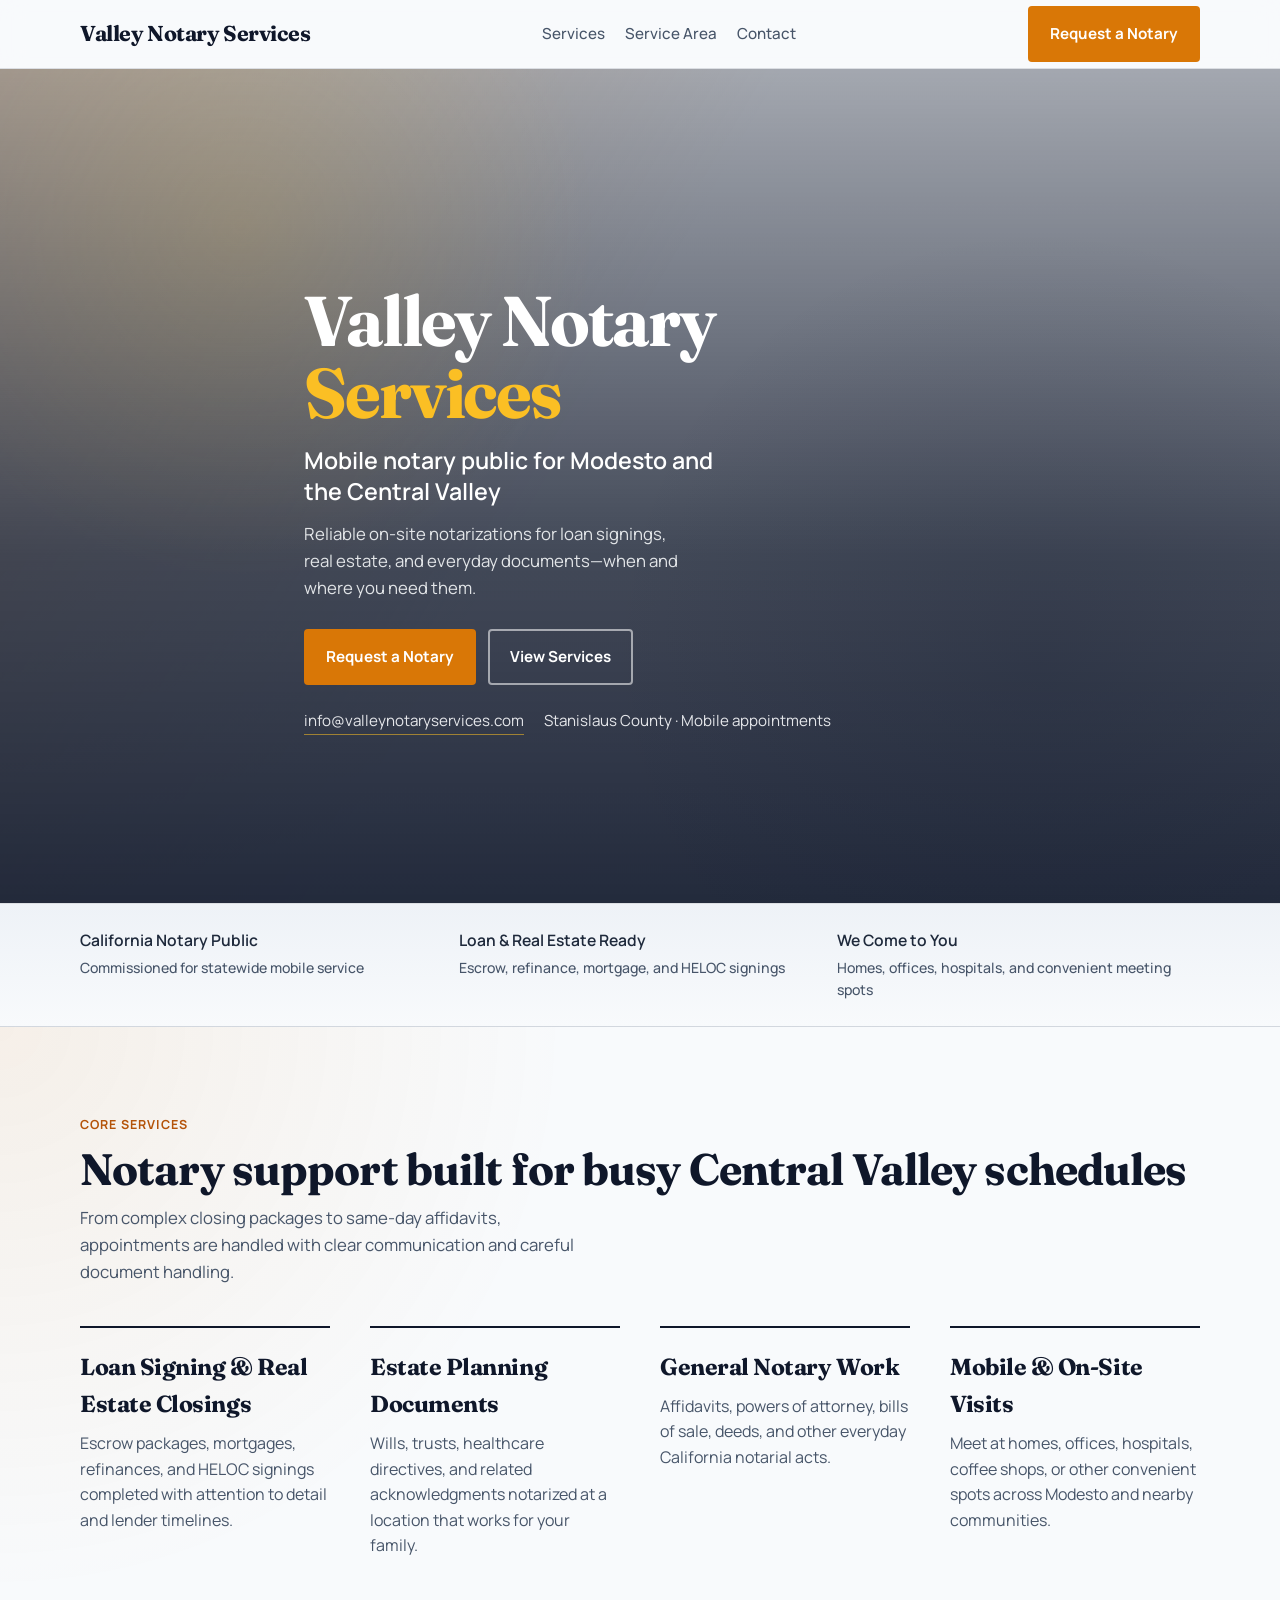
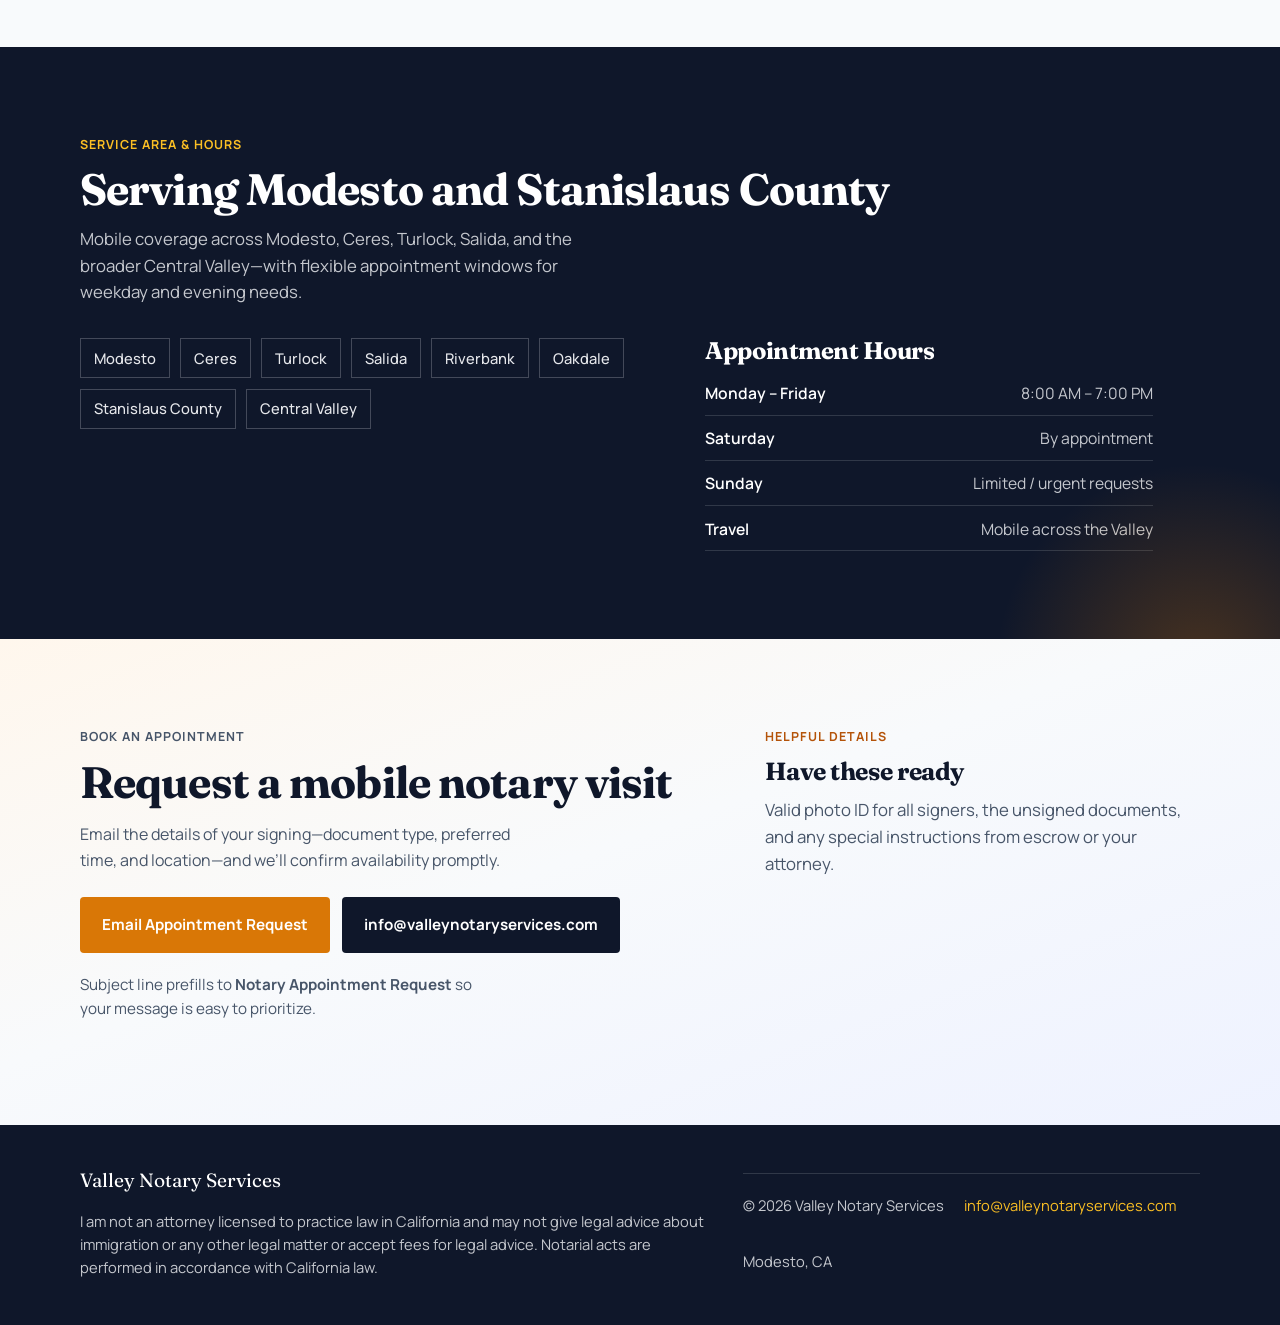
==== index.html @ ab5d6c74 "Initial Valley Notary Services landing page for GitHub Pages. Ship a static Modesto mobile-notary si" ====
<!DOCTYPE html>
<html lang="en">
<head>
  <meta charset="UTF-8" />
  <meta name="viewport" content="width=device-width, initial-scale=1.0" />
  <title>Valley Notary Services | Professional Mobile Notary in Modesto, CA</title>
  <meta name="description" content="Fast, reliable, and professional mobile notary public services in Modesto, CA. Serving loan signings, real estate documents, affidavits, and power of attorney." />
  <meta name="robots" content="index, follow" />
  <link rel="canonical" href="https://valleynotaryservices.com/" />

  <meta property="og:type" content="website" />
  <meta property="og:url" content="https://valleynotaryservices.com/" />
  <meta property="og:title" content="Valley Notary Services | Professional Mobile Notary in Modesto, CA" />
  <meta property="og:description" content="Fast, reliable, and professional mobile notary public services in Modesto, CA. Serving loan signings, real estate documents, affidavits, and power of attorney." />
  <meta property="og:locale" content="en_US" />
  <meta property="og:site_name" content="Valley Notary Services" />

  <meta name="twitter:card" content="summary_large_image" />
  <meta name="twitter:title" content="Valley Notary Services | Professional Mobile Notary in Modesto, CA" />
  <meta name="twitter:description" content="Fast, reliable, and professional mobile notary public services in Modesto, CA. Serving loan signings, real estate documents, affidavits, and power of attorney." />

  <link rel="preconnect" href="https://fonts.googleapis.com" />
  <link rel="preconnect" href="https://fonts.gstatic.com" crossorigin />
  <link href="https://fonts.googleapis.com/css2?family=Fraunces:opsz,wght@9..144,500;9..144,700&family=Manrope:wght@400;500;600;700&display=swap" rel="stylesheet" />

  <style>
    :root {
      --navy: #0f172a;
      --navy-soft: #1e293b;
      --gold: #d97706;
      --gold-deep: #b45309;
      --gold-soft: #fbbf24;
      --slate: #f8fafc;
      --ink: #0f172a;
      --muted: #475569;
      --line: rgba(15, 23, 42, 0.12);
      --white: #ffffff;
      --max: 1120px;
      --radius: 4px;
      --shadow: 0 18px 40px rgba(15, 23, 42, 0.18);
      --font-display: "Fraunces", Georgia, serif;
      --font-body: "Manrope", "Segoe UI", sans-serif;
    }

    *,
    *::before,
    *::after {
      box-sizing: border-box;
    }

    html {
      scroll-behavior: smooth;
    }

    body {
      margin: 0;
      font-family: var(--font-body);
      color: var(--ink);
      background: var(--slate);
      line-height: 1.6;
      -webkit-font-smoothing: antialiased;
    }

    img {
      max-width: 100%;
      display: block;
    }

    a {
      color: inherit;
      text-decoration: none;
    }

    .wrap {
      width: min(100% - 2rem, var(--max));
      margin-inline: auto;
    }

    .site-header {
      position: sticky;
      top: 0;
      z-index: 40;
      backdrop-filter: blur(12px);
      background: rgba(248, 250, 252, 0.86);
      border-bottom: 1px solid var(--line);
    }

    .nav {
      display: flex;
      align-items: center;
      justify-content: space-between;
      gap: 1rem;
      min-height: 4.25rem;
    }

    .brand {
      font-family: var(--font-display);
      font-weight: 700;
      font-size: clamp(1.05rem, 2.2vw, 1.35rem);
      letter-spacing: -0.02em;
      color: var(--navy);
    }

    .nav-links {
      display: none;
      gap: 1.25rem;
      font-size: 0.95rem;
      font-weight: 500;
      color: var(--muted);
    }

    .nav-links a:hover {
      color: var(--navy);
    }

    .btn {
      display: inline-flex;
      align-items: center;
      justify-content: center;
      gap: 0.5rem;
      padding: 0.85rem 1.25rem;
      border-radius: var(--radius);
      font-weight: 700;
      font-size: 0.95rem;
      border: 2px solid transparent;
      transition: transform 180ms ease, background 180ms ease, color 180ms ease, border-color 180ms ease;
      cursor: pointer;
    }

    .btn:hover {
      transform: translateY(-1px);
    }

    .btn-primary {
      background: var(--gold);
      color: var(--white);
    }

    .btn-primary:hover {
      background: var(--gold-deep);
    }

    .btn-secondary {
      background: transparent;
      color: var(--white);
      border-color: rgba(255, 255, 255, 0.55);
    }

    .btn-secondary:hover {
      background: rgba(255, 255, 255, 0.1);
      border-color: var(--white);
    }

    .btn-dark {
      background: var(--navy);
      color: var(--white);
    }

    .btn-dark:hover {
      background: var(--navy-soft);
    }

    .hero {
      position: relative;
      min-height: min(92vh, 820px);
      display: grid;
      align-items: end;
      color: var(--white);
      overflow: hidden;
      isolation: isolate;
    }

    .hero-media {
      position: absolute;
      inset: 0;
      z-index: -2;
      background:
        linear-gradient(180deg, rgba(15, 23, 42, 0.35) 0%, rgba(15, 23, 42, 0.78) 58%, rgba(15, 23, 42, 0.92) 100%),
        linear-gradient(120deg, rgba(217, 119, 6, 0.22), transparent 45%),
        url("https://images.unsplash.com/photo-1450101499163-c8848c66ca85?auto=format&fit=crop&w=2000&q=80") center / cover no-repeat;
      transform: scale(1.04);
      animation: heroDrift 18s ease-in-out infinite alternate;
    }

    .hero-media::after {
      content: "";
      position: absolute;
      inset: 0;
      background-image:
        radial-gradient(circle at 20% 20%, rgba(251, 191, 36, 0.12), transparent 28%),
        radial-gradient(circle at 80% 70%, rgba(15, 23, 42, 0.2), transparent 35%);
      pointer-events: none;
    }

    .hero-content {
      padding: clamp(5rem, 12vw, 8rem) 0 clamp(3rem, 8vw, 5rem);
      max-width: 42rem;
      animation: riseIn 700ms ease both;
    }

    .hero-brand {
      font-family: var(--font-display);
      font-size: clamp(2.4rem, 7vw, 4.4rem);
      line-height: 1.02;
      letter-spacing: -0.03em;
      margin: 0 0 1rem;
      font-weight: 700;
    }

    .hero-brand span {
      display: block;
      color: var(--gold-soft);
    }

    .hero h1 {
      margin: 0 0 0.85rem;
      font-family: var(--font-body);
      font-size: clamp(1.15rem, 2.6vw, 1.45rem);
      font-weight: 600;
      line-height: 1.35;
      max-width: 28ch;
    }

    .hero-lead {
      margin: 0 0 1.75rem;
      color: rgba(248, 250, 252, 0.88);
      font-size: 1.05rem;
      max-width: 38ch;
    }

    .hero-actions {
      display: flex;
      flex-wrap: wrap;
      gap: 0.75rem;
      margin-bottom: 1.5rem;
    }

    .hero-contact {
      display: flex;
      flex-wrap: wrap;
      gap: 0.75rem 1.25rem;
      font-size: 0.95rem;
      color: rgba(248, 250, 252, 0.9);
    }

    .hero-contact a {
      border-bottom: 1px solid rgba(251, 191, 36, 0.55);
      padding-bottom: 1px;
    }

    .hero-contact a:hover {
      color: var(--gold-soft);
    }

    section {
      padding: clamp(3.5rem, 8vw, 5.5rem) 0;
    }

    .section-kicker {
      color: var(--gold-deep);
      font-weight: 700;
      letter-spacing: 0.08em;
      text-transform: uppercase;
      font-size: 0.78rem;
      margin: 0 0 0.65rem;
    }

    .section-title {
      font-family: var(--font-display);
      font-size: clamp(1.9rem, 4vw, 2.75rem);
      line-height: 1.1;
      letter-spacing: -0.02em;
      margin: 0 0 0.75rem;
      color: var(--navy);
    }

    .section-lead {
      margin: 0;
      color: var(--muted);
      max-width: 52ch;
      font-size: 1.05rem;
    }

    .trust {
      background:
        linear-gradient(180deg, #eef2f7 0%, var(--slate) 100%);
      border-block: 1px solid var(--line);
      padding: 1.5rem 0;
    }

    .trust-row {
      display: grid;
      gap: 1rem;
      grid-template-columns: 1fr;
    }

    .trust-item {
      font-weight: 600;
      color: var(--navy-soft);
      font-size: 0.98rem;
    }

    .trust-item span {
      display: block;
      color: var(--muted);
      font-weight: 500;
      font-size: 0.88rem;
      margin-top: 0.2rem;
    }

    .services {
      background:
        radial-gradient(circle at top left, rgba(217, 119, 6, 0.08), transparent 40%),
        var(--slate);
    }

    .services-head {
      margin-bottom: 2.5rem;
    }

    .service-grid {
      display: grid;
      gap: 1.5rem;
      grid-template-columns: 1fr;
    }

    .service {
      padding: 0;
      border-top: 2px solid var(--navy);
      padding-top: 1.25rem;
      animation: fadeUp 700ms ease both;
    }

    .service:nth-child(2) { animation-delay: 80ms; }
    .service:nth-child(3) { animation-delay: 160ms; }
    .service:nth-child(4) { animation-delay: 240ms; }

    .service h3 {
      margin: 0 0 0.55rem;
      font-family: var(--font-display);
      font-size: 1.45rem;
      color: var(--navy);
      letter-spacing: -0.02em;
    }

    .service p {
      margin: 0;
      color: var(--muted);
    }

    .area {
      background: var(--navy);
      color: var(--white);
      position: relative;
      overflow: hidden;
    }

    .area::before {
      content: "";
      position: absolute;
      inset: auto -10% -40% auto;
      width: 420px;
      height: 420px;
      background: radial-gradient(circle, rgba(217, 119, 6, 0.28), transparent 68%);
      pointer-events: none;
    }

    .area .section-title,
    .area .section-kicker {
      color: var(--white);
    }

    .area .section-kicker {
      color: var(--gold-soft);
    }

    .area .section-lead {
      color: rgba(248, 250, 252, 0.78);
    }

    .area-grid {
      display: grid;
      gap: 2rem;
      margin-top: 2rem;
    }

    .city-list {
      display: flex;
      flex-wrap: wrap;
      gap: 0.65rem;
      padding: 0;
      margin: 0;
      list-style: none;
    }

    .city-list li {
      padding: 0.45rem 0.8rem;
      border: 1px solid rgba(248, 250, 252, 0.22);
      color: rgba(248, 250, 252, 0.92);
      font-size: 0.92rem;
      font-weight: 500;
    }

    .hours {
      max-width: 28rem;
    }

    .hours dl {
      margin: 1rem 0 0;
      display: grid;
      gap: 0.65rem;
    }

    .hours div {
      display: flex;
      justify-content: space-between;
      gap: 1rem;
      border-bottom: 1px solid rgba(248, 250, 252, 0.14);
      padding-bottom: 0.55rem;
      font-size: 0.98rem;
    }

    .hours dt {
      font-weight: 600;
    }

    .hours dd {
      margin: 0;
      color: rgba(248, 250, 252, 0.78);
    }

    .contact {
      background:
        linear-gradient(160deg, #fff7ed 0%, var(--slate) 45%, #eef2ff 100%);
    }

    .contact-panel {
      display: grid;
      gap: 2rem;
      align-items: start;
    }

    .contact-copy p {
      color: var(--muted);
      max-width: 46ch;
    }

    .contact-actions {
      display: flex;
      flex-wrap: wrap;
      gap: 0.75rem;
      margin-top: 1.5rem;
    }

    .contact-note {
      margin-top: 1.25rem;
      color: var(--muted);
      font-size: 0.95rem;
    }

    .site-footer {
      background: var(--navy);
      color: rgba(248, 250, 252, 0.78);
      padding: 2.5rem 0 2rem;
      font-size: 0.92rem;
    }

    .footer-grid {
      display: grid;
      gap: 1.5rem;
    }

    .footer-brand {
      font-family: var(--font-display);
      color: var(--white);
      font-size: 1.2rem;
      margin: 0 0 0.35rem;
    }

    .footer-disclaimer {
      max-width: 70ch;
      line-height: 1.55;
    }

    .footer-meta {
      display: flex;
      flex-wrap: wrap;
      gap: 0.75rem 1.25rem;
      border-top: 1px solid rgba(248, 250, 252, 0.14);
      padding-top: 1.25rem;
      margin-top: 0.5rem;
    }

    .footer-meta a {
      color: var(--gold-soft);
    }

    @keyframes heroDrift {
      from { transform: scale(1.02) translateY(0); }
      to { transform: scale(1.08) translateY(-1.5%); }
    }

    @keyframes riseIn {
      from { opacity: 0; transform: translateY(18px); }
      to { opacity: 1; transform: translateY(0); }
    }

    @keyframes fadeUp {
      from { opacity: 0; transform: translateY(12px); }
      to { opacity: 1; transform: translateY(0); }
    }

    @media (prefers-reduced-motion: reduce) {
      html { scroll-behavior: auto; }
      .hero-media,
      .hero-content,
      .service {
        animation: none !important;
      }
    }

    @media (min-width: 720px) {
      .nav-links { display: flex; }
      .trust-row { grid-template-columns: repeat(3, 1fr); }
      .service-grid { grid-template-columns: repeat(2, 1fr); gap: 2rem 2.5rem; }
      .area-grid { grid-template-columns: 1.2fr 1fr; align-items: start; }
      .contact-panel { grid-template-columns: 1.2fr 0.8fr; }
      .footer-grid { grid-template-columns: 1.4fr 1fr; }
    }

    @media (min-width: 980px) {
      .service-grid { grid-template-columns: repeat(4, 1fr); }
    }
  </style>
</head>
<body>
  <header class="site-header">
    <div class="wrap nav">
      <a class="brand" href="#top" aria-label="Valley Notary Services home">Valley Notary Services</a>
      <nav class="nav-links" aria-label="Primary">
        <a href="#services">Services</a>
        <a href="#area">Service Area</a>
        <a href="#contact">Contact</a>
      </nav>
      <a class="btn btn-primary" href="mailto:info@valleynotaryservices.com?subject=Notary%20Appointment%20Request">Request a Notary</a>
    </div>
  </header>

  <main id="top">
    <section class="hero" aria-label="Hero">
      <div class="hero-media" role="img" aria-label="Professional documents prepared for notarization"></div>
      <div class="wrap hero-content">
        <p class="hero-brand">Valley Notary <span>Services</span></p>
        <h1>Mobile notary public for Modesto and the Central Valley</h1>
        <p class="hero-lead">Reliable on-site notarizations for loan signings, real estate, and everyday documents—when and where you need them.</p>
        <div class="hero-actions">
          <a class="btn btn-primary" href="mailto:info@valleynotaryservices.com?subject=Notary%20Appointment%20Request">Request a Notary</a>
          <a class="btn btn-secondary" href="#services">View Services</a>
        </div>
        <div class="hero-contact">
          <a href="mailto:info@valleynotaryservices.com">info@valleynotaryservices.com</a>
          <span>Stanislaus County · Mobile appointments</span>
        </div>
      </div>
    </section>

    <div class="trust">
      <div class="wrap trust-row">
        <div class="trust-item">California Notary Public<span>Commissioned for statewide mobile service</span></div>
        <div class="trust-item">Loan &amp; Real Estate Ready<span>Escrow, refinance, mortgage, and HELOC signings</span></div>
        <div class="trust-item">We Come to You<span>Homes, offices, hospitals, and convenient meeting spots</span></div>
      </div>
    </div>

    <section class="services" id="services">
      <div class="wrap">
        <div class="services-head">
          <p class="section-kicker">Core Services</p>
          <h2 class="section-title">Notary support built for busy Central Valley schedules</h2>
          <p class="section-lead">From complex closing packages to same-day affidavits, appointments are handled with clear communication and careful document handling.</p>
        </div>
        <div class="service-grid">
          <article class="service">
            <h3>Loan Signing &amp; Real Estate Closings</h3>
            <p>Escrow packages, mortgages, refinances, and HELOC signings completed with attention to detail and lender timelines.</p>
          </article>
          <article class="service">
            <h3>Estate Planning Documents</h3>
            <p>Wills, trusts, healthcare directives, and related acknowledgments notarized at a location that works for your family.</p>
          </article>
          <article class="service">
            <h3>General Notary Work</h3>
            <p>Affidavits, powers of attorney, bills of sale, deeds, and other everyday California notarial acts.</p>
          </article>
          <article class="service">
            <h3>Mobile &amp; On-Site Visits</h3>
            <p>Meet at homes, offices, hospitals, coffee shops, or other convenient spots across Modesto and nearby communities.</p>
          </article>
        </div>
      </div>
    </section>

    <section class="area" id="area">
      <div class="wrap">
        <p class="section-kicker">Service Area &amp; Hours</p>
        <h2 class="section-title">Serving Modesto and Stanislaus County</h2>
        <p class="section-lead">Mobile coverage across Modesto, Ceres, Turlock, Salida, and the broader Central Valley—with flexible appointment windows for weekday and evening needs.</p>
        <div class="area-grid">
          <div>
            <ul class="city-list" aria-label="Primary service cities">
              <li>Modesto</li>
              <li>Ceres</li>
              <li>Turlock</li>
              <li>Salida</li>
              <li>Riverbank</li>
              <li>Oakdale</li>
              <li>Stanislaus County</li>
              <li>Central Valley</li>
            </ul>
          </div>
          <div class="hours">
            <h3 class="section-title" style="font-size:1.5rem;margin-bottom:0.25rem;">Appointment Hours</h3>
            <dl>
              <div>
                <dt>Monday – Friday</dt>
                <dd>8:00 AM – 7:00 PM</dd>
              </div>
              <div>
                <dt>Saturday</dt>
                <dd>By appointment</dd>
              </div>
              <div>
                <dt>Sunday</dt>
                <dd>Limited / urgent requests</dd>
              </div>
              <div>
                <dt>Travel</dt>
                <dd>Mobile across the Valley</dd>
              </div>
            </dl>
          </div>
        </div>
      </div>
    </section>

    <section class="contact" id="contact">
      <div class="wrap contact-panel">
        <div class="contact-copy">
          <p class="section-kicker">Book an Appointment</p>
          <h2 class="section-title">Request a mobile notary visit</h2>
          <p>Email the details of your signing—document type, preferred time, and location—and we’ll confirm availability promptly.</p>
          <div class="contact-actions">
            <a class="btn btn-primary" href="mailto:info@valleynotaryservices.com?subject=Notary%20Appointment%20Request&body=Name%3A%0APhone%3A%0APreferred%20date%20%2F%20time%3A%0ALocation%3A%0ADocument%20type%3A%0A">Email Appointment Request</a>
            <a class="btn btn-dark" href="mailto:info@valleynotaryservices.com">info@valleynotaryservices.com</a>
          </div>
          <p class="contact-note">Subject line prefills to <strong>Notary Appointment Request</strong> so your message is easy to prioritize.</p>
        </div>
        <aside aria-label="What to include">
          <p class="section-kicker">Helpful details</p>
          <h3 class="section-title" style="font-size:1.55rem;">Have these ready</h3>
          <p class="section-lead">Valid photo ID for all signers, the unsigned documents, and any special instructions from escrow or your attorney.</p>
        </aside>
      </div>
    </section>
  </main>

  <footer class="site-footer">
    <div class="wrap footer-grid">
      <div>
        <p class="footer-brand">Valley Notary Services</p>
        <p class="footer-disclaimer">
          I am not an attorney licensed to practice law in California and may not give legal advice about immigration or any other legal matter or accept fees for legal advice. Notarial acts are performed in accordance with California law.
        </p>
      </div>
      <div class="footer-meta">
        <span>&copy; <span id="year">2026</span> Valley Notary Services</span>
        <a href="mailto:info@valleynotaryservices.com">info@valleynotaryservices.com</a>
        <span>Modesto, CA</span>
      </div>
    </div>
  </footer>

  <script>
    document.getElementById("year").textContent = String(new Date().getFullYear());
  </script>
</body>
</html>
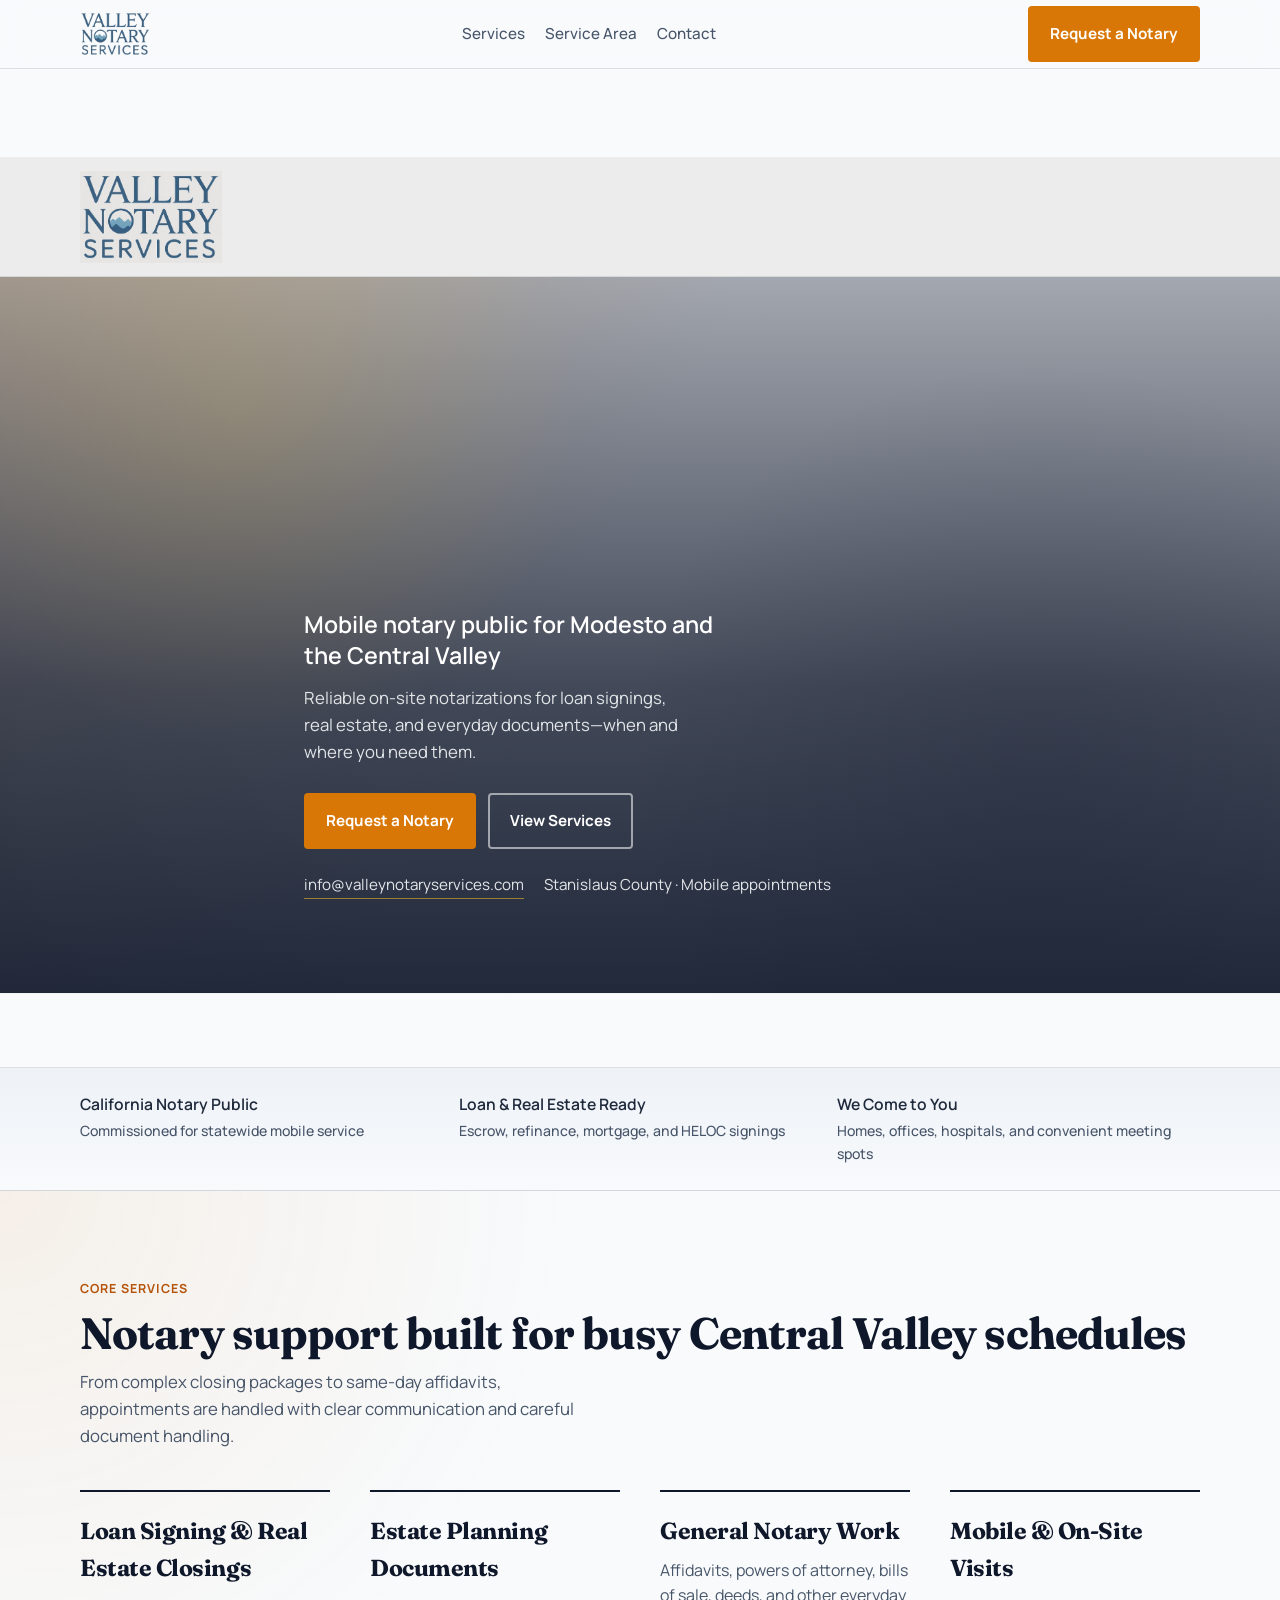
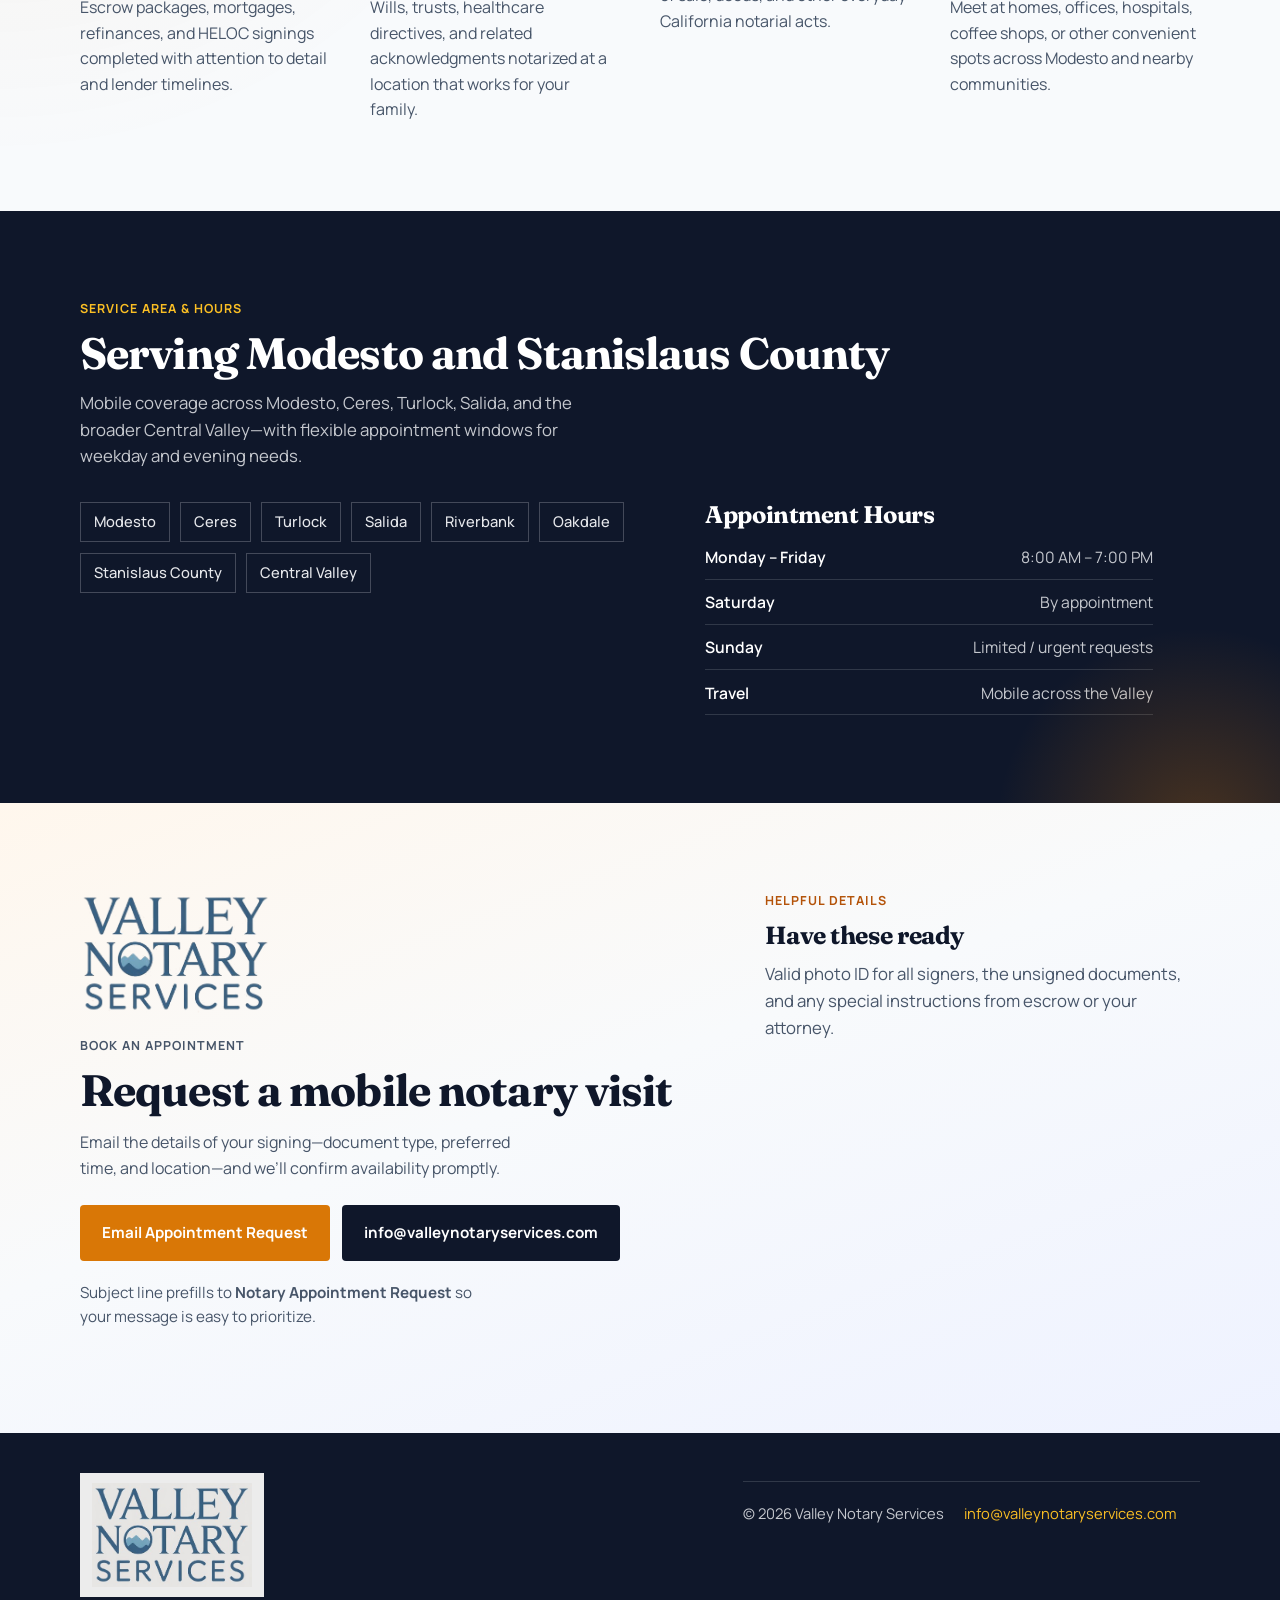
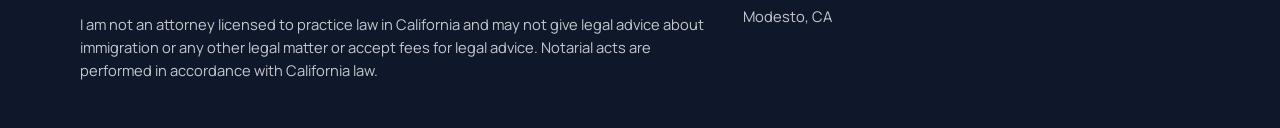
==== commit a52ef24f: "Distribute Valley Notary logo across the live site. Add transparent and light-plate logo assets, pla" ====
--- a/index.html
+++ b/index.html
@@ -7,17 +7,24 @@
   <meta name="description" content="Fast, reliable, and professional mobile notary public services in Modesto, CA. Serving loan signings, real estate documents, affidavits, and power of attorney." />
   <meta name="robots" content="index, follow" />
   <link rel="canonical" href="https://valleynotaryservices.com/" />
+  <link rel="icon" href="/favicon.svg" type="image/svg+xml" />
+  <link rel="icon" href="/images/favicon-32.png" type="image/png" sizes="32x32" />
+  <link rel="apple-touch-icon" href="/images/apple-touch-icon.png" />
 
   <meta property="og:type" content="website" />
   <meta property="og:url" content="https://valleynotaryservices.com/" />
   <meta property="og:title" content="Valley Notary Services | Professional Mobile Notary in Modesto, CA" />
   <meta property="og:description" content="Fast, reliable, and professional mobile notary public services in Modesto, CA. Serving loan signings, real estate documents, affidavits, and power of attorney." />
+  <meta property="og:image" content="https://valleynotaryservices.com/og-image.png" />
+  <meta property="og:image:width" content="1200" />
+  <meta property="og:image:height" content="630" />
   <meta property="og:locale" content="en_US" />
   <meta property="og:site_name" content="Valley Notary Services" />
 
   <meta name="twitter:card" content="summary_large_image" />
   <meta name="twitter:title" content="Valley Notary Services | Professional Mobile Notary in Modesto, CA" />
   <meta name="twitter:description" content="Fast, reliable, and professional mobile notary public services in Modesto, CA. Serving loan signings, real estate documents, affidavits, and power of attorney." />
+  <meta name="twitter:image" content="https://valleynotaryservices.com/og-image.png" />
 
   <link rel="preconnect" href="https://fonts.googleapis.com" />
   <link rel="preconnect" href="https://fonts.gstatic.com" crossorigin />
@@ -94,11 +101,15 @@
     }
 
     .brand {
-      font-family: var(--font-display);
-      font-weight: 700;
-      font-size: clamp(1.05rem, 2.2vw, 1.35rem);
-      letter-spacing: -0.02em;
-      color: var(--navy);
+      display: inline-flex;
+      align-items: center;
+      flex-shrink: 0;
+      line-height: 0;
+    }
+
+    .brand img {
+      height: clamp(2.35rem, 5.5vw, 2.85rem);
+      width: auto;
     }
 
     .nav-links {
@@ -164,10 +175,36 @@
       position: relative;
       min-height: min(92vh, 820px);
       display: grid;
-      align-items: end;
+      grid-template-rows: auto 1fr;
       color: var(--white);
       overflow: hidden;
       isolation: isolate;
+    }
+
+    .hero-masthead {
+      position: relative;
+      z-index: 1;
+      background: #ececec;
+      border-bottom: 1px solid rgba(15, 23, 42, 0.1);
+      padding: 0.85rem 0;
+    }
+
+    .hero-masthead .wrap {
+      display: flex;
+      align-items: center;
+    }
+
+    .hero-masthead img {
+      height: clamp(3.75rem, 11vw, 5.75rem);
+      width: auto;
+      max-width: min(18rem, 72vw);
+    }
+
+    .hero-stage {
+      position: relative;
+      display: grid;
+      align-items: end;
+      min-height: min(78vh, 720px);
     }
 
     .hero-media {
@@ -193,23 +230,9 @@
     }
 
     .hero-content {
-      padding: clamp(5rem, 12vw, 8rem) 0 clamp(3rem, 8vw, 5rem);
+      padding: clamp(4rem, 10vw, 7rem) 0 clamp(3rem, 8vw, 5rem);
       max-width: 42rem;
       animation: riseIn 700ms ease both;
-    }
-
-    .hero-brand {
-      font-family: var(--font-display);
-      font-size: clamp(2.4rem, 7vw, 4.4rem);
-      line-height: 1.02;
-      letter-spacing: -0.03em;
-      margin: 0 0 1rem;
-      font-weight: 700;
-    }
-
-    .hero-brand span {
-      display: block;
-      color: var(--gold-soft);
     }
 
     .hero h1 {
@@ -471,10 +494,29 @@
     }
 
     .footer-brand {
-      font-family: var(--font-display);
-      color: var(--white);
-      font-size: 1.2rem;
-      margin: 0 0 0.35rem;
+      display: block;
+      width: min(11.5rem, 70vw);
+      margin: 0 0 1rem;
+      padding: 0.65rem 0.75rem;
+      background: #ececec;
+      line-height: 0;
+    }
+
+    .footer-brand img {
+      width: 100%;
+      height: auto;
+    }
+
+    .contact-logo {
+      display: block;
+      width: min(12rem, 55vw);
+      margin: 0 0 1.25rem;
+      line-height: 0;
+    }
+
+    .contact-logo img {
+      width: 100%;
+      height: auto;
     }
 
     .footer-disclaimer {
@@ -519,6 +561,16 @@
       }
     }
 
+    @media (max-width: 419px) {
+      .nav { gap: 0.65rem; }
+      .brand img { height: 2.15rem; }
+      .site-header .btn-primary {
+        padding: 0.7rem 0.9rem;
+        font-size: 0.85rem;
+        white-space: nowrap;
+      }
+    }
+
     @media (min-width: 720px) {
       .nav-links { display: flex; }
       .trust-row { grid-template-columns: repeat(3, 1fr); }
@@ -536,7 +588,9 @@
 <body>
   <header class="site-header">
     <div class="wrap nav">
-      <a class="brand" href="#top" aria-label="Valley Notary Services home">Valley Notary Services</a>
+      <a class="brand" href="#top">
+        <img src="/images/logo.png" alt="Valley Notary Services" width="413" height="267" decoding="async" />
+      </a>
       <nav class="nav-links" aria-label="Primary">
         <a href="#services">Services</a>
         <a href="#area">Service Area</a>
@@ -548,18 +602,24 @@
 
   <main id="top">
     <section class="hero" aria-label="Hero">
-      <div class="hero-media" role="img" aria-label="Professional documents prepared for notarization"></div>
-      <div class="wrap hero-content">
-        <p class="hero-brand">Valley Notary <span>Services</span></p>
-        <h1>Mobile notary public for Modesto and the Central Valley</h1>
-        <p class="hero-lead">Reliable on-site notarizations for loan signings, real estate, and everyday documents—when and where you need them.</p>
-        <div class="hero-actions">
-          <a class="btn btn-primary" href="mailto:info@valleynotaryservices.com?subject=Notary%20Appointment%20Request">Request a Notary</a>
-          <a class="btn btn-secondary" href="#services">View Services</a>
+      <div class="hero-masthead">
+        <div class="wrap">
+          <img src="/images/logo-light.png" alt="Valley Notary Services" width="413" height="267" decoding="async" fetchpriority="high" />
         </div>
-        <div class="hero-contact">
-          <a href="mailto:info@valleynotaryservices.com">info@valleynotaryservices.com</a>
-          <span>Stanislaus County · Mobile appointments</span>
+      </div>
+      <div class="hero-stage">
+        <div class="hero-media" role="img" aria-label="Professional documents prepared for notarization"></div>
+        <div class="wrap hero-content">
+          <h1>Mobile notary public for Modesto and the Central Valley</h1>
+          <p class="hero-lead">Reliable on-site notarizations for loan signings, real estate, and everyday documents—when and where you need them.</p>
+          <div class="hero-actions">
+            <a class="btn btn-primary" href="mailto:info@valleynotaryservices.com?subject=Notary%20Appointment%20Request">Request a Notary</a>
+            <a class="btn btn-secondary" href="#services">View Services</a>
+          </div>
+          <div class="hero-contact">
+            <a href="mailto:info@valleynotaryservices.com">info@valleynotaryservices.com</a>
+            <span>Stanislaus County · Mobile appointments</span>
+          </div>
         </div>
       </div>
     </section>
@@ -646,6 +706,9 @@
     <section class="contact" id="contact">
       <div class="wrap contact-panel">
         <div class="contact-copy">
+          <div class="contact-logo">
+            <img src="/images/logo.png" alt="Valley Notary Services" width="413" height="267" loading="lazy" decoding="async" />
+          </div>
           <p class="section-kicker">Book an Appointment</p>
           <h2 class="section-title">Request a mobile notary visit</h2>
           <p>Email the details of your signing—document type, preferred time, and location—and we’ll confirm availability promptly.</p>
@@ -667,7 +730,9 @@
   <footer class="site-footer">
     <div class="wrap footer-grid">
       <div>
-        <p class="footer-brand">Valley Notary Services</p>
+        <div class="footer-brand">
+          <img src="/images/logo-light.png" alt="Valley Notary Services" width="413" height="267" loading="lazy" decoding="async" />
+        </div>
         <p class="footer-disclaimer">
           I am not an attorney licensed to practice law in California and may not give legal advice about immigration or any other legal matter or accept fees for legal advice. Notarial acts are performed in accordance with California law.
         </p>
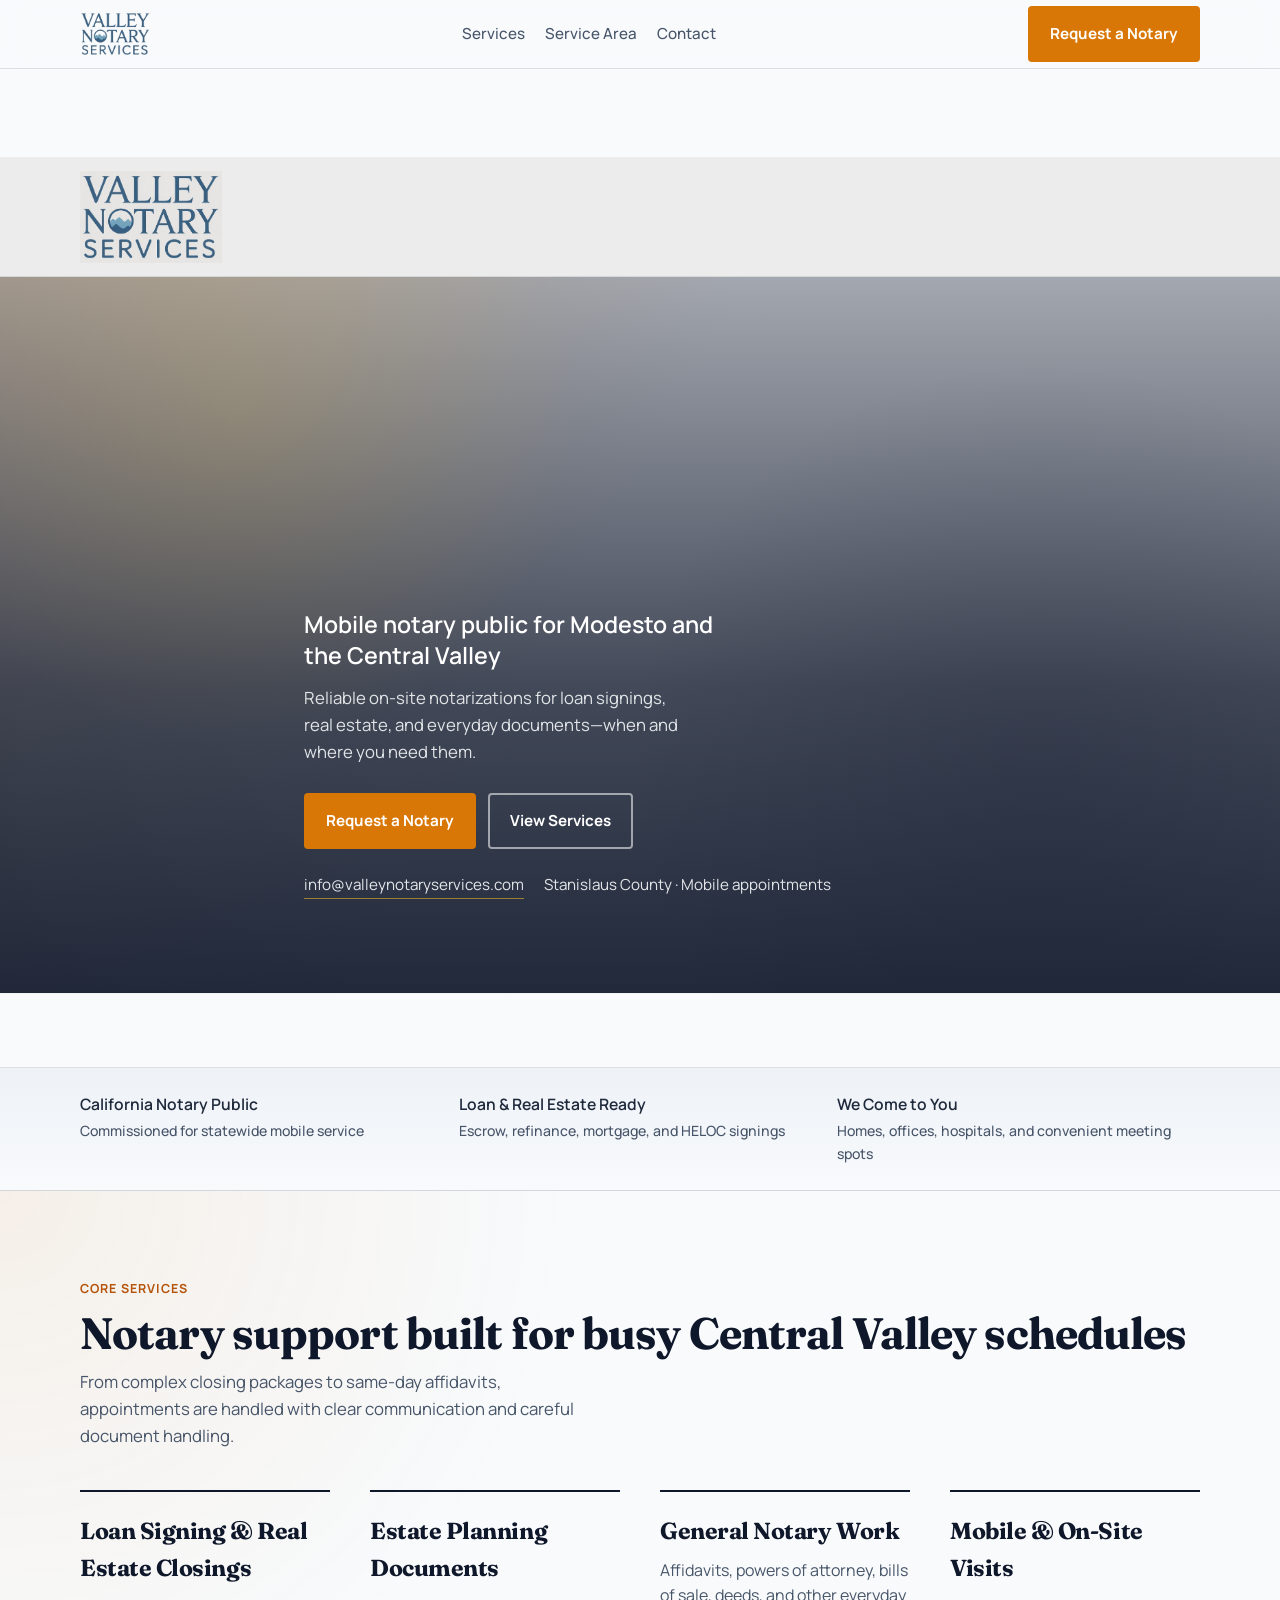
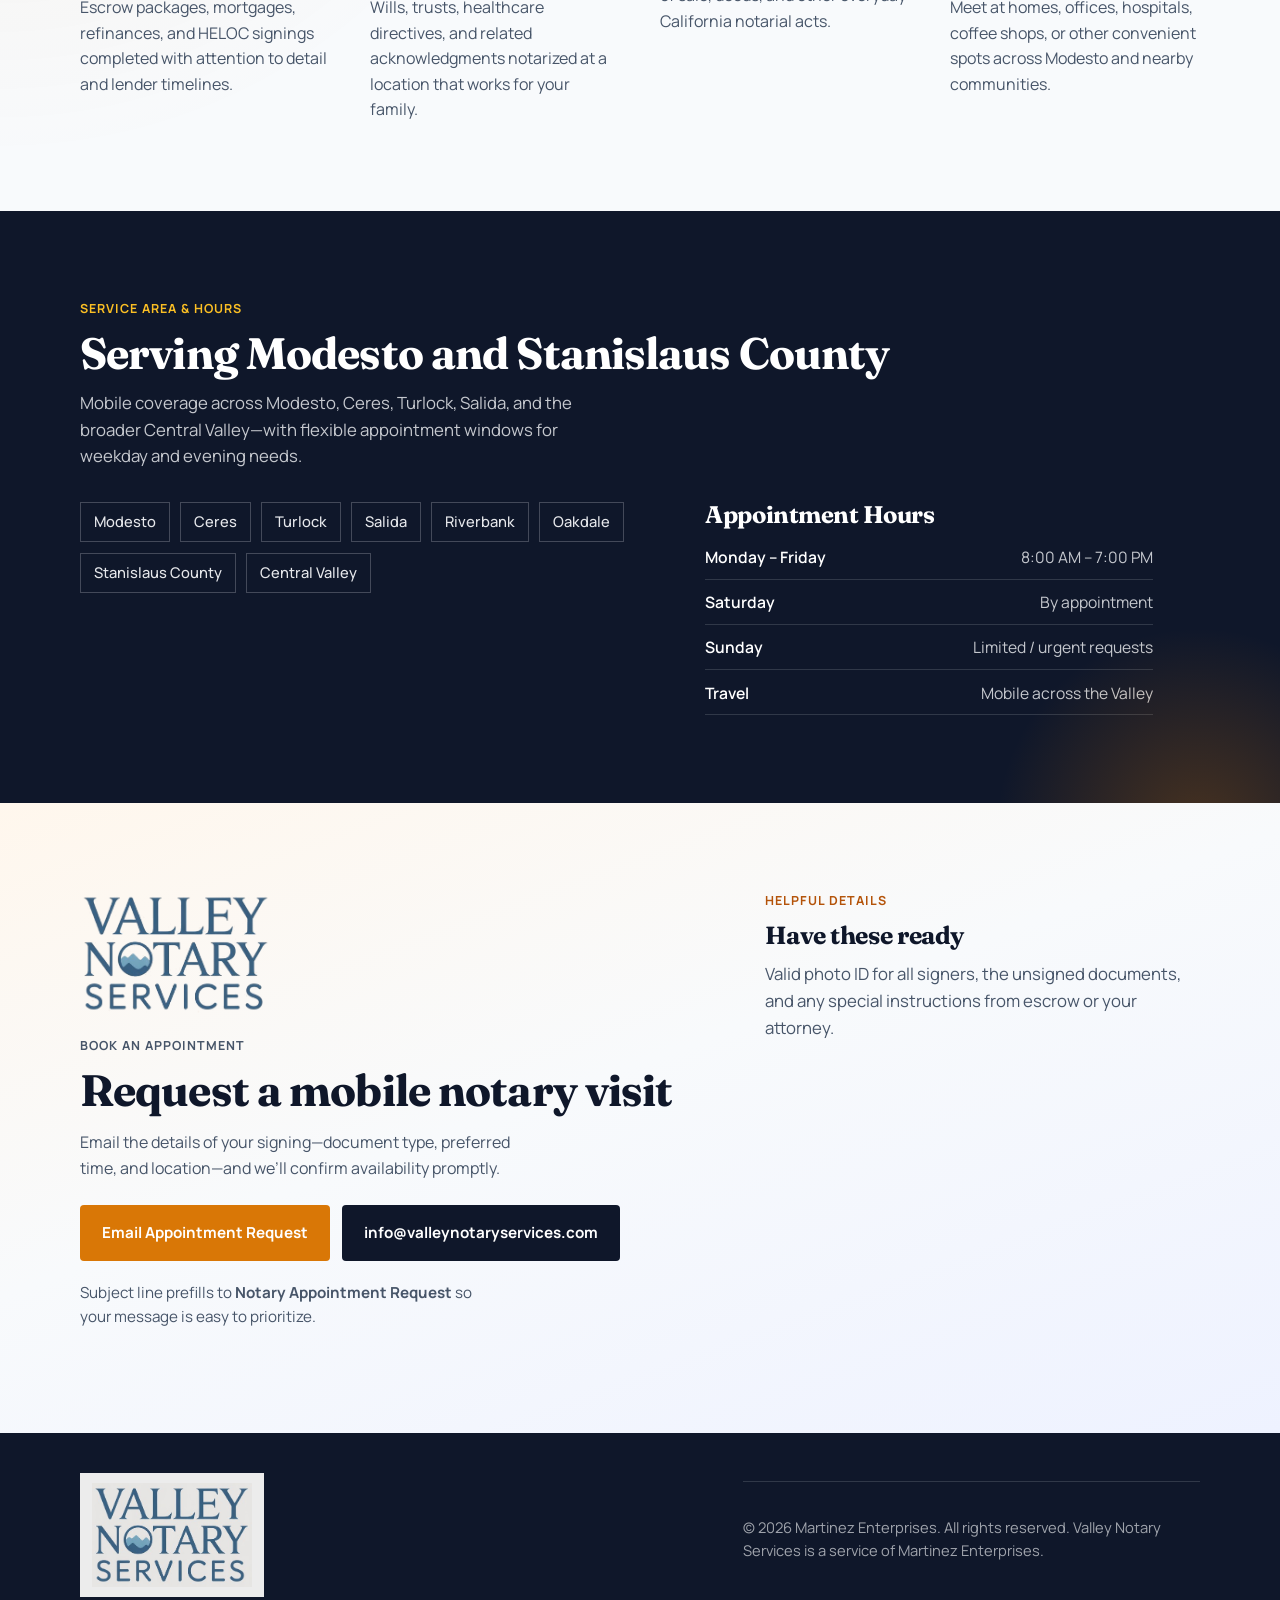
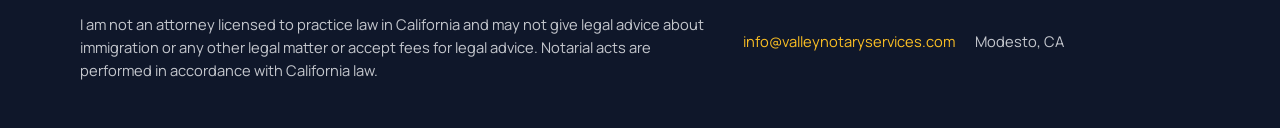
==== commit 131fb1da: "Add Martinez Enterprises copyright attribution to site footers. Co-authored-by: Cursor <cursoragent@" ====
--- a/index.html
+++ b/index.html
@@ -531,6 +531,12 @@
       border-top: 1px solid rgba(248, 250, 252, 0.14);
       padding-top: 1.25rem;
       margin-top: 0.5rem;
+    }
+
+    .footer-copy {
+      flex: 1 1 100%;
+      color: rgba(248, 250, 252, 0.62);
+      line-height: 1.5;
     }
 
     .footer-meta a {
@@ -738,7 +744,7 @@
         </p>
       </div>
       <div class="footer-meta">
-        <span>&copy; <span id="year">2026</span> Valley Notary Services</span>
+        <p class="footer-copy">&copy; <span id="year">2026</span> Martinez Enterprises. All rights reserved. Valley Notary Services is a service of Martinez Enterprises.</p>
         <a href="mailto:info@valleynotaryservices.com">info@valleynotaryservices.com</a>
         <span>Modesto, CA</span>
       </div>
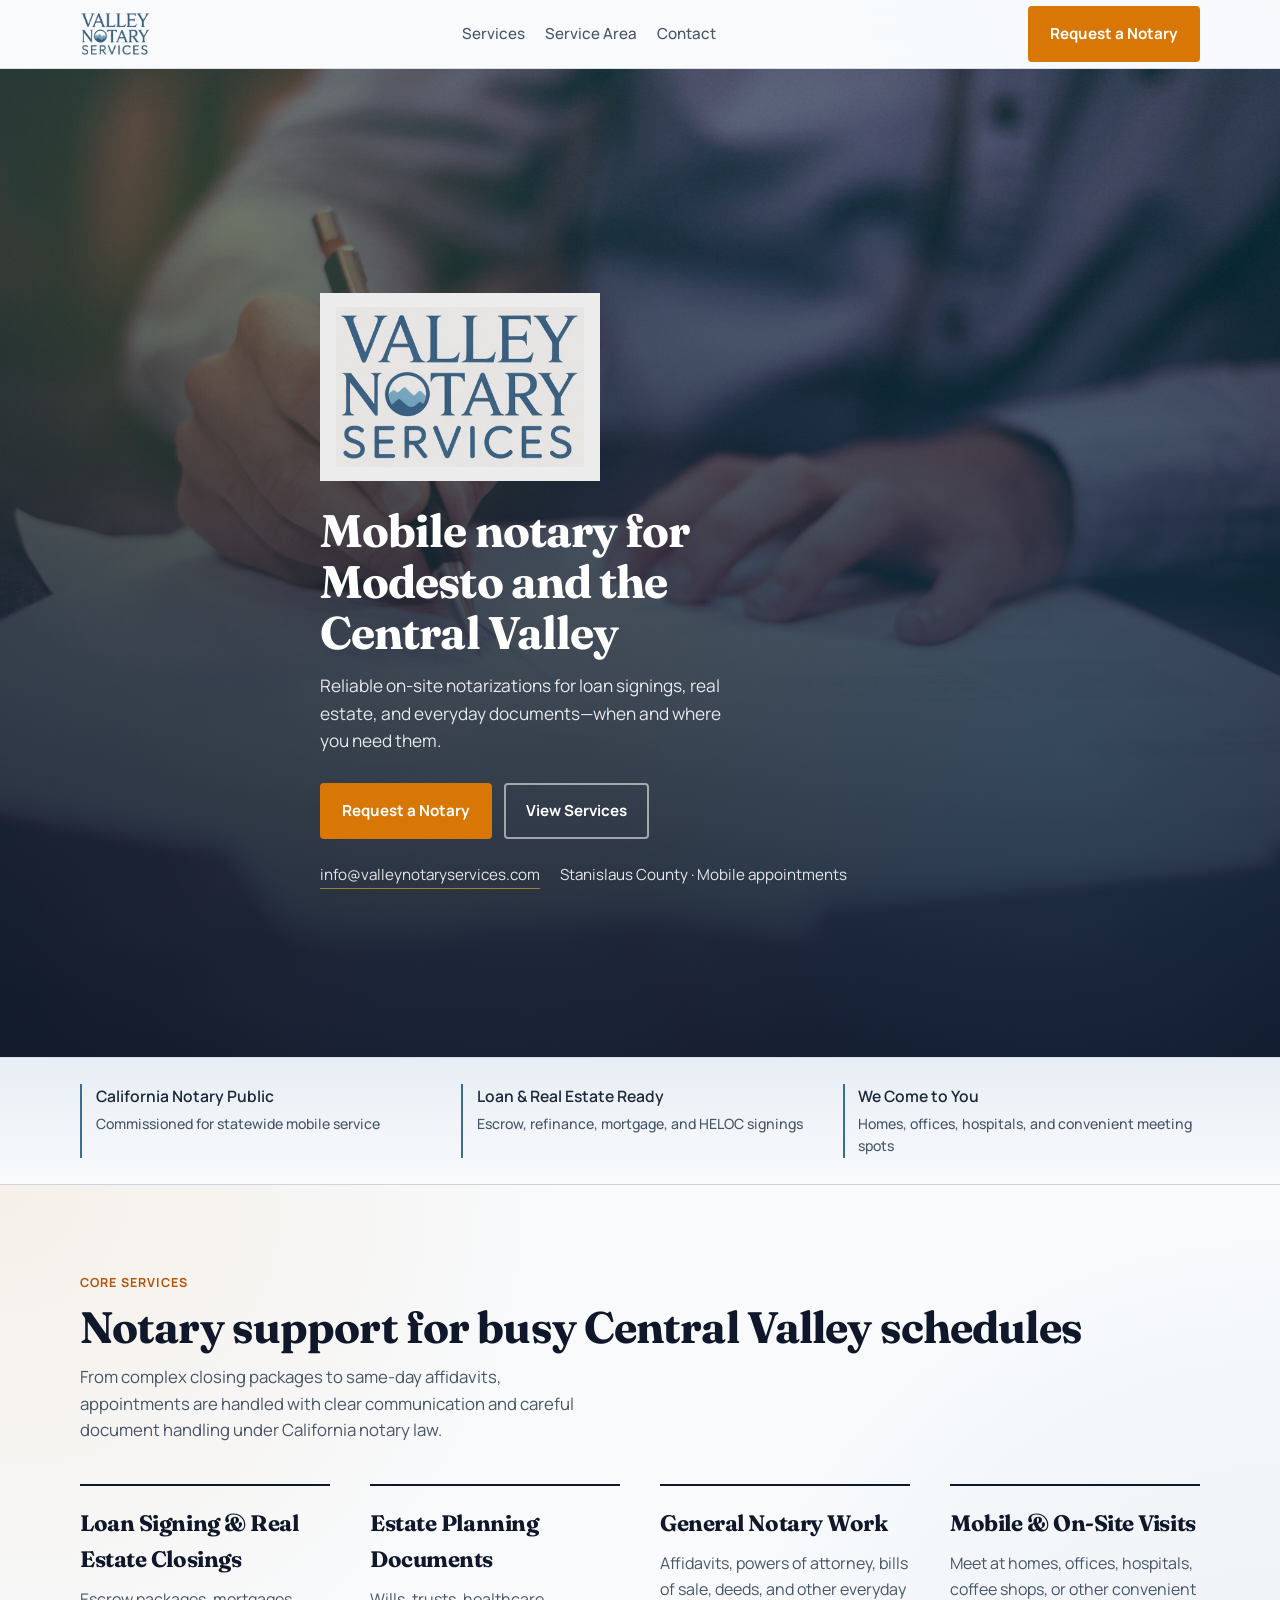
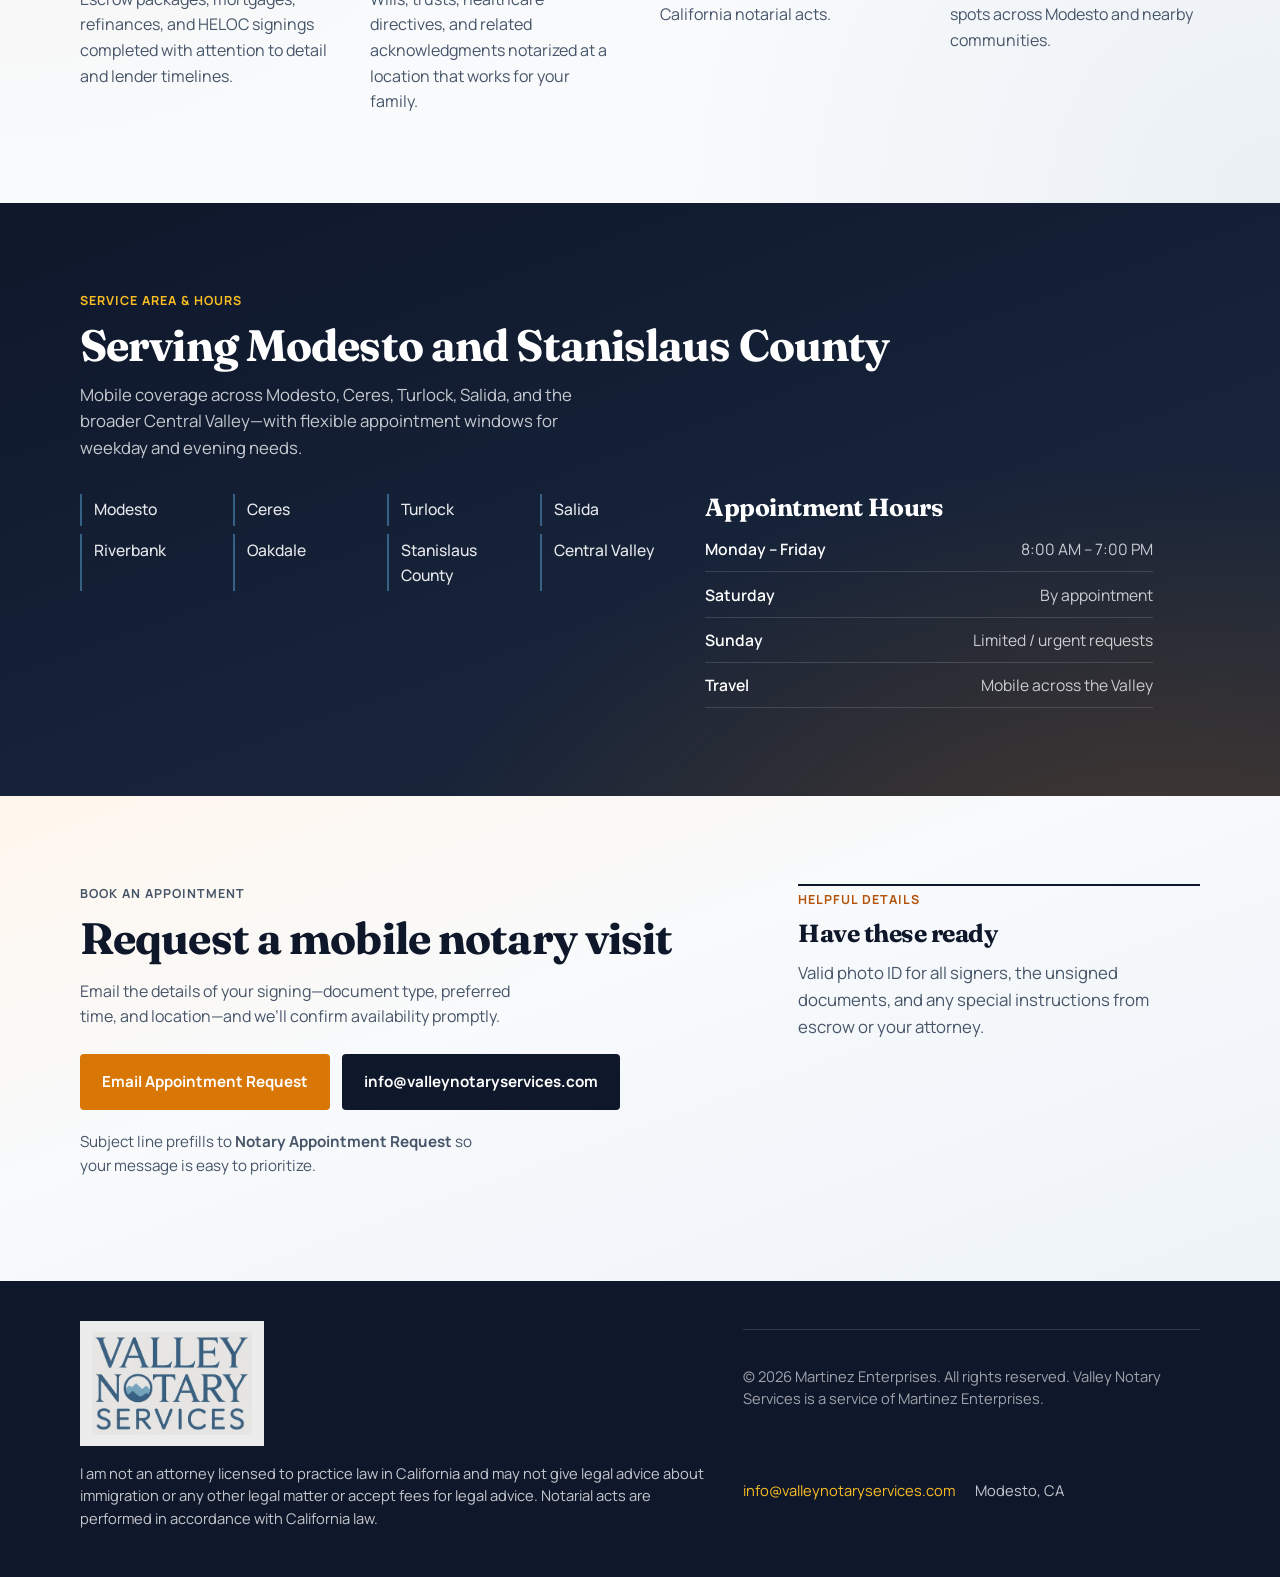
==== commit 8f20368e: "Polish Valley Notary site for production-ready conversion and SEO. Unify the hero into one brand-fir" ====
--- a/index.html
+++ b/index.html
@@ -3,9 +3,13 @@
 <head>
   <meta charset="UTF-8" />
   <meta name="viewport" content="width=device-width, initial-scale=1.0" />
-  <title>Valley Notary Services | Professional Mobile Notary in Modesto, CA</title>
-  <meta name="description" content="Fast, reliable, and professional mobile notary public services in Modesto, CA. Serving loan signings, real estate documents, affidavits, and power of attorney." />
+  <title>Valley Notary Services | Mobile Notary in Modesto, CA</title>
+  <meta name="description" content="California mobile notary public in Modesto and Stanislaus County. Loan signings, real estate closings, estate documents, affidavits, and power of attorney—on-site." />
   <meta name="robots" content="index, follow" />
+  <meta name="author" content="Valley Notary Services" />
+  <meta name="geo.region" content="US-CA" />
+  <meta name="geo.placename" content="Modesto" />
+  <meta name="theme-color" content="#0f172a" />
   <link rel="canonical" href="https://valleynotaryservices.com/" />
   <link rel="icon" href="/favicon.svg" type="image/svg+xml" />
   <link rel="icon" href="/images/favicon-32.png" type="image/png" sizes="32x32" />
@@ -13,27 +17,58 @@
 
   <meta property="og:type" content="website" />
   <meta property="og:url" content="https://valleynotaryservices.com/" />
-  <meta property="og:title" content="Valley Notary Services | Professional Mobile Notary in Modesto, CA" />
-  <meta property="og:description" content="Fast, reliable, and professional mobile notary public services in Modesto, CA. Serving loan signings, real estate documents, affidavits, and power of attorney." />
+  <meta property="og:title" content="Valley Notary Services | Mobile Notary in Modesto, CA" />
+  <meta property="og:description" content="California mobile notary public in Modesto and Stanislaus County. Loan signings, real estate closings, estate documents, and everyday notarizations—on-site." />
   <meta property="og:image" content="https://valleynotaryservices.com/og-image.png" />
   <meta property="og:image:width" content="1200" />
   <meta property="og:image:height" content="630" />
+  <meta property="og:image:alt" content="Valley Notary Services — professional mobile notary in Modesto, CA" />
   <meta property="og:locale" content="en_US" />
   <meta property="og:site_name" content="Valley Notary Services" />
 
   <meta name="twitter:card" content="summary_large_image" />
-  <meta name="twitter:title" content="Valley Notary Services | Professional Mobile Notary in Modesto, CA" />
-  <meta name="twitter:description" content="Fast, reliable, and professional mobile notary public services in Modesto, CA. Serving loan signings, real estate documents, affidavits, and power of attorney." />
+  <meta name="twitter:title" content="Valley Notary Services | Mobile Notary in Modesto, CA" />
+  <meta name="twitter:description" content="California mobile notary public in Modesto and Stanislaus County. On-site loan signings, real estate, and everyday documents." />
   <meta name="twitter:image" content="https://valleynotaryservices.com/og-image.png" />
+  <meta name="twitter:image:alt" content="Valley Notary Services — professional mobile notary in Modesto, CA" />
 
   <link rel="preconnect" href="https://fonts.googleapis.com" />
   <link rel="preconnect" href="https://fonts.gstatic.com" crossorigin />
   <link href="https://fonts.googleapis.com/css2?family=Fraunces:opsz,wght@9..144,500;9..144,700&family=Manrope:wght@400;500;600;700&display=swap" rel="stylesheet" />
+
+  <script type="application/ld+json">
+  {
+    "@context": "https://schema.org",
+    "@type": "Notary",
+    "name": "Valley Notary Services",
+    "description": "California mobile notary public serving Modesto, Stanislaus County, and the Central Valley.",
+    "url": "https://valleynotaryservices.com/",
+    "email": "info@valleynotaryservices.com",
+    "image": "https://valleynotaryservices.com/og-image.png",
+    "logo": "https://valleynotaryservices.com/images/logo.png",
+    "areaServed": [
+      { "@type": "City", "name": "Modesto" },
+      { "@type": "AdministrativeArea", "name": "Stanislaus County" },
+      { "@type": "AdministrativeArea", "name": "Central Valley, California" }
+    ],
+    "address": {
+      "@type": "PostalAddress",
+      "addressLocality": "Modesto",
+      "addressRegion": "CA",
+      "addressCountry": "US"
+    },
+    "parentOrganization": {
+      "@type": "Organization",
+      "name": "Martinez Enterprises"
+    }
+  }
+  </script>
 
   <style>
     :root {
       --navy: #0f172a;
       --navy-soft: #1e293b;
+      --valley-blue: #3d6d94;
       --gold: #d97706;
       --gold-deep: #b45309;
       --gold-soft: #fbbf24;
@@ -44,7 +79,6 @@
       --white: #ffffff;
       --max: 1120px;
       --radius: 4px;
-      --shadow: 0 18px 40px rgba(15, 23, 42, 0.18);
       --font-display: "Fraunces", Georgia, serif;
       --font-body: "Manrope", "Segoe UI", sans-serif;
     }
@@ -63,7 +97,10 @@
       margin: 0;
       font-family: var(--font-body);
       color: var(--ink);
-      background: var(--slate);
+      background:
+        radial-gradient(ellipse 80% 50% at 100% -10%, rgba(61, 109, 148, 0.09), transparent 50%),
+        radial-gradient(ellipse 60% 40% at -10% 30%, rgba(217, 119, 6, 0.06), transparent 45%),
+        var(--slate);
       line-height: 1.6;
       -webkit-font-smoothing: antialiased;
     }
@@ -76,6 +113,28 @@
     a {
       color: inherit;
       text-decoration: none;
+    }
+
+    :focus-visible {
+      outline: 3px solid var(--gold);
+      outline-offset: 3px;
+    }
+
+    .skip-link {
+      position: absolute;
+      left: 1rem;
+      top: -3.5rem;
+      z-index: 100;
+      background: var(--gold);
+      color: var(--white);
+      padding: 0.65rem 1rem;
+      font-weight: 700;
+      border-radius: var(--radius);
+      transition: top 160ms ease;
+    }
+
+    .skip-link:focus {
+      top: 1rem;
     }
 
     .wrap {
@@ -88,7 +147,7 @@
       top: 0;
       z-index: 40;
       backdrop-filter: blur(12px);
-      background: rgba(248, 250, 252, 0.86);
+      background: rgba(248, 250, 252, 0.9);
       border-bottom: 1px solid var(--line);
     }
 
@@ -171,40 +230,16 @@
       background: var(--navy-soft);
     }
 
+    .nav-cta-short { display: none; }
+
     .hero {
       position: relative;
-      min-height: min(92vh, 820px);
+      min-height: min(92vh, 860px);
       display: grid;
-      grid-template-rows: auto 1fr;
+      align-items: end;
       color: var(--white);
       overflow: hidden;
       isolation: isolate;
-    }
-
-    .hero-masthead {
-      position: relative;
-      z-index: 1;
-      background: #ececec;
-      border-bottom: 1px solid rgba(15, 23, 42, 0.1);
-      padding: 0.85rem 0;
-    }
-
-    .hero-masthead .wrap {
-      display: flex;
-      align-items: center;
-    }
-
-    .hero-masthead img {
-      height: clamp(3.75rem, 11vw, 5.75rem);
-      width: auto;
-      max-width: min(18rem, 72vw);
-    }
-
-    .hero-stage {
-      position: relative;
-      display: grid;
-      align-items: end;
-      min-height: min(78vh, 720px);
     }
 
     .hero-media {
@@ -212,9 +247,10 @@
       inset: 0;
       z-index: -2;
       background:
-        linear-gradient(180deg, rgba(15, 23, 42, 0.35) 0%, rgba(15, 23, 42, 0.78) 58%, rgba(15, 23, 42, 0.92) 100%),
-        linear-gradient(120deg, rgba(217, 119, 6, 0.22), transparent 45%),
-        url("https://images.unsplash.com/photo-1450101499163-c8848c66ca85?auto=format&fit=crop&w=2000&q=80") center / cover no-repeat;
+        linear-gradient(180deg, rgba(15, 23, 42, 0.42) 0%, rgba(15, 23, 42, 0.72) 48%, rgba(15, 23, 42, 0.94) 100%),
+        linear-gradient(115deg, rgba(61, 109, 148, 0.28), transparent 42%),
+        linear-gradient(120deg, rgba(217, 119, 6, 0.18), transparent 50%),
+        url("/images/hero.jpg") center / cover no-repeat;
       transform: scale(1.04);
       animation: heroDrift 18s ease-in-out infinite alternate;
     }
@@ -224,30 +260,46 @@
       position: absolute;
       inset: 0;
       background-image:
-        radial-gradient(circle at 20% 20%, rgba(251, 191, 36, 0.12), transparent 28%),
-        radial-gradient(circle at 80% 70%, rgba(15, 23, 42, 0.2), transparent 35%);
+        radial-gradient(circle at 18% 22%, rgba(251, 191, 36, 0.14), transparent 30%),
+        radial-gradient(circle at 82% 68%, rgba(61, 109, 148, 0.22), transparent 36%);
       pointer-events: none;
     }
 
     .hero-content {
-      padding: clamp(4rem, 10vw, 7rem) 0 clamp(3rem, 8vw, 5rem);
-      max-width: 42rem;
+      padding: clamp(5.5rem, 14vw, 8.5rem) 0 clamp(3rem, 8vw, 5rem);
+      max-width: 40rem;
       animation: riseIn 700ms ease both;
     }
 
+    .hero-brand {
+      display: block;
+      width: min(17.5rem, 78vw);
+      margin: 0 0 1.5rem;
+      padding: 0.85rem 1rem;
+      background: #ececec;
+      line-height: 0;
+      animation: riseIn 650ms ease both;
+    }
+
+    .hero-brand img {
+      width: 100%;
+      height: auto;
+    }
+
     .hero h1 {
-      margin: 0 0 0.85rem;
-      font-family: var(--font-body);
-      font-size: clamp(1.15rem, 2.6vw, 1.45rem);
-      font-weight: 600;
-      line-height: 1.35;
-      max-width: 28ch;
+      margin: 0 0 0.9rem;
+      font-family: var(--font-display);
+      font-size: clamp(1.85rem, 4.5vw, 2.85rem);
+      font-weight: 700;
+      line-height: 1.12;
+      letter-spacing: -0.02em;
+      max-width: 16ch;
     }
 
     .hero-lead {
       margin: 0 0 1.75rem;
-      color: rgba(248, 250, 252, 0.88);
-      font-size: 1.05rem;
+      color: rgba(248, 250, 252, 0.9);
+      font-size: 1.08rem;
       max-width: 38ch;
     }
 
@@ -297,6 +349,10 @@
       color: var(--navy);
     }
 
+    .section-title-sm {
+      font-size: clamp(1.35rem, 2.5vw, 1.55rem);
+    }
+
     .section-lead {
       margin: 0;
       color: var(--muted);
@@ -306,14 +362,14 @@
 
     .trust {
       background:
-        linear-gradient(180deg, #eef2f7 0%, var(--slate) 100%);
+        linear-gradient(180deg, #e8eef5 0%, var(--slate) 100%);
       border-block: 1px solid var(--line);
-      padding: 1.5rem 0;
+      padding: 1.65rem 0;
     }
 
     .trust-row {
       display: grid;
-      gap: 1rem;
+      gap: 1.15rem;
       grid-template-columns: 1fr;
     }
 
@@ -321,6 +377,8 @@
       font-weight: 600;
       color: var(--navy-soft);
       font-size: 0.98rem;
+      padding-left: 0.85rem;
+      border-left: 2px solid var(--valley-blue);
     }
 
     .trust-item span {
@@ -334,6 +392,7 @@
     .services {
       background:
         radial-gradient(circle at top left, rgba(217, 119, 6, 0.08), transparent 40%),
+        radial-gradient(circle at bottom right, rgba(61, 109, 148, 0.07), transparent 42%),
         var(--slate);
     }
 
@@ -361,7 +420,7 @@
     .service h3 {
       margin: 0 0 0.55rem;
       font-family: var(--font-display);
-      font-size: 1.45rem;
+      font-size: 1.4rem;
       color: var(--navy);
       letter-spacing: -0.02em;
     }
@@ -372,24 +431,15 @@
     }
 
     .area {
-      background: var(--navy);
+      background:
+        radial-gradient(ellipse at 90% 120%, rgba(217, 119, 6, 0.22), transparent 45%),
+        linear-gradient(160deg, var(--navy) 0%, #152238 55%, var(--navy-soft) 100%);
       color: var(--white);
       position: relative;
       overflow: hidden;
     }
 
-    .area::before {
-      content: "";
-      position: absolute;
-      inset: auto -10% -40% auto;
-      width: 420px;
-      height: 420px;
-      background: radial-gradient(circle, rgba(217, 119, 6, 0.28), transparent 68%);
-      pointer-events: none;
-    }
-
-    .area .section-title,
-    .area .section-kicker {
+    .area .section-title {
       color: var(--white);
     }
 
@@ -408,20 +458,20 @@
     }
 
     .city-list {
-      display: flex;
-      flex-wrap: wrap;
-      gap: 0.65rem;
+      display: grid;
+      grid-template-columns: repeat(2, minmax(0, 1fr));
+      gap: 0.55rem 1.25rem;
       padding: 0;
       margin: 0;
       list-style: none;
     }
 
     .city-list li {
-      padding: 0.45rem 0.8rem;
-      border: 1px solid rgba(248, 250, 252, 0.22);
       color: rgba(248, 250, 252, 0.92);
-      font-size: 0.92rem;
+      font-size: 0.98rem;
       font-weight: 500;
+      padding: 0.2rem 0 0.2rem 0.75rem;
+      border-left: 2px solid rgba(61, 109, 148, 0.85);
     }
 
     .hours {
@@ -454,12 +504,12 @@
 
     .contact {
       background:
-        linear-gradient(160deg, #fff7ed 0%, var(--slate) 45%, #eef2ff 100%);
+        linear-gradient(160deg, #fff7ed 0%, var(--slate) 42%, #eef3f8 100%);
     }
 
     .contact-panel {
       display: grid;
-      gap: 2rem;
+      gap: 2.25rem;
       align-items: start;
     }
 
@@ -479,6 +529,11 @@
       margin-top: 1.25rem;
       color: var(--muted);
       font-size: 0.95rem;
+    }
+
+    .contact-aside {
+      padding-top: 0.25rem;
+      border-top: 2px solid var(--navy);
     }
 
     .site-footer {
@@ -507,18 +562,6 @@
       height: auto;
     }
 
-    .contact-logo {
-      display: block;
-      width: min(12rem, 55vw);
-      margin: 0 0 1.25rem;
-      line-height: 0;
-    }
-
-    .contact-logo img {
-      width: 100%;
-      height: auto;
-    }
-
     .footer-disclaimer {
       max-width: 70ch;
       line-height: 1.55;
@@ -543,6 +586,10 @@
       color: var(--gold-soft);
     }
 
+    .footer-meta a:hover {
+      color: var(--white);
+    }
+
     @keyframes heroDrift {
       from { transform: scale(1.02) translateY(0); }
       to { transform: scale(1.08) translateY(-1.5%); }
@@ -560,10 +607,17 @@
 
     @media (prefers-reduced-motion: reduce) {
       html { scroll-behavior: auto; }
-      .hero-media,
+      .hero-media {
+        animation: none !important;
+        transform: none !important;
+      }
       .hero-content,
+      .hero-brand,
       .service {
         animation: none !important;
+      }
+      .btn:hover {
+        transform: none;
       }
     }
 
@@ -575,23 +629,29 @@
         font-size: 0.85rem;
         white-space: nowrap;
       }
+      .nav-cta-full { display: none; }
+      .nav-cta-short { display: inline; }
     }
 
     @media (min-width: 720px) {
       .nav-links { display: flex; }
-      .trust-row { grid-template-columns: repeat(3, 1fr); }
+      .trust-row { grid-template-columns: repeat(3, 1fr); gap: 1.5rem; }
       .service-grid { grid-template-columns: repeat(2, 1fr); gap: 2rem 2.5rem; }
       .area-grid { grid-template-columns: 1.2fr 1fr; align-items: start; }
-      .contact-panel { grid-template-columns: 1.2fr 0.8fr; }
+      .city-list { grid-template-columns: repeat(2, minmax(0, 1fr)); }
+      .contact-panel { grid-template-columns: 1.25fr 0.75fr; gap: 3rem; }
       .footer-grid { grid-template-columns: 1.4fr 1fr; }
     }
 
     @media (min-width: 980px) {
       .service-grid { grid-template-columns: repeat(4, 1fr); }
+      .city-list { grid-template-columns: repeat(4, minmax(0, 1fr)); }
     }
   </style>
 </head>
 <body>
+  <a class="skip-link" href="#main">Skip to content</a>
+
   <header class="site-header">
     <div class="wrap nav">
       <a class="brand" href="#top">
@@ -602,35 +662,31 @@
         <a href="#area">Service Area</a>
         <a href="#contact">Contact</a>
       </nav>
-      <a class="btn btn-primary" href="mailto:info@valleynotaryservices.com?subject=Notary%20Appointment%20Request">Request a Notary</a>
+      <a class="btn btn-primary" href="mailto:info@valleynotaryservices.com?subject=Notary%20Appointment%20Request"><span class="nav-cta-full">Request a Notary</span><span class="nav-cta-short">Request</span></a>
     </div>
   </header>
 
-  <main id="top">
-    <section class="hero" aria-label="Hero">
-      <div class="hero-masthead">
-        <div class="wrap">
+  <main id="main">
+    <section class="hero" id="top" aria-label="Introduction">
+      <div class="hero-media" role="img" aria-label="Professional documents prepared for notarization"></div>
+      <div class="wrap hero-content">
+        <div class="hero-brand">
           <img src="/images/logo-light.png" alt="Valley Notary Services" width="413" height="267" decoding="async" fetchpriority="high" />
         </div>
-      </div>
-      <div class="hero-stage">
-        <div class="hero-media" role="img" aria-label="Professional documents prepared for notarization"></div>
-        <div class="wrap hero-content">
-          <h1>Mobile notary public for Modesto and the Central Valley</h1>
-          <p class="hero-lead">Reliable on-site notarizations for loan signings, real estate, and everyday documents—when and where you need them.</p>
-          <div class="hero-actions">
-            <a class="btn btn-primary" href="mailto:info@valleynotaryservices.com?subject=Notary%20Appointment%20Request">Request a Notary</a>
-            <a class="btn btn-secondary" href="#services">View Services</a>
-          </div>
-          <div class="hero-contact">
-            <a href="mailto:info@valleynotaryservices.com">info@valleynotaryservices.com</a>
-            <span>Stanislaus County · Mobile appointments</span>
-          </div>
+        <h1>Mobile notary for Modesto and the Central Valley</h1>
+        <p class="hero-lead">Reliable on-site notarizations for loan signings, real estate, and everyday documents—when and where you need them.</p>
+        <div class="hero-actions">
+          <a class="btn btn-primary" href="mailto:info@valleynotaryservices.com?subject=Notary%20Appointment%20Request">Request a Notary</a>
+          <a class="btn btn-secondary" href="#services">View Services</a>
+        </div>
+        <div class="hero-contact">
+          <a href="mailto:info@valleynotaryservices.com">info@valleynotaryservices.com</a>
+          <span>Stanislaus County · Mobile appointments</span>
         </div>
       </div>
     </section>
 
-    <div class="trust">
+    <div class="trust" role="region" aria-label="Why clients choose us">
       <div class="wrap trust-row">
         <div class="trust-item">California Notary Public<span>Commissioned for statewide mobile service</span></div>
         <div class="trust-item">Loan &amp; Real Estate Ready<span>Escrow, refinance, mortgage, and HELOC signings</span></div>
@@ -638,12 +694,12 @@
       </div>
     </div>
 
-    <section class="services" id="services">
+    <section class="services" id="services" aria-labelledby="services-title">
       <div class="wrap">
         <div class="services-head">
           <p class="section-kicker">Core Services</p>
-          <h2 class="section-title">Notary support built for busy Central Valley schedules</h2>
-          <p class="section-lead">From complex closing packages to same-day affidavits, appointments are handled with clear communication and careful document handling.</p>
+          <h2 class="section-title" id="services-title">Notary support for busy Central Valley schedules</h2>
+          <p class="section-lead">From complex closing packages to same-day affidavits, appointments are handled with clear communication and careful document handling under California notary law.</p>
         </div>
         <div class="service-grid">
           <article class="service">
@@ -666,10 +722,10 @@
       </div>
     </section>
 
-    <section class="area" id="area">
+    <section class="area" id="area" aria-labelledby="area-title">
       <div class="wrap">
         <p class="section-kicker">Service Area &amp; Hours</p>
-        <h2 class="section-title">Serving Modesto and Stanislaus County</h2>
+        <h2 class="section-title" id="area-title">Serving Modesto and Stanislaus County</h2>
         <p class="section-lead">Mobile coverage across Modesto, Ceres, Turlock, Salida, and the broader Central Valley—with flexible appointment windows for weekday and evening needs.</p>
         <div class="area-grid">
           <div>
@@ -685,7 +741,7 @@
             </ul>
           </div>
           <div class="hours">
-            <h3 class="section-title" style="font-size:1.5rem;margin-bottom:0.25rem;">Appointment Hours</h3>
+            <h3 class="section-title section-title-sm">Appointment Hours</h3>
             <dl>
               <div>
                 <dt>Monday – Friday</dt>
@@ -709,14 +765,11 @@
       </div>
     </section>
 
-    <section class="contact" id="contact">
+    <section class="contact" id="contact" aria-labelledby="contact-title">
       <div class="wrap contact-panel">
         <div class="contact-copy">
-          <div class="contact-logo">
-            <img src="/images/logo.png" alt="Valley Notary Services" width="413" height="267" loading="lazy" decoding="async" />
-          </div>
           <p class="section-kicker">Book an Appointment</p>
-          <h2 class="section-title">Request a mobile notary visit</h2>
+          <h2 class="section-title" id="contact-title">Request a mobile notary visit</h2>
           <p>Email the details of your signing—document type, preferred time, and location—and we’ll confirm availability promptly.</p>
           <div class="contact-actions">
             <a class="btn btn-primary" href="mailto:info@valleynotaryservices.com?subject=Notary%20Appointment%20Request&body=Name%3A%0APhone%3A%0APreferred%20date%20%2F%20time%3A%0ALocation%3A%0ADocument%20type%3A%0A">Email Appointment Request</a>
@@ -724,9 +777,9 @@
           </div>
           <p class="contact-note">Subject line prefills to <strong>Notary Appointment Request</strong> so your message is easy to prioritize.</p>
         </div>
-        <aside aria-label="What to include">
+        <aside class="contact-aside" aria-label="What to include">
           <p class="section-kicker">Helpful details</p>
-          <h3 class="section-title" style="font-size:1.55rem;">Have these ready</h3>
+          <h3 class="section-title section-title-sm">Have these ready</h3>
           <p class="section-lead">Valid photo ID for all signers, the unsigned documents, and any special instructions from escrow or your attorney.</p>
         </aside>
       </div>
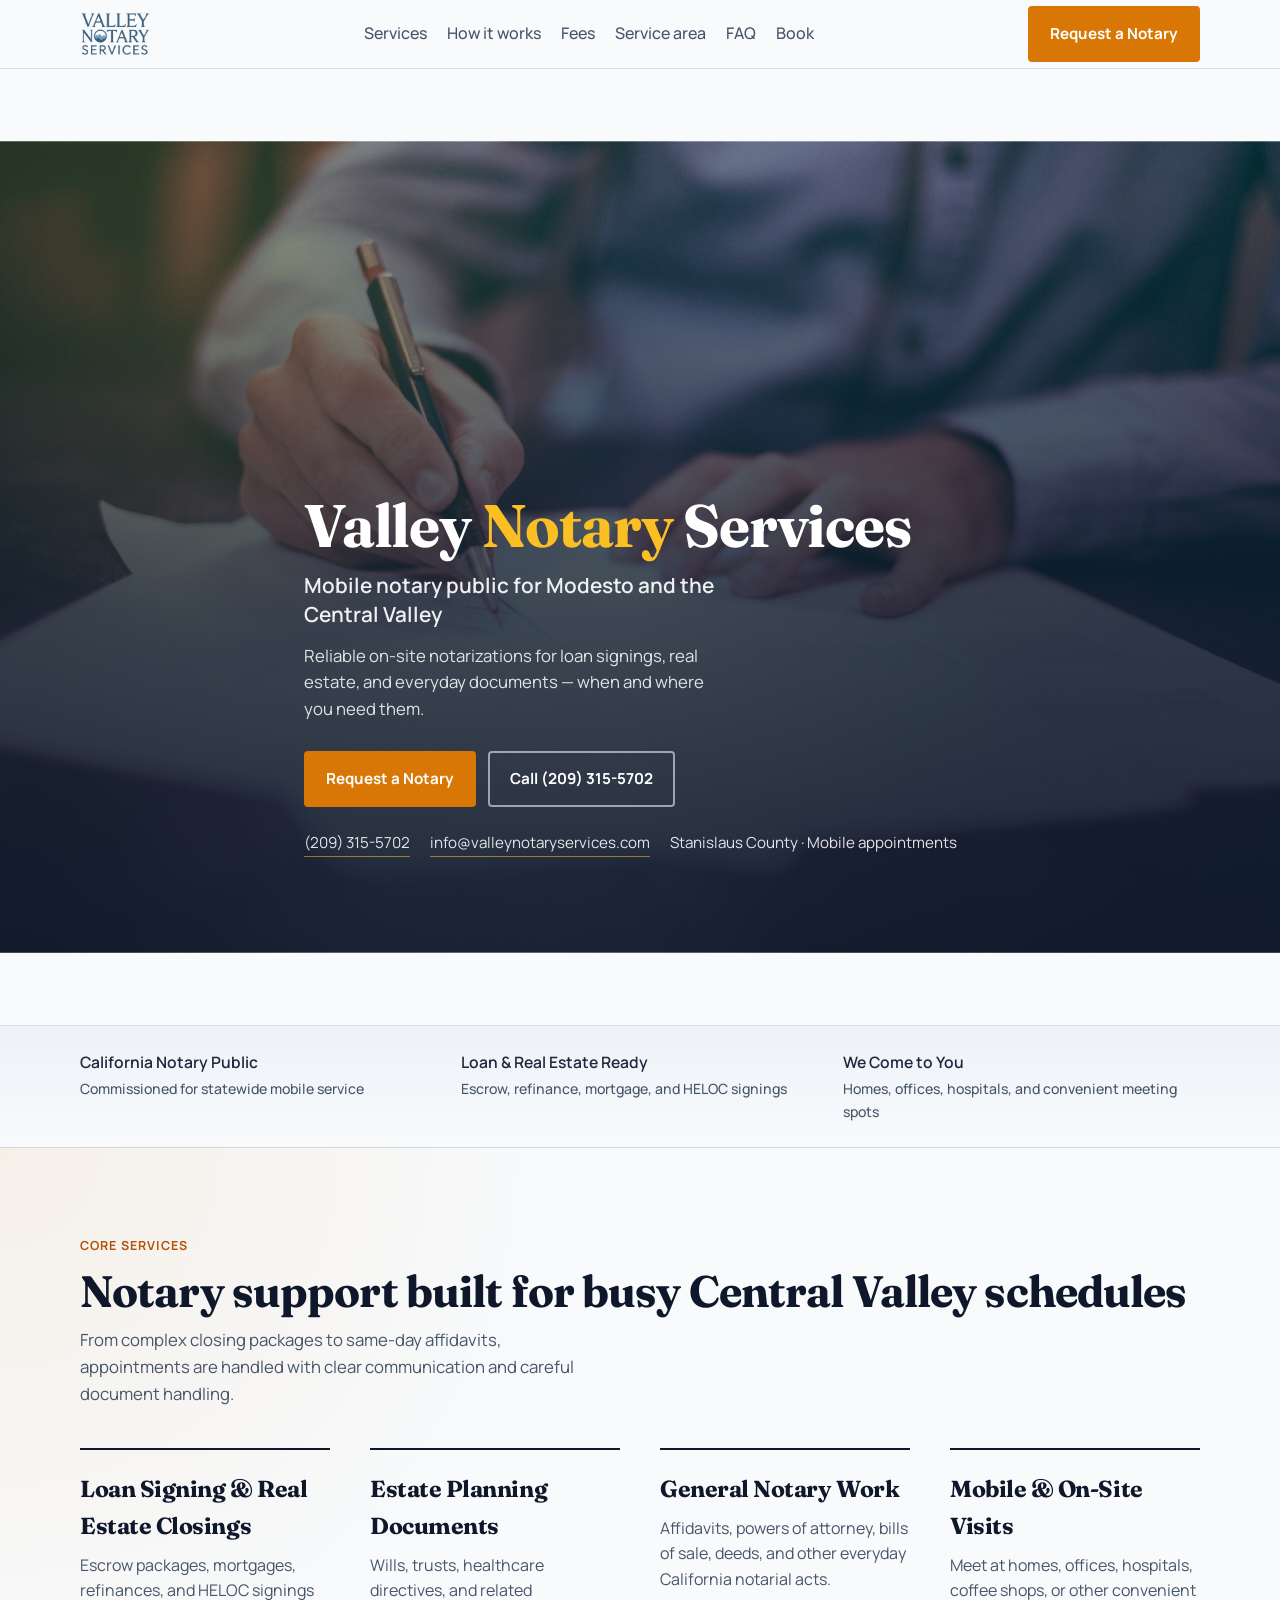
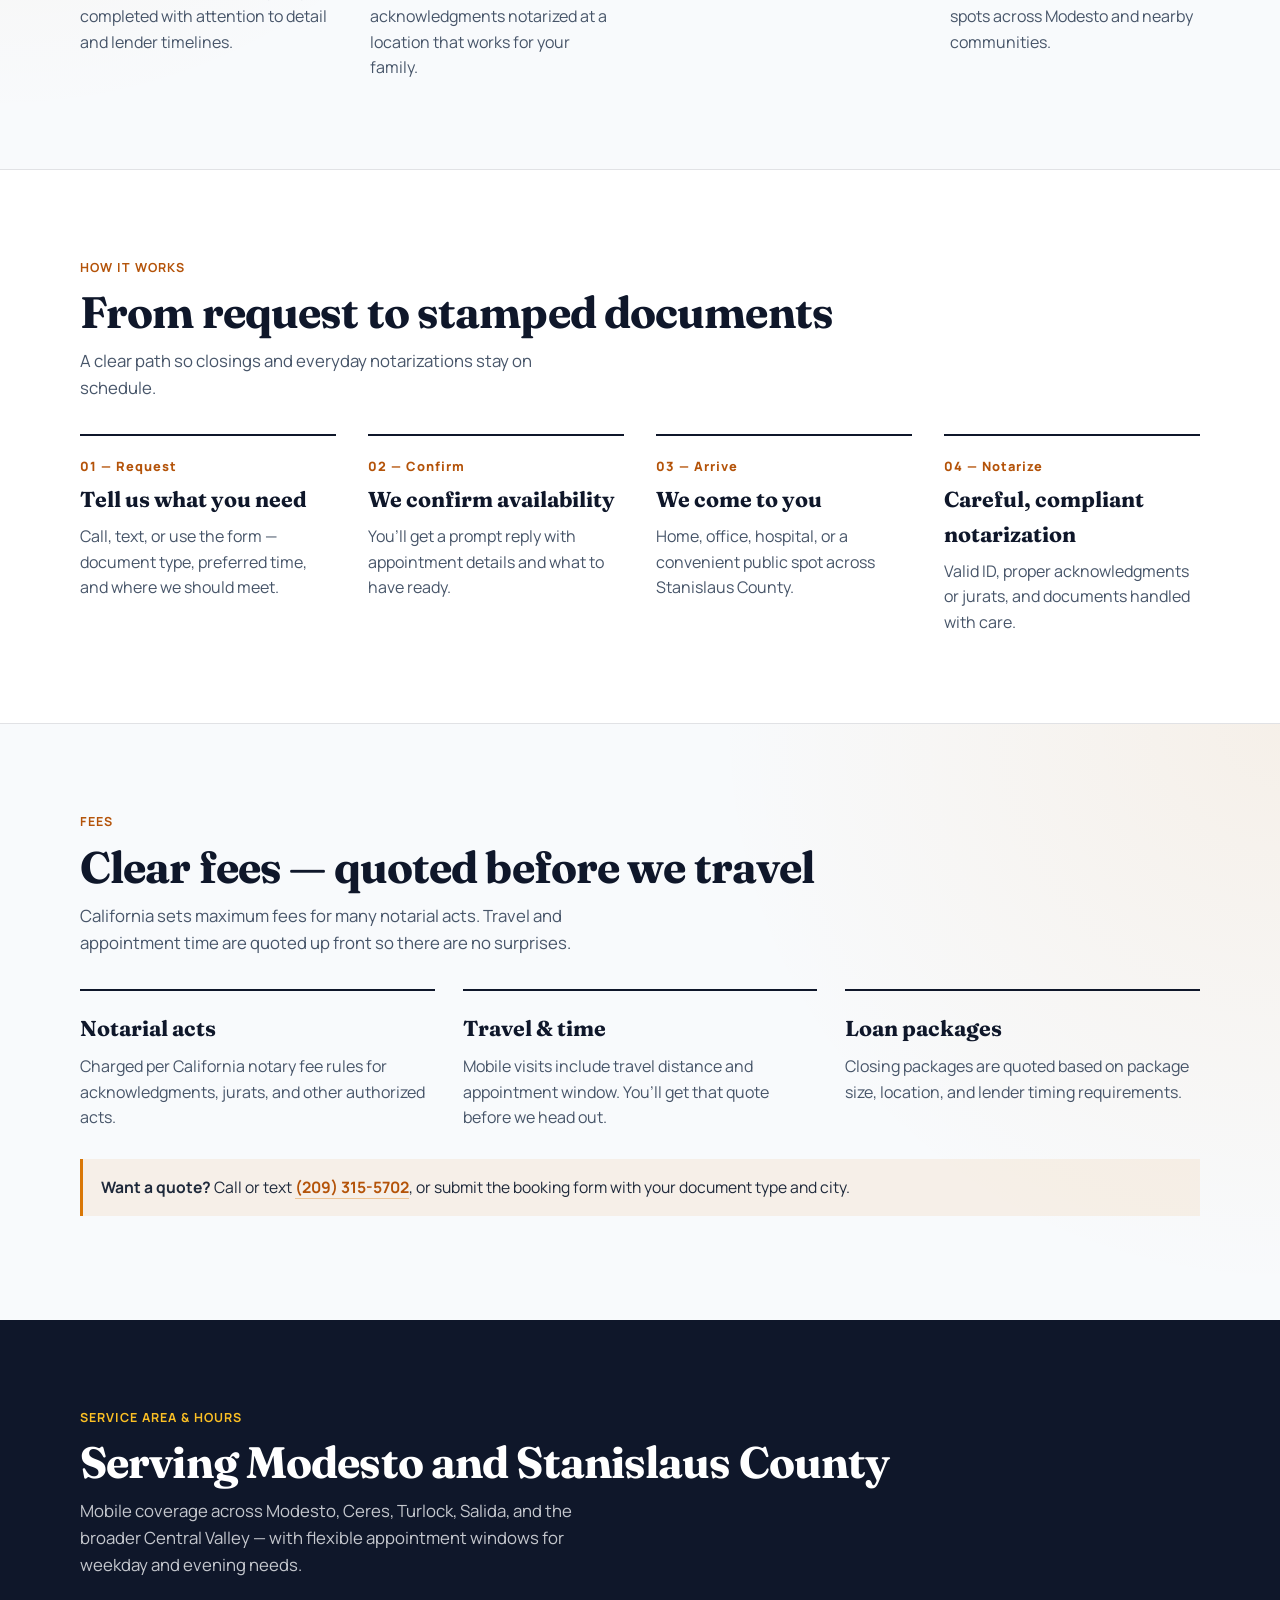
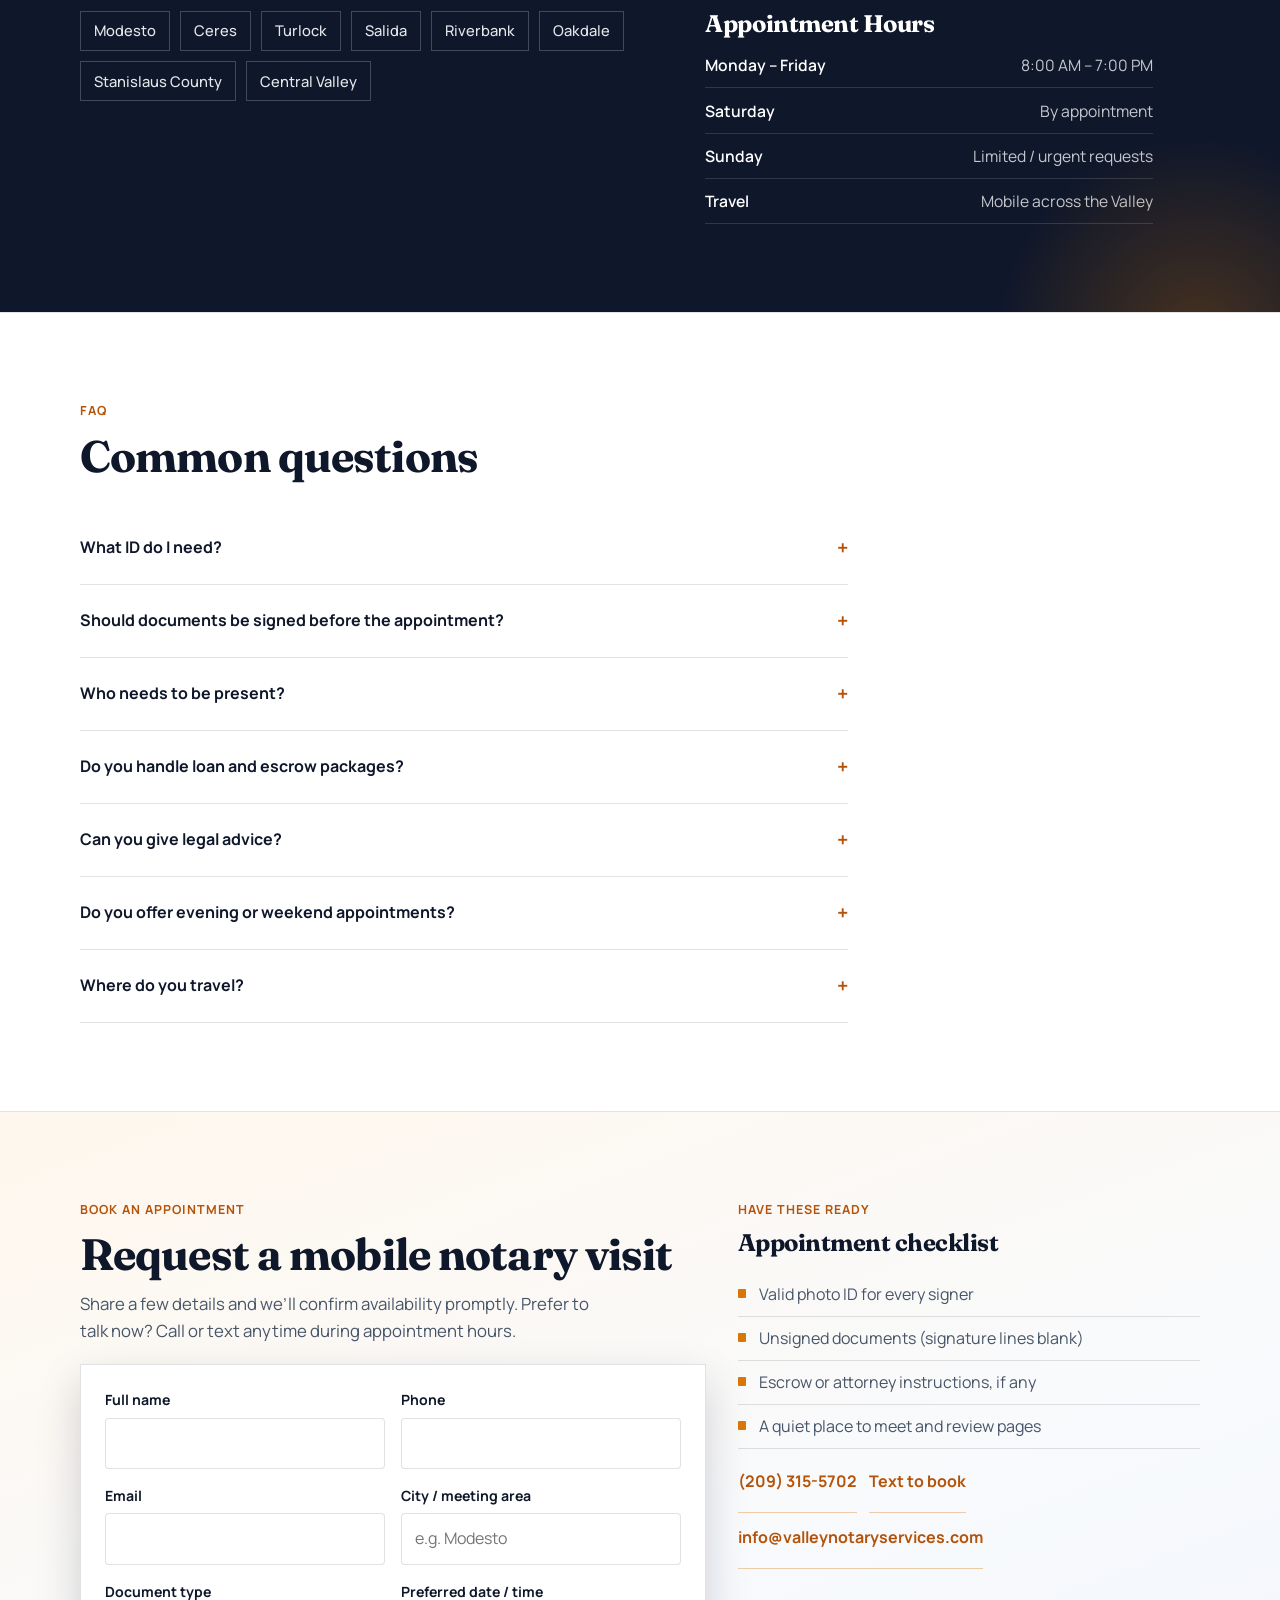
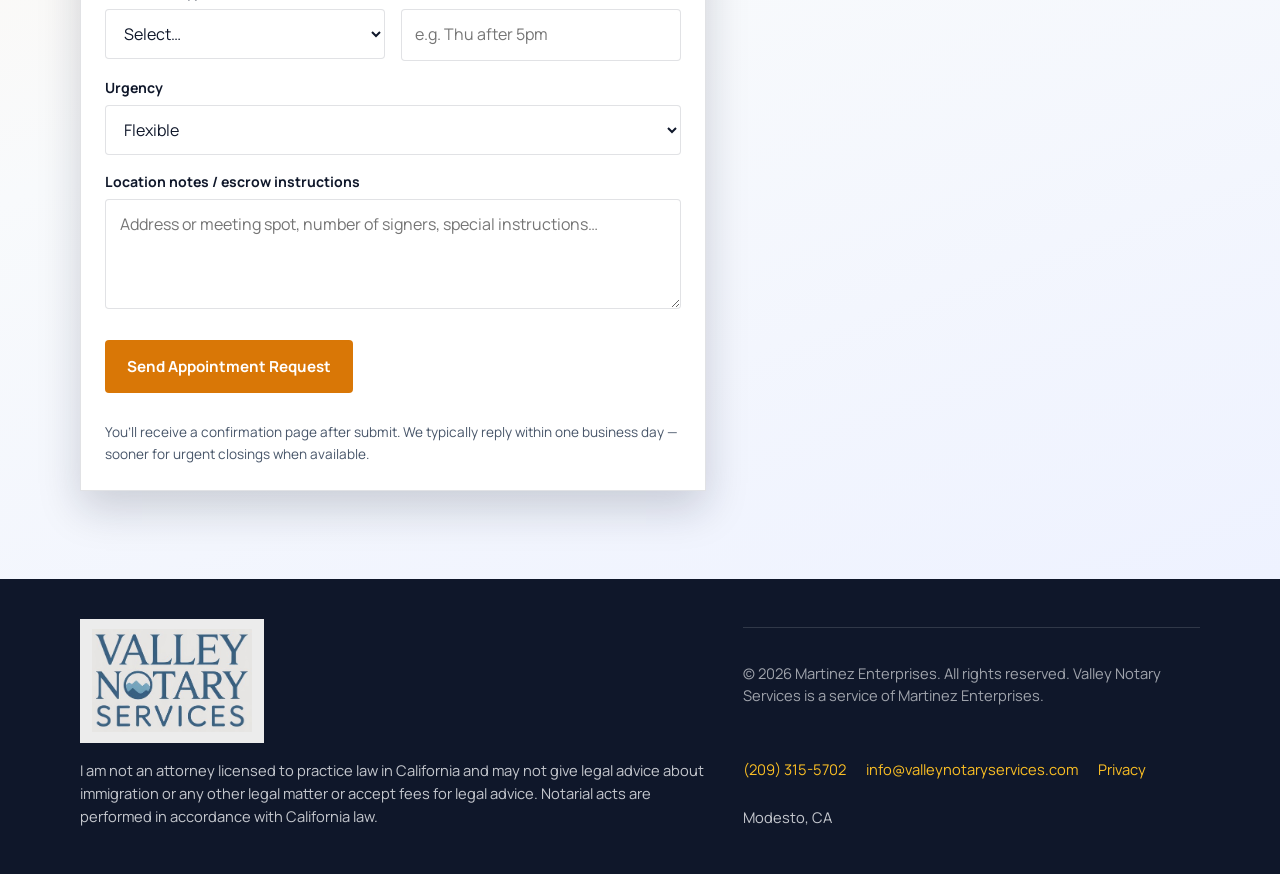
==== commit 4a96ad63: "Ship full professional rebuild for Valley Notary Services. Add phone CTAs, booking form, FAQ, fees, " ====
--- a/index.html
+++ b/index.html
@@ -1,15 +1,15 @@
 <!DOCTYPE html>
 <html lang="en">
 <head>
+  <!-- build: pro-rebuild-20260724b -->
   <meta charset="UTF-8" />
   <meta name="viewport" content="width=device-width, initial-scale=1.0" />
-  <title>Valley Notary Services | Mobile Notary in Modesto, CA</title>
-  <meta name="description" content="California mobile notary public in Modesto and Stanislaus County. Loan signings, real estate closings, estate documents, affidavits, and power of attorney—on-site." />
+  <title>Valley Notary Services | Professional Mobile Notary in Modesto, CA</title>
+  <meta name="description" content="Mobile California notary public in Modesto and Stanislaus County. Loan signings, real estate closings, estate documents, and general notarizations — we come to you. Call (209) 315-5702." />
   <meta name="robots" content="index, follow" />
-  <meta name="author" content="Valley Notary Services" />
+  <meta name="theme-color" content="#0f172a" />
   <meta name="geo.region" content="US-CA" />
-  <meta name="geo.placename" content="Modesto" />
-  <meta name="theme-color" content="#0f172a" />
+  <meta name="geo.placename" content="Modesto, California" />
   <link rel="canonical" href="https://valleynotaryservices.com/" />
   <link rel="icon" href="/favicon.svg" type="image/svg+xml" />
   <link rel="icon" href="/images/favicon-32.png" type="image/png" sizes="32x32" />
@@ -17,676 +17,112 @@
 
   <meta property="og:type" content="website" />
   <meta property="og:url" content="https://valleynotaryservices.com/" />
-  <meta property="og:title" content="Valley Notary Services | Mobile Notary in Modesto, CA" />
-  <meta property="og:description" content="California mobile notary public in Modesto and Stanislaus County. Loan signings, real estate closings, estate documents, and everyday notarizations—on-site." />
+  <meta property="og:title" content="Valley Notary Services | Professional Mobile Notary in Modesto, CA" />
+  <meta property="og:description" content="Mobile California notary public for Modesto and the Central Valley. Loan signings, estate documents, and everyday notarizations — on your schedule." />
   <meta property="og:image" content="https://valleynotaryservices.com/og-image.png" />
   <meta property="og:image:width" content="1200" />
   <meta property="og:image:height" content="630" />
-  <meta property="og:image:alt" content="Valley Notary Services — professional mobile notary in Modesto, CA" />
   <meta property="og:locale" content="en_US" />
   <meta property="og:site_name" content="Valley Notary Services" />
 
   <meta name="twitter:card" content="summary_large_image" />
-  <meta name="twitter:title" content="Valley Notary Services | Mobile Notary in Modesto, CA" />
-  <meta name="twitter:description" content="California mobile notary public in Modesto and Stanislaus County. On-site loan signings, real estate, and everyday documents." />
+  <meta name="twitter:title" content="Valley Notary Services | Mobile Notary Modesto, CA" />
+  <meta name="twitter:description" content="Mobile California notary for loan signings, real estate, and everyday documents across Stanislaus County." />
   <meta name="twitter:image" content="https://valleynotaryservices.com/og-image.png" />
-  <meta name="twitter:image:alt" content="Valley Notary Services — professional mobile notary in Modesto, CA" />
 
   <link rel="preconnect" href="https://fonts.googleapis.com" />
   <link rel="preconnect" href="https://fonts.gstatic.com" crossorigin />
   <link href="https://fonts.googleapis.com/css2?family=Fraunces:opsz,wght@9..144,500;9..144,700&family=Manrope:wght@400;500;600;700&display=swap" rel="stylesheet" />
+  <link rel="stylesheet" href="/css/style.css?v=20260724b" />
 
   <script type="application/ld+json">
   {
     "@context": "https://schema.org",
     "@type": "Notary",
     "name": "Valley Notary Services",
-    "description": "California mobile notary public serving Modesto, Stanislaus County, and the Central Valley.",
     "url": "https://valleynotaryservices.com/",
+    "logo": "https://valleynotaryservices.com/images/logo.png",
+    "image": "https://valleynotaryservices.com/og-image.png",
+    "description": "Professional mobile California notary public serving Modesto, Stanislaus County, and the Central Valley.",
     "email": "info@valleynotaryservices.com",
-    "image": "https://valleynotaryservices.com/og-image.png",
-    "logo": "https://valleynotaryservices.com/images/logo.png",
-    "areaServed": [
-      { "@type": "City", "name": "Modesto" },
-      { "@type": "AdministrativeArea", "name": "Stanislaus County" },
-      { "@type": "AdministrativeArea", "name": "Central Valley, California" }
-    ],
+    "telephone": "+1-209-315-5702",
     "address": {
       "@type": "PostalAddress",
       "addressLocality": "Modesto",
       "addressRegion": "CA",
       "addressCountry": "US"
     },
+    "areaServed": [
+      {"@type": "City", "name": "Modesto"},
+      {"@type": "City", "name": "Ceres"},
+      {"@type": "City", "name": "Turlock"},
+      {"@type": "City", "name": "Salida"},
+      {"@type": "City", "name": "Riverbank"},
+      {"@type": "City", "name": "Oakdale"},
+      {"@type": "AdministrativeArea", "name": "Stanislaus County"},
+      {"@type": "AdministrativeArea", "name": "Central Valley, California"}
+    ],
+    "openingHoursSpecification": [
+      {
+        "@type": "OpeningHoursSpecification",
+        "dayOfWeek": ["Monday", "Tuesday", "Wednesday", "Thursday", "Friday"],
+        "opens": "08:00",
+        "closes": "19:00"
+      }
+    ],
     "parentOrganization": {
       "@type": "Organization",
       "name": "Martinez Enterprises"
-    }
+    },
+    "priceRange": "$$"
   }
   </script>
-
-  <style>
-    :root {
-      --navy: #0f172a;
-      --navy-soft: #1e293b;
-      --valley-blue: #3d6d94;
-      --gold: #d97706;
-      --gold-deep: #b45309;
-      --gold-soft: #fbbf24;
-      --slate: #f8fafc;
-      --ink: #0f172a;
-      --muted: #475569;
-      --line: rgba(15, 23, 42, 0.12);
-      --white: #ffffff;
-      --max: 1120px;
-      --radius: 4px;
-      --font-display: "Fraunces", Georgia, serif;
-      --font-body: "Manrope", "Segoe UI", sans-serif;
-    }
-
-    *,
-    *::before,
-    *::after {
-      box-sizing: border-box;
-    }
-
-    html {
-      scroll-behavior: smooth;
-    }
-
-    body {
-      margin: 0;
-      font-family: var(--font-body);
-      color: var(--ink);
-      background:
-        radial-gradient(ellipse 80% 50% at 100% -10%, rgba(61, 109, 148, 0.09), transparent 50%),
-        radial-gradient(ellipse 60% 40% at -10% 30%, rgba(217, 119, 6, 0.06), transparent 45%),
-        var(--slate);
-      line-height: 1.6;
-      -webkit-font-smoothing: antialiased;
-    }
-
-    img {
-      max-width: 100%;
-      display: block;
-    }
-
-    a {
-      color: inherit;
-      text-decoration: none;
-    }
-
-    :focus-visible {
-      outline: 3px solid var(--gold);
-      outline-offset: 3px;
-    }
-
-    .skip-link {
-      position: absolute;
-      left: 1rem;
-      top: -3.5rem;
-      z-index: 100;
-      background: var(--gold);
-      color: var(--white);
-      padding: 0.65rem 1rem;
-      font-weight: 700;
-      border-radius: var(--radius);
-      transition: top 160ms ease;
-    }
-
-    .skip-link:focus {
-      top: 1rem;
-    }
-
-    .wrap {
-      width: min(100% - 2rem, var(--max));
-      margin-inline: auto;
-    }
-
-    .site-header {
-      position: sticky;
-      top: 0;
-      z-index: 40;
-      backdrop-filter: blur(12px);
-      background: rgba(248, 250, 252, 0.9);
-      border-bottom: 1px solid var(--line);
-    }
-
-    .nav {
-      display: flex;
-      align-items: center;
-      justify-content: space-between;
-      gap: 1rem;
-      min-height: 4.25rem;
-    }
-
-    .brand {
-      display: inline-flex;
-      align-items: center;
-      flex-shrink: 0;
-      line-height: 0;
-    }
-
-    .brand img {
-      height: clamp(2.35rem, 5.5vw, 2.85rem);
-      width: auto;
-    }
-
-    .nav-links {
-      display: none;
-      gap: 1.25rem;
-      font-size: 0.95rem;
-      font-weight: 500;
-      color: var(--muted);
-    }
-
-    .nav-links a:hover {
-      color: var(--navy);
-    }
-
-    .btn {
-      display: inline-flex;
-      align-items: center;
-      justify-content: center;
-      gap: 0.5rem;
-      padding: 0.85rem 1.25rem;
-      border-radius: var(--radius);
-      font-weight: 700;
-      font-size: 0.95rem;
-      border: 2px solid transparent;
-      transition: transform 180ms ease, background 180ms ease, color 180ms ease, border-color 180ms ease;
-      cursor: pointer;
-    }
-
-    .btn:hover {
-      transform: translateY(-1px);
-    }
-
-    .btn-primary {
-      background: var(--gold);
-      color: var(--white);
-    }
-
-    .btn-primary:hover {
-      background: var(--gold-deep);
-    }
-
-    .btn-secondary {
-      background: transparent;
-      color: var(--white);
-      border-color: rgba(255, 255, 255, 0.55);
-    }
-
-    .btn-secondary:hover {
-      background: rgba(255, 255, 255, 0.1);
-      border-color: var(--white);
-    }
-
-    .btn-dark {
-      background: var(--navy);
-      color: var(--white);
-    }
-
-    .btn-dark:hover {
-      background: var(--navy-soft);
-    }
-
-    .nav-cta-short { display: none; }
-
-    .hero {
-      position: relative;
-      min-height: min(92vh, 860px);
-      display: grid;
-      align-items: end;
-      color: var(--white);
-      overflow: hidden;
-      isolation: isolate;
-    }
-
-    .hero-media {
-      position: absolute;
-      inset: 0;
-      z-index: -2;
-      background:
-        linear-gradient(180deg, rgba(15, 23, 42, 0.42) 0%, rgba(15, 23, 42, 0.72) 48%, rgba(15, 23, 42, 0.94) 100%),
-        linear-gradient(115deg, rgba(61, 109, 148, 0.28), transparent 42%),
-        linear-gradient(120deg, rgba(217, 119, 6, 0.18), transparent 50%),
-        url("/images/hero.jpg") center / cover no-repeat;
-      transform: scale(1.04);
-      animation: heroDrift 18s ease-in-out infinite alternate;
-    }
-
-    .hero-media::after {
-      content: "";
-      position: absolute;
-      inset: 0;
-      background-image:
-        radial-gradient(circle at 18% 22%, rgba(251, 191, 36, 0.14), transparent 30%),
-        radial-gradient(circle at 82% 68%, rgba(61, 109, 148, 0.22), transparent 36%);
-      pointer-events: none;
-    }
-
-    .hero-content {
-      padding: clamp(5.5rem, 14vw, 8.5rem) 0 clamp(3rem, 8vw, 5rem);
-      max-width: 40rem;
-      animation: riseIn 700ms ease both;
-    }
-
-    .hero-brand {
-      display: block;
-      width: min(17.5rem, 78vw);
-      margin: 0 0 1.5rem;
-      padding: 0.85rem 1rem;
-      background: #ececec;
-      line-height: 0;
-      animation: riseIn 650ms ease both;
-    }
-
-    .hero-brand img {
-      width: 100%;
-      height: auto;
-    }
-
-    .hero h1 {
-      margin: 0 0 0.9rem;
-      font-family: var(--font-display);
-      font-size: clamp(1.85rem, 4.5vw, 2.85rem);
-      font-weight: 700;
-      line-height: 1.12;
-      letter-spacing: -0.02em;
-      max-width: 16ch;
-    }
-
-    .hero-lead {
-      margin: 0 0 1.75rem;
-      color: rgba(248, 250, 252, 0.9);
-      font-size: 1.08rem;
-      max-width: 38ch;
-    }
-
-    .hero-actions {
-      display: flex;
-      flex-wrap: wrap;
-      gap: 0.75rem;
-      margin-bottom: 1.5rem;
-    }
-
-    .hero-contact {
-      display: flex;
-      flex-wrap: wrap;
-      gap: 0.75rem 1.25rem;
-      font-size: 0.95rem;
-      color: rgba(248, 250, 252, 0.9);
-    }
-
-    .hero-contact a {
-      border-bottom: 1px solid rgba(251, 191, 36, 0.55);
-      padding-bottom: 1px;
-    }
-
-    .hero-contact a:hover {
-      color: var(--gold-soft);
-    }
-
-    section {
-      padding: clamp(3.5rem, 8vw, 5.5rem) 0;
-    }
-
-    .section-kicker {
-      color: var(--gold-deep);
-      font-weight: 700;
-      letter-spacing: 0.08em;
-      text-transform: uppercase;
-      font-size: 0.78rem;
-      margin: 0 0 0.65rem;
-    }
-
-    .section-title {
-      font-family: var(--font-display);
-      font-size: clamp(1.9rem, 4vw, 2.75rem);
-      line-height: 1.1;
-      letter-spacing: -0.02em;
-      margin: 0 0 0.75rem;
-      color: var(--navy);
-    }
-
-    .section-title-sm {
-      font-size: clamp(1.35rem, 2.5vw, 1.55rem);
-    }
-
-    .section-lead {
-      margin: 0;
-      color: var(--muted);
-      max-width: 52ch;
-      font-size: 1.05rem;
-    }
-
-    .trust {
-      background:
-        linear-gradient(180deg, #e8eef5 0%, var(--slate) 100%);
-      border-block: 1px solid var(--line);
-      padding: 1.65rem 0;
-    }
-
-    .trust-row {
-      display: grid;
-      gap: 1.15rem;
-      grid-template-columns: 1fr;
-    }
-
-    .trust-item {
-      font-weight: 600;
-      color: var(--navy-soft);
-      font-size: 0.98rem;
-      padding-left: 0.85rem;
-      border-left: 2px solid var(--valley-blue);
-    }
-
-    .trust-item span {
-      display: block;
-      color: var(--muted);
-      font-weight: 500;
-      font-size: 0.88rem;
-      margin-top: 0.2rem;
-    }
-
-    .services {
-      background:
-        radial-gradient(circle at top left, rgba(217, 119, 6, 0.08), transparent 40%),
-        radial-gradient(circle at bottom right, rgba(61, 109, 148, 0.07), transparent 42%),
-        var(--slate);
-    }
-
-    .services-head {
-      margin-bottom: 2.5rem;
-    }
-
-    .service-grid {
-      display: grid;
-      gap: 1.5rem;
-      grid-template-columns: 1fr;
-    }
-
-    .service {
-      padding: 0;
-      border-top: 2px solid var(--navy);
-      padding-top: 1.25rem;
-      animation: fadeUp 700ms ease both;
-    }
-
-    .service:nth-child(2) { animation-delay: 80ms; }
-    .service:nth-child(3) { animation-delay: 160ms; }
-    .service:nth-child(4) { animation-delay: 240ms; }
-
-    .service h3 {
-      margin: 0 0 0.55rem;
-      font-family: var(--font-display);
-      font-size: 1.4rem;
-      color: var(--navy);
-      letter-spacing: -0.02em;
-    }
-
-    .service p {
-      margin: 0;
-      color: var(--muted);
-    }
-
-    .area {
-      background:
-        radial-gradient(ellipse at 90% 120%, rgba(217, 119, 6, 0.22), transparent 45%),
-        linear-gradient(160deg, var(--navy) 0%, #152238 55%, var(--navy-soft) 100%);
-      color: var(--white);
-      position: relative;
-      overflow: hidden;
-    }
-
-    .area .section-title {
-      color: var(--white);
-    }
-
-    .area .section-kicker {
-      color: var(--gold-soft);
-    }
-
-    .area .section-lead {
-      color: rgba(248, 250, 252, 0.78);
-    }
-
-    .area-grid {
-      display: grid;
-      gap: 2rem;
-      margin-top: 2rem;
-    }
-
-    .city-list {
-      display: grid;
-      grid-template-columns: repeat(2, minmax(0, 1fr));
-      gap: 0.55rem 1.25rem;
-      padding: 0;
-      margin: 0;
-      list-style: none;
-    }
-
-    .city-list li {
-      color: rgba(248, 250, 252, 0.92);
-      font-size: 0.98rem;
-      font-weight: 500;
-      padding: 0.2rem 0 0.2rem 0.75rem;
-      border-left: 2px solid rgba(61, 109, 148, 0.85);
-    }
-
-    .hours {
-      max-width: 28rem;
-    }
-
-    .hours dl {
-      margin: 1rem 0 0;
-      display: grid;
-      gap: 0.65rem;
-    }
-
-    .hours div {
-      display: flex;
-      justify-content: space-between;
-      gap: 1rem;
-      border-bottom: 1px solid rgba(248, 250, 252, 0.14);
-      padding-bottom: 0.55rem;
-      font-size: 0.98rem;
-    }
-
-    .hours dt {
-      font-weight: 600;
-    }
-
-    .hours dd {
-      margin: 0;
-      color: rgba(248, 250, 252, 0.78);
-    }
-
-    .contact {
-      background:
-        linear-gradient(160deg, #fff7ed 0%, var(--slate) 42%, #eef3f8 100%);
-    }
-
-    .contact-panel {
-      display: grid;
-      gap: 2.25rem;
-      align-items: start;
-    }
-
-    .contact-copy p {
-      color: var(--muted);
-      max-width: 46ch;
-    }
-
-    .contact-actions {
-      display: flex;
-      flex-wrap: wrap;
-      gap: 0.75rem;
-      margin-top: 1.5rem;
-    }
-
-    .contact-note {
-      margin-top: 1.25rem;
-      color: var(--muted);
-      font-size: 0.95rem;
-    }
-
-    .contact-aside {
-      padding-top: 0.25rem;
-      border-top: 2px solid var(--navy);
-    }
-
-    .site-footer {
-      background: var(--navy);
-      color: rgba(248, 250, 252, 0.78);
-      padding: 2.5rem 0 2rem;
-      font-size: 0.92rem;
-    }
-
-    .footer-grid {
-      display: grid;
-      gap: 1.5rem;
-    }
-
-    .footer-brand {
-      display: block;
-      width: min(11.5rem, 70vw);
-      margin: 0 0 1rem;
-      padding: 0.65rem 0.75rem;
-      background: #ececec;
-      line-height: 0;
-    }
-
-    .footer-brand img {
-      width: 100%;
-      height: auto;
-    }
-
-    .footer-disclaimer {
-      max-width: 70ch;
-      line-height: 1.55;
-    }
-
-    .footer-meta {
-      display: flex;
-      flex-wrap: wrap;
-      gap: 0.75rem 1.25rem;
-      border-top: 1px solid rgba(248, 250, 252, 0.14);
-      padding-top: 1.25rem;
-      margin-top: 0.5rem;
-    }
-
-    .footer-copy {
-      flex: 1 1 100%;
-      color: rgba(248, 250, 252, 0.62);
-      line-height: 1.5;
-    }
-
-    .footer-meta a {
-      color: var(--gold-soft);
-    }
-
-    .footer-meta a:hover {
-      color: var(--white);
-    }
-
-    @keyframes heroDrift {
-      from { transform: scale(1.02) translateY(0); }
-      to { transform: scale(1.08) translateY(-1.5%); }
-    }
-
-    @keyframes riseIn {
-      from { opacity: 0; transform: translateY(18px); }
-      to { opacity: 1; transform: translateY(0); }
-    }
-
-    @keyframes fadeUp {
-      from { opacity: 0; transform: translateY(12px); }
-      to { opacity: 1; transform: translateY(0); }
-    }
-
-    @media (prefers-reduced-motion: reduce) {
-      html { scroll-behavior: auto; }
-      .hero-media {
-        animation: none !important;
-        transform: none !important;
-      }
-      .hero-content,
-      .hero-brand,
-      .service {
-        animation: none !important;
-      }
-      .btn:hover {
-        transform: none;
-      }
-    }
-
-    @media (max-width: 419px) {
-      .nav { gap: 0.65rem; }
-      .brand img { height: 2.15rem; }
-      .site-header .btn-primary {
-        padding: 0.7rem 0.9rem;
-        font-size: 0.85rem;
-        white-space: nowrap;
-      }
-      .nav-cta-full { display: none; }
-      .nav-cta-short { display: inline; }
-    }
-
-    @media (min-width: 720px) {
-      .nav-links { display: flex; }
-      .trust-row { grid-template-columns: repeat(3, 1fr); gap: 1.5rem; }
-      .service-grid { grid-template-columns: repeat(2, 1fr); gap: 2rem 2.5rem; }
-      .area-grid { grid-template-columns: 1.2fr 1fr; align-items: start; }
-      .city-list { grid-template-columns: repeat(2, minmax(0, 1fr)); }
-      .contact-panel { grid-template-columns: 1.25fr 0.75fr; gap: 3rem; }
-      .footer-grid { grid-template-columns: 1.4fr 1fr; }
-    }
-
-    @media (min-width: 980px) {
-      .service-grid { grid-template-columns: repeat(4, 1fr); }
-      .city-list { grid-template-columns: repeat(4, minmax(0, 1fr)); }
-    }
-  </style>
 </head>
 <body>
   <a class="skip-link" href="#main">Skip to content</a>
 
-  <header class="site-header">
+  <header class="site-header" id="top">
     <div class="wrap nav">
-      <a class="brand" href="#top">
+      <a class="brand" href="#top" aria-label="Valley Notary Services home">
         <img src="/images/logo.png" alt="Valley Notary Services" width="413" height="267" decoding="async" />
       </a>
-      <nav class="nav-links" aria-label="Primary">
+      <button type="button" class="nav-toggle" aria-label="Open menu" aria-expanded="false" aria-controls="primary-nav">
+        <span></span><span></span><span></span>
+      </button>
+      <nav class="nav-links" id="primary-nav" aria-label="Primary">
         <a href="#services">Services</a>
-        <a href="#area">Service Area</a>
-        <a href="#contact">Contact</a>
+        <a href="#how-it-works">How it works</a>
+        <a href="#fees">Fees</a>
+        <a href="#area">Service area</a>
+        <a href="#faq">FAQ</a>
+        <a href="#book">Book</a>
       </nav>
-      <a class="btn btn-primary" href="mailto:info@valleynotaryservices.com?subject=Notary%20Appointment%20Request"><span class="nav-cta-full">Request a Notary</span><span class="nav-cta-short">Request</span></a>
+      <a class="btn btn-primary nav-cta-desktop tap-target" href="#book">Request a Notary</a>
     </div>
   </header>
 
   <main id="main">
-    <section class="hero" id="top" aria-label="Introduction">
-      <div class="hero-media" role="img" aria-label="Professional documents prepared for notarization"></div>
-      <div class="wrap hero-content">
-        <div class="hero-brand">
-          <img src="/images/logo-light.png" alt="Valley Notary Services" width="413" height="267" decoding="async" fetchpriority="high" />
-        </div>
-        <h1>Mobile notary for Modesto and the Central Valley</h1>
-        <p class="hero-lead">Reliable on-site notarizations for loan signings, real estate, and everyday documents—when and where you need them.</p>
-        <div class="hero-actions">
-          <a class="btn btn-primary" href="mailto:info@valleynotaryservices.com?subject=Notary%20Appointment%20Request">Request a Notary</a>
-          <a class="btn btn-secondary" href="#services">View Services</a>
-        </div>
-        <div class="hero-contact">
-          <a href="mailto:info@valleynotaryservices.com">info@valleynotaryservices.com</a>
-          <span>Stanislaus County · Mobile appointments</span>
-        </div>
-      </div>
-    </section>
-
-    <div class="trust" role="region" aria-label="Why clients choose us">
+    <section class="hero" aria-labelledby="hero-heading">
+      <div class="hero-stage">
+        <div class="hero-media" role="img" aria-label="Documents prepared for professional notarization"></div>
+        <div class="wrap hero-content">
+          <p class="hero-brand">Valley <span>Notary</span> Services</p>
+          <h1 id="hero-heading">Mobile notary public for Modesto and the Central Valley</h1>
+          <p class="hero-lead">Reliable on-site notarizations for loan signings, real estate, and everyday documents — when and where you need them.</p>
+          <div class="hero-actions">
+            <a class="btn btn-primary tap-target" href="#book">Request a Notary</a>
+            <a class="btn btn-secondary tap-target" href="tel:+12093155702">Call (209) 315-5702</a>
+          </div>
+          <div class="hero-contact">
+            <a href="tel:+12093155702" data-phone-href data-phone-label>(209) 315-5702</a>
+            <a href="mailto:info@valleynotaryservices.com" data-email-href data-email-label>info@valleynotaryservices.com</a>
+            <span>Stanislaus County · Mobile appointments</span>
+          </div>
+        </div>
+      </div>
+    </section>
+
+    <div class="trust" aria-label="Why choose us">
       <div class="wrap trust-row">
         <div class="trust-item">California Notary Public<span>Commissioned for statewide mobile service</span></div>
         <div class="trust-item">Loan &amp; Real Estate Ready<span>Escrow, refinance, mortgage, and HELOC signings</span></div>
@@ -694,12 +130,12 @@
       </div>
     </div>
 
-    <section class="services" id="services" aria-labelledby="services-title">
+    <section class="services" id="services" aria-labelledby="services-heading">
       <div class="wrap">
         <div class="services-head">
           <p class="section-kicker">Core Services</p>
-          <h2 class="section-title" id="services-title">Notary support for busy Central Valley schedules</h2>
-          <p class="section-lead">From complex closing packages to same-day affidavits, appointments are handled with clear communication and careful document handling under California notary law.</p>
+          <h2 class="section-title" id="services-heading">Notary support built for busy Central Valley schedules</h2>
+          <p class="section-lead">From complex closing packages to same-day affidavits, appointments are handled with clear communication and careful document handling.</p>
         </div>
         <div class="service-grid">
           <article class="service">
@@ -722,11 +158,64 @@
       </div>
     </section>
 
-    <section class="area" id="area" aria-labelledby="area-title">
+    <section class="process" id="how-it-works" aria-labelledby="process-heading">
+      <div class="wrap">
+        <p class="section-kicker">How it works</p>
+        <h2 class="section-title" id="process-heading">From request to stamped documents</h2>
+        <p class="section-lead">A clear path so closings and everyday notarizations stay on schedule.</p>
+        <ol class="process-grid">
+          <li class="process-step">
+            <span class="process-num">01 — Request</span>
+            <h3>Tell us what you need</h3>
+            <p>Call, text, or use the form — document type, preferred time, and where we should meet.</p>
+          </li>
+          <li class="process-step">
+            <span class="process-num">02 — Confirm</span>
+            <h3>We confirm availability</h3>
+            <p>You’ll get a prompt reply with appointment details and what to have ready.</p>
+          </li>
+          <li class="process-step">
+            <span class="process-num">03 — Arrive</span>
+            <h3>We come to you</h3>
+            <p>Home, office, hospital, or a convenient public spot across Stanislaus County.</p>
+          </li>
+          <li class="process-step">
+            <span class="process-num">04 — Notarize</span>
+            <h3>Careful, compliant notarization</h3>
+            <p>Valid ID, proper acknowledgments or jurats, and documents handled with care.</p>
+          </li>
+        </ol>
+      </div>
+    </section>
+
+    <section class="fees" id="fees" aria-labelledby="fees-heading">
+      <div class="wrap">
+        <p class="section-kicker">Fees</p>
+        <h2 class="section-title" id="fees-heading">Clear fees — quoted before we travel</h2>
+        <p class="section-lead">California sets maximum fees for many notarial acts. Travel and appointment time are quoted up front so there are no surprises.</p>
+        <div class="fee-grid">
+          <article class="fee-card">
+            <h3>Notarial acts</h3>
+            <p>Charged per California notary fee rules for acknowledgments, jurats, and other authorized acts.</p>
+          </article>
+          <article class="fee-card">
+            <h3>Travel &amp; time</h3>
+            <p>Mobile visits include travel distance and appointment window. You’ll get that quote before we head out.</p>
+          </article>
+          <article class="fee-card">
+            <h3>Loan packages</h3>
+            <p>Closing packages are quoted based on package size, location, and lender timing requirements.</p>
+          </article>
+        </div>
+        <p class="fee-note"><strong>Want a quote?</strong> Call or text <a href="tel:+12093155702">(209) 315-5702</a>, or submit the booking form with your document type and city.</p>
+      </div>
+    </section>
+
+    <section class="area" id="area" aria-labelledby="area-heading">
       <div class="wrap">
         <p class="section-kicker">Service Area &amp; Hours</p>
-        <h2 class="section-title" id="area-title">Serving Modesto and Stanislaus County</h2>
-        <p class="section-lead">Mobile coverage across Modesto, Ceres, Turlock, Salida, and the broader Central Valley—with flexible appointment windows for weekday and evening needs.</p>
+        <h2 class="section-title" id="area-heading">Serving Modesto and Stanislaus County</h2>
+        <p class="section-lead">Mobile coverage across Modesto, Ceres, Turlock, Salida, and the broader Central Valley — with flexible appointment windows for weekday and evening needs.</p>
         <div class="area-grid">
           <div>
             <ul class="city-list" aria-label="Primary service cities">
@@ -765,22 +254,135 @@
       </div>
     </section>
 
-    <section class="contact" id="contact" aria-labelledby="contact-title">
-      <div class="wrap contact-panel">
-        <div class="contact-copy">
+    <section class="faq" id="faq" aria-labelledby="faq-heading">
+      <div class="wrap">
+        <p class="section-kicker">FAQ</p>
+        <h2 class="section-title" id="faq-heading">Common questions</h2>
+        <div class="faq-list">
+          <details class="faq-item">
+            <summary>What ID do I need?</summary>
+            <p>Each signer must present valid, current photo identification that meets California notary requirements (for example, a driver’s license, state ID, or passport). Bring original IDs — not photocopies.</p>
+          </details>
+          <details class="faq-item">
+            <summary>Should documents be signed before the appointment?</summary>
+            <p>No. Leave signature lines blank until the notary is present. Pre-signed documents typically cannot be notarized.</p>
+          </details>
+          <details class="faq-item">
+            <summary>Who needs to be present?</summary>
+            <p>Everyone who must sign or appear before the notary should be present with their ID. For some documents, witnesses may also be required — check your paperwork or ask your escrow officer or attorney.</p>
+          </details>
+          <details class="faq-item">
+            <summary>Do you handle loan and escrow packages?</summary>
+            <p>Yes. We complete mobile loan signings and real estate closing packages with careful attention to lender timelines and instructions.</p>
+          </details>
+          <details class="faq-item">
+            <summary>Can you give legal advice?</summary>
+            <p>No. We are a California Notary Public, not an attorney. We cannot give legal advice or draft legal documents. We notarize documents you bring that are ready for a notarial act.</p>
+          </details>
+          <details class="faq-item">
+            <summary>Do you offer evening or weekend appointments?</summary>
+            <p>Weekdays run 8:00 AM–7:00 PM. Saturdays are by appointment; Sundays are limited to urgent requests when available.</p>
+          </details>
+          <details class="faq-item">
+            <summary>Where do you travel?</summary>
+            <p>Primarily Modesto, Ceres, Turlock, Salida, Riverbank, Oakdale, and the broader Stanislaus County / Central Valley area. Ask if your city is nearby — we’ll confirm travel before booking.</p>
+          </details>
+        </div>
+      </div>
+    </section>
+
+    <section class="book" id="book" aria-labelledby="book-heading">
+      <div class="wrap book-grid">
+        <div>
           <p class="section-kicker">Book an Appointment</p>
-          <h2 class="section-title" id="contact-title">Request a mobile notary visit</h2>
-          <p>Email the details of your signing—document type, preferred time, and location—and we’ll confirm availability promptly.</p>
-          <div class="contact-actions">
-            <a class="btn btn-primary" href="mailto:info@valleynotaryservices.com?subject=Notary%20Appointment%20Request&body=Name%3A%0APhone%3A%0APreferred%20date%20%2F%20time%3A%0ALocation%3A%0ADocument%20type%3A%0A">Email Appointment Request</a>
-            <a class="btn btn-dark" href="mailto:info@valleynotaryservices.com">info@valleynotaryservices.com</a>
+          <h2 class="section-title" id="book-heading">Request a mobile notary visit</h2>
+          <p class="section-lead" style="margin-bottom:1.25rem;">Share a few details and we’ll confirm availability promptly. Prefer to talk now? Call or text anytime during appointment hours.</p>
+
+          <form
+            class="book-form"
+            id="booking-form"
+            action="https://formsubmit.co/info@valleynotaryservices.com"
+            method="POST"
+          >
+            <input type="hidden" name="_subject" value="Notary Appointment Request" />
+            <input type="hidden" name="_next" value="https://valleynotaryservices.com/request-received.html" />
+            <input type="hidden" name="_captcha" value="false" />
+            <input type="hidden" name="_template" value="table" />
+            <input type="text" name="_honey" style="display:none" tabindex="-1" autocomplete="off" aria-hidden="true" />
+
+            <div class="form-grid">
+              <div class="form-row">
+                <div class="form-field">
+                  <label for="name">Full name</label>
+                  <input id="name" name="name" type="text" required autocomplete="name" />
+                </div>
+                <div class="form-field">
+                  <label for="phone">Phone</label>
+                  <input id="phone" name="phone" type="tel" required autocomplete="tel" />
+                </div>
+              </div>
+              <div class="form-row">
+                <div class="form-field">
+                  <label for="email">Email</label>
+                  <input id="email" name="email" type="email" required autocomplete="email" />
+                </div>
+                <div class="form-field">
+                  <label for="city">City / meeting area</label>
+                  <input id="city" name="city" type="text" required placeholder="e.g. Modesto" />
+                </div>
+              </div>
+              <div class="form-row">
+                <div class="form-field">
+                  <label for="document_type">Document type</label>
+                  <select id="document_type" name="document_type" required>
+                    <option value="">Select…</option>
+                    <option>Loan / real estate closing</option>
+                    <option>Estate planning (will, trust, directive)</option>
+                    <option>Power of attorney</option>
+                    <option>Affidavit / general notary</option>
+                    <option>Deed / bill of sale</option>
+                    <option>Other</option>
+                  </select>
+                </div>
+                <div class="form-field">
+                  <label for="preferred_time">Preferred date / time</label>
+                  <input id="preferred_time" name="preferred_time" type="text" required placeholder="e.g. Thu after 5pm" />
+                </div>
+              </div>
+              <div class="form-field">
+                <label for="urgency">Urgency</label>
+                <select id="urgency" name="urgency">
+                  <option>Flexible</option>
+                  <option>Within a few days</option>
+                  <option>Same day / urgent</option>
+                </select>
+              </div>
+              <div class="form-field">
+                <label for="notes">Location notes / escrow instructions</label>
+                <textarea id="notes" name="notes" placeholder="Address or meeting spot, number of signers, special instructions…"></textarea>
+              </div>
+              <div class="form-actions">
+                <button type="submit" class="btn btn-primary tap-target">Send Appointment Request</button>
+              </div>
+              <p class="form-note">You’ll receive a confirmation page after submit. We typically reply within one business day — sooner for urgent closings when available.</p>
+            </div>
+          </form>
+        </div>
+
+        <aside class="book-aside" aria-label="Appointment checklist">
+          <p class="section-kicker">Have these ready</p>
+          <h3 class="section-title section-title-sm">Appointment checklist</h3>
+          <ul class="checklist">
+            <li>Valid photo ID for every signer</li>
+            <li>Unsigned documents (signature lines blank)</li>
+            <li>Escrow or attorney instructions, if any</li>
+            <li>A quiet place to meet and review pages</li>
+          </ul>
+          <div class="contact-links">
+            <a class="tap-target" href="tel:+12093155702" data-phone-href data-phone-label>(209) 315-5702</a>
+            <a class="tap-target" href="sms:+12093155702?body=Hi%20%E2%80%94%20I%27d%20like%20to%20request%20a%20mobile%20notary%20appointment." data-sms-href>Text to book</a>
+            <a class="tap-target" href="mailto:info@valleynotaryservices.com" data-email-href data-email-label>info@valleynotaryservices.com</a>
           </div>
-          <p class="contact-note">Subject line prefills to <strong>Notary Appointment Request</strong> so your message is easy to prioritize.</p>
-        </div>
-        <aside class="contact-aside" aria-label="What to include">
-          <p class="section-kicker">Helpful details</p>
-          <h3 class="section-title section-title-sm">Have these ready</h3>
-          <p class="section-lead">Valid photo ID for all signers, the unsigned documents, and any special instructions from escrow or your attorney.</p>
         </aside>
       </div>
     </section>
@@ -798,14 +400,23 @@
       </div>
       <div class="footer-meta">
         <p class="footer-copy">&copy; <span id="year">2026</span> Martinez Enterprises. All rights reserved. Valley Notary Services is a service of Martinez Enterprises.</p>
-        <a href="mailto:info@valleynotaryservices.com">info@valleynotaryservices.com</a>
-        <span>Modesto, CA</span>
+        <div class="footer-links">
+          <a href="tel:+12093155702">(209) 315-5702</a>
+          <a href="mailto:info@valleynotaryservices.com">info@valleynotaryservices.com</a>
+          <a href="/privacy.html">Privacy</a>
+          <span>Modesto, CA</span>
+        </div>
       </div>
     </div>
   </footer>
 
-  <script>
-    document.getElementById("year").textContent = String(new Date().getFullYear());
-  </script>
+  <div class="sticky-cta" role="region" aria-label="Quick contact">
+    <a href="tel:+12093155702" class="tap-target" data-phone-href>Call</a>
+    <a href="sms:+12093155702?body=Hi%20%E2%80%94%20I%27d%20like%20to%20request%20a%20mobile%20notary%20appointment." class="tap-target" data-sms-href>Text</a>
+    <a href="#book" class="tap-target">Book</a>
+  </div>
+
+  <script src="/js/site-config.js?v=20260724b"></script>
+  <script src="/js/main.js?v=20260724b"></script>
 </body>
 </html>
--- a/css/style.css
+++ b/css/style.css
@@ -0,0 +1,617 @@
+/* Valley Notary Services */
+:root {
+  --navy: #0f172a;
+  --navy-soft: #1e293b;
+  --gold: #d97706;
+  --gold-deep: #b45309;
+  --gold-soft: #fbbf24;
+  --slate: #f8fafc;
+  --ink: #0f172a;
+  --muted: #475569;
+  --line: rgba(15, 23, 42, 0.12);
+  --white: #ffffff;
+  --max: 1120px;
+  --radius: 4px;
+  --shadow: 0 18px 40px rgba(15, 23, 42, 0.18);
+  --font-display: "Fraunces", Georgia, serif;
+  --font-body: "Manrope", "Segoe UI", sans-serif;
+}
+
+*, *::before, *::after { box-sizing: border-box; }
+html { scroll-behavior: smooth; }
+body {
+  margin: 0;
+  font-family: var(--font-body);
+  color: var(--ink);
+  background: var(--slate);
+  line-height: 1.6;
+  -webkit-font-smoothing: antialiased;
+  padding-bottom: 4.5rem;
+}
+img { max-width: 100%; display: block; }
+a { color: inherit; text-decoration: none; }
+.wrap { width: min(100% - 2rem, var(--max)); margin-inline: auto; }
+
+.skip-link {
+  position: absolute;
+  left: -9999px;
+  top: 0;
+  z-index: 100;
+  background: var(--gold);
+  color: #fff;
+  padding: 0.75rem 1rem;
+  font-weight: 700;
+}
+.skip-link:focus { left: 1rem; top: 1rem; }
+:focus-visible { outline: 3px solid var(--gold); outline-offset: 3px; }
+.tap-target { min-height: 44px; min-width: 44px; }
+
+.site-header {
+  position: sticky;
+  top: 0;
+  z-index: 40;
+  backdrop-filter: blur(12px);
+  background: rgba(248, 250, 252, 0.92);
+  border-bottom: 1px solid var(--line);
+}
+.nav {
+  display: flex;
+  align-items: center;
+  justify-content: space-between;
+  gap: 1rem;
+  min-height: 4.25rem;
+  position: relative;
+}
+.brand { display: inline-flex; align-items: center; flex-shrink: 0; line-height: 0; }
+.brand img { height: clamp(2.35rem, 5.5vw, 2.85rem); width: auto; }
+
+.nav-toggle {
+  display: inline-flex;
+  flex-direction: column;
+  justify-content: center;
+  gap: 5px;
+  width: 44px;
+  height: 44px;
+  padding: 10px;
+  margin-left: auto;
+  border: 1px solid var(--line);
+  border-radius: var(--radius);
+  background: var(--white);
+  cursor: pointer;
+}
+.nav-toggle span {
+  display: block;
+  height: 2px;
+  width: 100%;
+  background: var(--navy);
+  border-radius: 1px;
+}
+.nav-cta-desktop { display: none; }
+
+.nav-links {
+  display: none;
+  position: absolute;
+  top: 100%;
+  left: 0;
+  right: 0;
+  flex-direction: column;
+  gap: 0;
+  background: rgba(248, 250, 252, 0.98);
+  border-bottom: 1px solid var(--line);
+  padding: 0.5rem 1rem 1rem;
+  box-shadow: 0 12px 24px rgba(15, 23, 42, 0.08);
+}
+.nav-links.is-open { display: flex; }
+.nav-links a {
+  padding: 0.85rem 0.5rem;
+  border-bottom: 1px solid var(--line);
+  color: var(--navy);
+  font-weight: 600;
+}
+.nav-links a:last-child { border-bottom: 0; }
+
+.btn {
+  display: inline-flex;
+  align-items: center;
+  justify-content: center;
+  gap: 0.5rem;
+  padding: 0.85rem 1.25rem;
+  border-radius: var(--radius);
+  font-weight: 700;
+  font-size: 0.95rem;
+  border: 2px solid transparent;
+  transition: transform 180ms ease, background 180ms ease, color 180ms ease, border-color 180ms ease;
+  cursor: pointer;
+  font-family: inherit;
+}
+.btn:hover { transform: translateY(-1px); }
+.btn-primary { background: var(--gold); color: var(--white); }
+.btn-primary:hover { background: var(--gold-deep); }
+.btn-secondary {
+  background: transparent;
+  color: var(--white);
+  border-color: rgba(255, 255, 255, 0.55);
+}
+.btn-secondary:hover {
+  background: rgba(255, 255, 255, 0.1);
+  border-color: var(--white);
+}
+.btn-dark { background: var(--navy); color: var(--white); }
+.btn-dark:hover { background: var(--navy-soft); }
+
+.hero {
+  position: relative;
+  min-height: min(88vh, 780px);
+  display: grid;
+  color: var(--white);
+  overflow: hidden;
+  isolation: isolate;
+}
+.hero-stage {
+  position: relative;
+  display: grid;
+  align-items: end;
+  min-height: min(88vh, 780px);
+}
+.hero-media {
+  position: absolute;
+  inset: 0;
+  z-index: -2;
+  background:
+    linear-gradient(180deg, rgba(15, 23, 42, 0.35) 0%, rgba(15, 23, 42, 0.78) 58%, rgba(15, 23, 42, 0.92) 100%),
+    linear-gradient(120deg, rgba(217, 119, 6, 0.22), transparent 45%),
+    url("/images/hero.jpg") center / cover no-repeat;
+  transform: scale(1.04);
+  animation: heroDrift 18s ease-in-out infinite alternate;
+}
+.hero-media::after {
+  content: "";
+  position: absolute;
+  inset: 0;
+  background-image:
+    radial-gradient(circle at 20% 20%, rgba(251, 191, 36, 0.12), transparent 28%),
+    radial-gradient(circle at 80% 70%, rgba(15, 23, 42, 0.2), transparent 35%);
+  pointer-events: none;
+}
+.hero-content {
+  padding: clamp(4rem, 10vw, 7rem) 0 clamp(3rem, 8vw, 5rem);
+  max-width: 42rem;
+  animation: riseIn 700ms ease both;
+}
+.hero-brand {
+  font-family: var(--font-display);
+  font-size: clamp(2.35rem, 6.5vw, 3.75rem);
+  font-weight: 700;
+  line-height: 1.05;
+  letter-spacing: -0.02em;
+  margin: 0 0 0.85rem;
+  max-width: 16ch;
+}
+.hero-brand span { color: var(--gold-soft); }
+.hero h1 {
+  margin: 0 0 0.85rem;
+  font-family: var(--font-body);
+  font-size: clamp(1.05rem, 2.4vw, 1.3rem);
+  font-weight: 600;
+  line-height: 1.4;
+  max-width: 36ch;
+  color: rgba(248, 250, 252, 0.95);
+}
+.hero-lead {
+  margin: 0 0 1.75rem;
+  color: rgba(248, 250, 252, 0.88);
+  font-size: 1.05rem;
+  max-width: 42ch;
+}
+.hero-actions {
+  display: flex;
+  flex-wrap: wrap;
+  gap: 0.75rem;
+  margin-bottom: 1.5rem;
+}
+.hero-contact {
+  display: flex;
+  flex-wrap: wrap;
+  gap: 0.75rem 1.25rem;
+  font-size: 0.95rem;
+  color: rgba(248, 250, 252, 0.9);
+}
+.hero-contact a {
+  border-bottom: 1px solid rgba(251, 191, 36, 0.55);
+  padding-bottom: 1px;
+}
+.hero-contact a:hover { color: var(--gold-soft); }
+
+section { padding: clamp(3.5rem, 8vw, 5.5rem) 0; }
+.section-kicker {
+  color: var(--gold-deep);
+  font-weight: 700;
+  letter-spacing: 0.08em;
+  text-transform: uppercase;
+  font-size: 0.78rem;
+  margin: 0 0 0.65rem;
+}
+.section-title {
+  font-family: var(--font-display);
+  font-size: clamp(1.9rem, 4vw, 2.75rem);
+  line-height: 1.1;
+  letter-spacing: -0.02em;
+  margin: 0 0 0.75rem;
+  color: var(--navy);
+}
+.section-title-sm { font-size: 1.5rem; }
+.section-lead {
+  margin: 0;
+  color: var(--muted);
+  max-width: 52ch;
+  font-size: 1.05rem;
+}
+
+.trust {
+  background: linear-gradient(180deg, #eef2f7 0%, var(--slate) 100%);
+  border-block: 1px solid var(--line);
+  padding: 1.5rem 0;
+}
+.trust-row { display: grid; gap: 1rem; grid-template-columns: 1fr; }
+.trust-item { font-weight: 600; color: var(--navy-soft); font-size: 0.98rem; }
+.trust-item span {
+  display: block;
+  color: var(--muted);
+  font-weight: 500;
+  font-size: 0.88rem;
+  margin-top: 0.2rem;
+}
+
+.services {
+  background:
+    radial-gradient(circle at top left, rgba(217, 119, 6, 0.08), transparent 40%),
+    var(--slate);
+}
+.services-head { margin-bottom: 2.5rem; }
+.service-grid { display: grid; gap: 1.5rem; grid-template-columns: 1fr; }
+.service {
+  padding-top: 1.25rem;
+  border-top: 2px solid var(--navy);
+  animation: fadeUp 700ms ease both;
+}
+.service:nth-child(2) { animation-delay: 80ms; }
+.service:nth-child(3) { animation-delay: 160ms; }
+.service:nth-child(4) { animation-delay: 240ms; }
+.service h3 {
+  margin: 0 0 0.55rem;
+  font-family: var(--font-display);
+  font-size: 1.45rem;
+  color: var(--navy);
+  letter-spacing: -0.02em;
+}
+.service p { margin: 0; color: var(--muted); }
+
+.process { background: var(--white); border-block: 1px solid var(--line); }
+.process-grid {
+  display: grid;
+  gap: 1.25rem;
+  margin: 2rem 0 0;
+  padding: 0;
+  list-style: none;
+}
+.process-step { padding-top: 1.25rem; border-top: 2px solid var(--navy); }
+.process-num {
+  display: block;
+  font-weight: 800;
+  letter-spacing: 0.08em;
+  color: var(--gold-deep);
+  font-size: 0.8rem;
+  margin-bottom: 0.4rem;
+}
+.process-step h3 {
+  margin: 0 0 0.4rem;
+  font-family: var(--font-display);
+  font-size: 1.35rem;
+  color: var(--navy);
+}
+.process-step p { margin: 0; color: var(--muted); }
+
+.fees {
+  background:
+    radial-gradient(circle at top right, rgba(217, 119, 6, 0.08), transparent 40%),
+    var(--slate);
+}
+.fee-grid { display: grid; gap: 1.25rem; margin-top: 2rem; }
+.fee-card { padding-top: 1.35rem; border-top: 2px solid var(--navy); }
+.fee-card h3 {
+  margin: 0 0 0.45rem;
+  font-family: var(--font-display);
+  font-size: 1.35rem;
+  color: var(--navy);
+}
+.fee-card p { margin: 0; color: var(--muted); }
+.fee-note {
+  margin-top: 1.75rem;
+  padding: 1rem 1.15rem;
+  background: rgba(217, 119, 6, 0.08);
+  border-left: 3px solid var(--gold);
+  color: var(--navy-soft);
+  font-size: 0.98rem;
+}
+.fee-note a {
+  color: var(--gold-deep);
+  font-weight: 700;
+  border-bottom: 1px solid rgba(217, 119, 6, 0.35);
+}
+
+.area {
+  background: var(--navy);
+  color: var(--white);
+  position: relative;
+  overflow: hidden;
+}
+.area::before {
+  content: "";
+  position: absolute;
+  inset: auto -10% -40% auto;
+  width: 420px;
+  height: 420px;
+  background: radial-gradient(circle, rgba(217, 119, 6, 0.28), transparent 68%);
+  pointer-events: none;
+}
+.area .section-title { color: var(--white); }
+.area .section-kicker { color: var(--gold-soft); }
+.area .section-lead { color: rgba(248, 250, 252, 0.78); }
+.area-grid { display: grid; gap: 2rem; margin-top: 2rem; }
+.city-list {
+  display: flex;
+  flex-wrap: wrap;
+  gap: 0.65rem;
+  padding: 0;
+  margin: 0;
+  list-style: none;
+}
+.city-list li {
+  padding: 0.45rem 0.8rem;
+  border: 1px solid rgba(248, 250, 252, 0.22);
+  color: rgba(248, 250, 252, 0.92);
+  font-size: 0.92rem;
+  font-weight: 500;
+}
+.hours { max-width: 28rem; }
+.hours dl { margin: 1rem 0 0; display: grid; gap: 0.65rem; }
+.hours div {
+  display: flex;
+  justify-content: space-between;
+  gap: 1rem;
+  border-bottom: 1px solid rgba(248, 250, 252, 0.14);
+  padding-bottom: 0.55rem;
+  font-size: 0.98rem;
+}
+.hours dt { font-weight: 600; }
+.hours dd { margin: 0; color: rgba(248, 250, 252, 0.78); }
+
+.faq { background: var(--white); border-block: 1px solid var(--line); }
+.faq-list { margin-top: 2rem; max-width: 48rem; }
+.faq-item { border-bottom: 1px solid var(--line); padding: 0.25rem 0; }
+.faq-item summary {
+  cursor: pointer;
+  font-weight: 700;
+  color: var(--navy);
+  padding: 1rem 0;
+  list-style: none;
+  display: flex;
+  justify-content: space-between;
+  gap: 1rem;
+  align-items: center;
+}
+.faq-item summary::-webkit-details-marker { display: none; }
+.faq-item summary::after {
+  content: "+";
+  font-size: 1.25rem;
+  color: var(--gold-deep);
+  font-weight: 700;
+}
+.faq-item[open] summary::after { content: "–"; }
+.faq-item p { margin: 0 0 1rem; color: var(--muted); }
+
+.book {
+  background: linear-gradient(160deg, #fff7ed 0%, var(--slate) 45%, #eef2ff 100%);
+}
+.book-grid { display: grid; gap: 2rem; align-items: start; }
+.book-form {
+  background: var(--white);
+  border: 1px solid var(--line);
+  padding: 1.5rem;
+  box-shadow: var(--shadow);
+}
+.form-grid { display: grid; gap: 1rem; }
+.form-field label {
+  display: block;
+  font-weight: 700;
+  font-size: 0.88rem;
+  color: var(--navy);
+  margin-bottom: 0.35rem;
+}
+.form-field input,
+.form-field select,
+.form-field textarea {
+  width: 100%;
+  padding: 0.75rem 0.85rem;
+  border: 1px solid var(--line);
+  border-radius: var(--radius);
+  font: inherit;
+  background: #fff;
+  color: var(--ink);
+}
+.form-field textarea { min-height: 110px; resize: vertical; }
+.form-field input:focus,
+.form-field select:focus,
+.form-field textarea:focus {
+  border-color: var(--gold);
+  outline: none;
+  box-shadow: 0 0 0 3px rgba(217, 119, 6, 0.2);
+}
+.form-row { display: grid; gap: 1rem; }
+.form-actions { margin-top: 0.5rem; }
+.form-actions .btn { width: 100%; }
+.form-note { margin: 0.85rem 0 0; font-size: 0.85rem; color: var(--muted); }
+.book-aside .checklist {
+  list-style: none;
+  padding: 0;
+  margin: 1rem 0 0;
+}
+.book-aside .checklist li {
+  position: relative;
+  padding: 0.55rem 0 0.55rem 1.35rem;
+  border-bottom: 1px solid var(--line);
+  color: var(--muted);
+}
+.book-aside .checklist li::before {
+  content: "";
+  position: absolute;
+  left: 0;
+  top: 1rem;
+  width: 0.55rem;
+  height: 0.55rem;
+  background: var(--gold);
+  border-radius: 1px;
+}
+.contact-links {
+  display: flex;
+  flex-wrap: wrap;
+  gap: 0.75rem;
+  margin-top: 1.25rem;
+}
+.contact-links a {
+  font-weight: 700;
+  color: var(--gold-deep);
+  border-bottom: 1px solid rgba(217, 119, 6, 0.35);
+}
+
+.site-footer {
+  background: var(--navy);
+  color: rgba(248, 250, 252, 0.78);
+  padding: 2.5rem 0 2rem;
+  font-size: 0.92rem;
+}
+.footer-grid { display: grid; gap: 1.5rem; }
+.footer-brand {
+  display: block;
+  width: min(11.5rem, 70vw);
+  margin: 0 0 1rem;
+  padding: 0.65rem 0.75rem;
+  background: #ececec;
+  line-height: 0;
+}
+.footer-brand img { width: 100%; height: auto; }
+.footer-disclaimer { max-width: 70ch; line-height: 1.55; }
+.footer-meta {
+  display: flex;
+  flex-wrap: wrap;
+  gap: 0.75rem 1.25rem;
+  border-top: 1px solid rgba(248, 250, 252, 0.14);
+  padding-top: 1.25rem;
+  margin-top: 0.5rem;
+}
+.footer-copy {
+  flex: 1 1 100%;
+  color: rgba(248, 250, 252, 0.62);
+  line-height: 1.5;
+}
+.footer-meta a,
+.footer-links a { color: var(--gold-soft); }
+.footer-links {
+  display: flex;
+  flex-wrap: wrap;
+  gap: 0.75rem 1.25rem;
+}
+
+.sticky-cta {
+  position: fixed;
+  left: 0;
+  right: 0;
+  bottom: 0;
+  z-index: 50;
+  display: grid;
+  grid-template-columns: 1fr 1fr 1fr;
+  background: var(--navy);
+  border-top: 1px solid rgba(248, 250, 252, 0.14);
+  box-shadow: 0 -8px 24px rgba(15, 23, 42, 0.25);
+}
+.sticky-cta a {
+  display: flex;
+  align-items: center;
+  justify-content: center;
+  min-height: 3.25rem;
+  font-weight: 700;
+  font-size: 0.9rem;
+  color: #fff;
+  border-right: 1px solid rgba(248, 250, 252, 0.12);
+}
+.sticky-cta a:last-child {
+  border-right: 0;
+  background: var(--gold);
+}
+.sticky-cta a:hover { background: var(--navy-soft); }
+.sticky-cta a:last-child:hover { background: var(--gold-deep); }
+
+@keyframes heroDrift {
+  from { transform: scale(1.02) translateY(0); }
+  to { transform: scale(1.08) translateY(-1.5%); }
+}
+@keyframes riseIn {
+  from { opacity: 0; transform: translateY(18px); }
+  to { opacity: 1; transform: translateY(0); }
+}
+@keyframes fadeUp {
+  from { opacity: 0; transform: translateY(12px); }
+  to { opacity: 1; transform: translateY(0); }
+}
+
+@media (prefers-reduced-motion: reduce) {
+  html { scroll-behavior: auto; }
+  .hero-media,
+  .hero-content,
+  .service { animation: none !important; }
+  .hero-media { transform: none !important; }
+  .btn:hover { transform: none; }
+}
+
+@media (max-width: 419px) {
+  .nav { gap: 0.65rem; }
+  .brand img { height: 2.15rem; }
+}
+
+@media (min-width: 720px) {
+  .nav-toggle { display: none; }
+  .nav-cta-desktop { display: inline-flex; }
+  .nav-links {
+    display: flex;
+    position: static;
+    flex-direction: row;
+    gap: 1.25rem;
+    background: transparent;
+    border: 0;
+    padding: 0;
+    box-shadow: none;
+  }
+  .nav-links a {
+    padding: 0;
+    border: 0;
+    color: var(--muted);
+    font-weight: 500;
+  }
+  .nav-links a:hover { color: var(--navy); }
+  .trust-row { grid-template-columns: repeat(3, 1fr); gap: 1.5rem; }
+  .service-grid { grid-template-columns: repeat(2, 1fr); gap: 2rem 2.5rem; }
+  .process-grid { grid-template-columns: repeat(2, 1fr); gap: 1.75rem 2rem; }
+  .fee-grid { grid-template-columns: repeat(3, 1fr); gap: 1.75rem; }
+  .area-grid { grid-template-columns: 1.2fr 1fr; align-items: start; }
+  .book-grid { grid-template-columns: 1.15fr 0.85fr; }
+  .form-row { grid-template-columns: 1fr 1fr; }
+  .form-actions .btn { width: auto; }
+  .footer-grid { grid-template-columns: 1.4fr 1fr; }
+}
+
+@media (min-width: 980px) {
+  .service-grid { grid-template-columns: repeat(4, 1fr); }
+  .process-grid { grid-template-columns: repeat(4, 1fr); }
+  .sticky-cta { display: none; }
+  body { padding-bottom: 0; }
+}
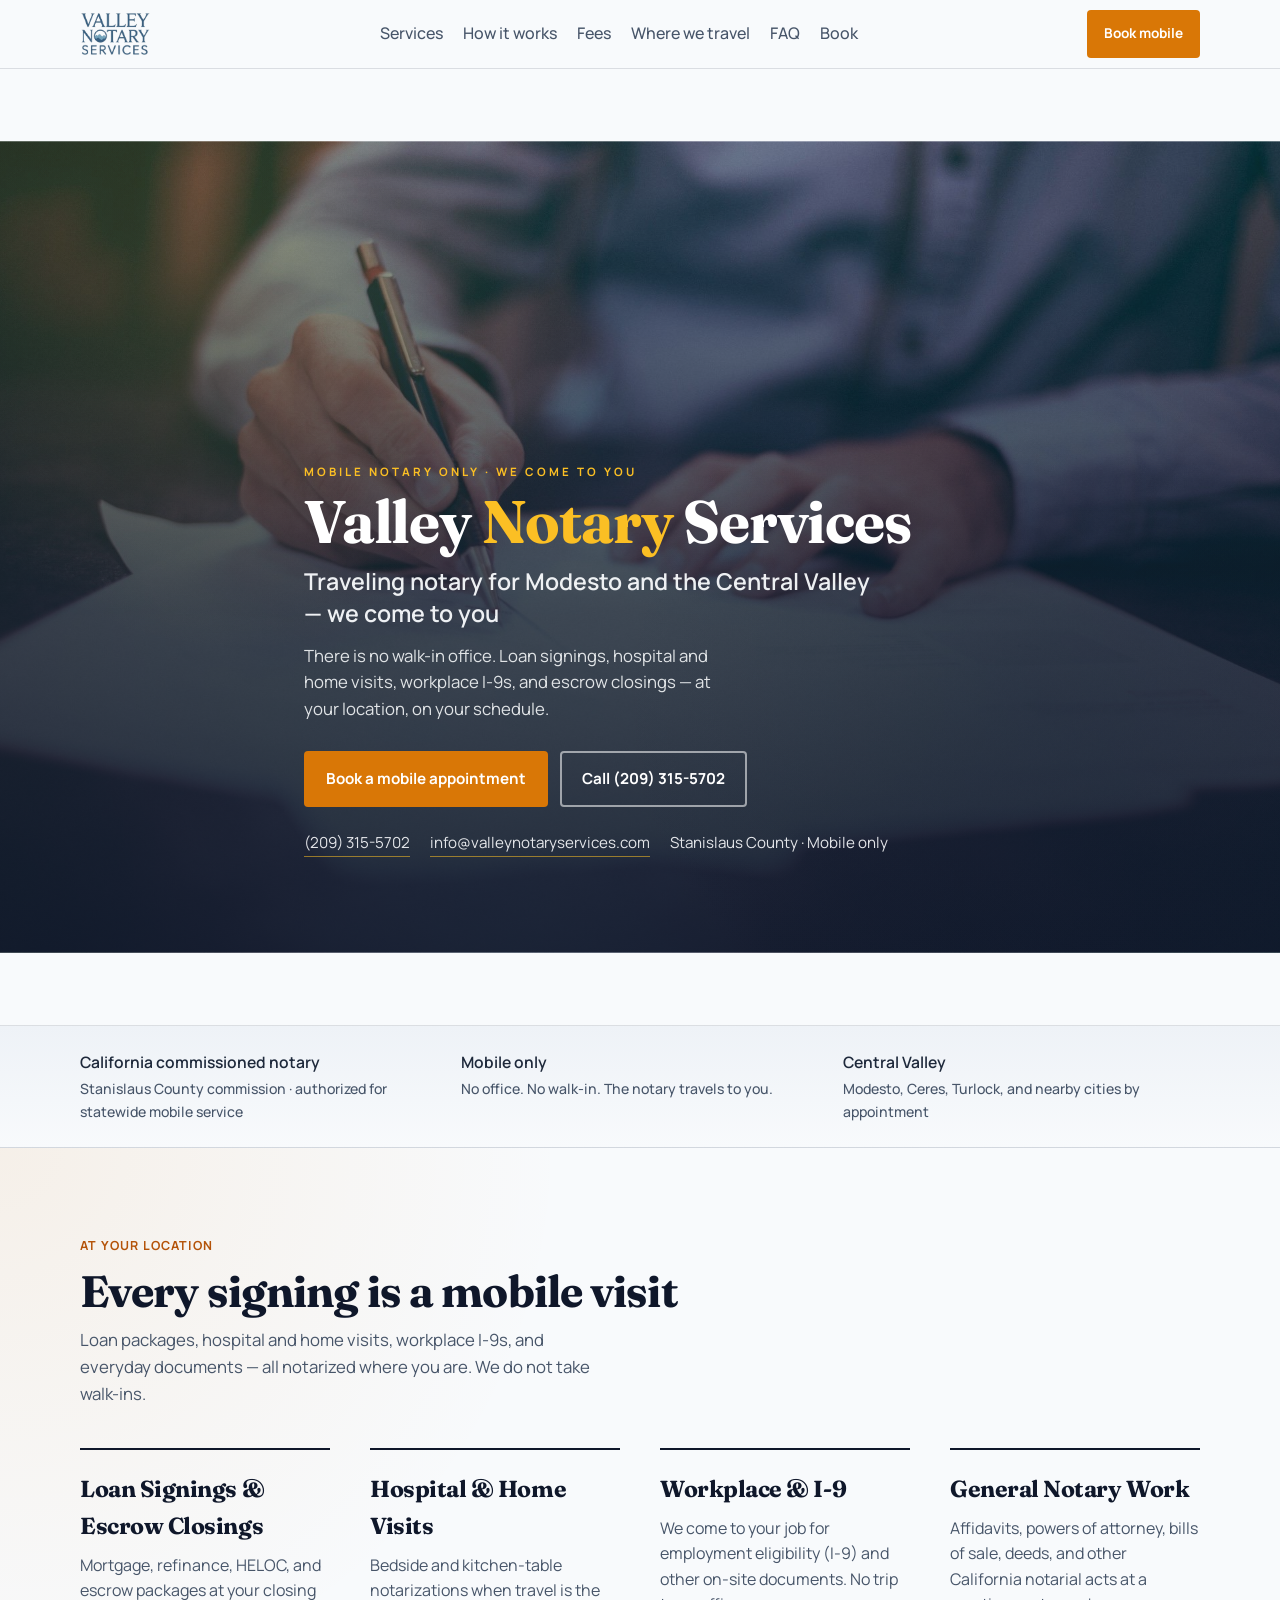
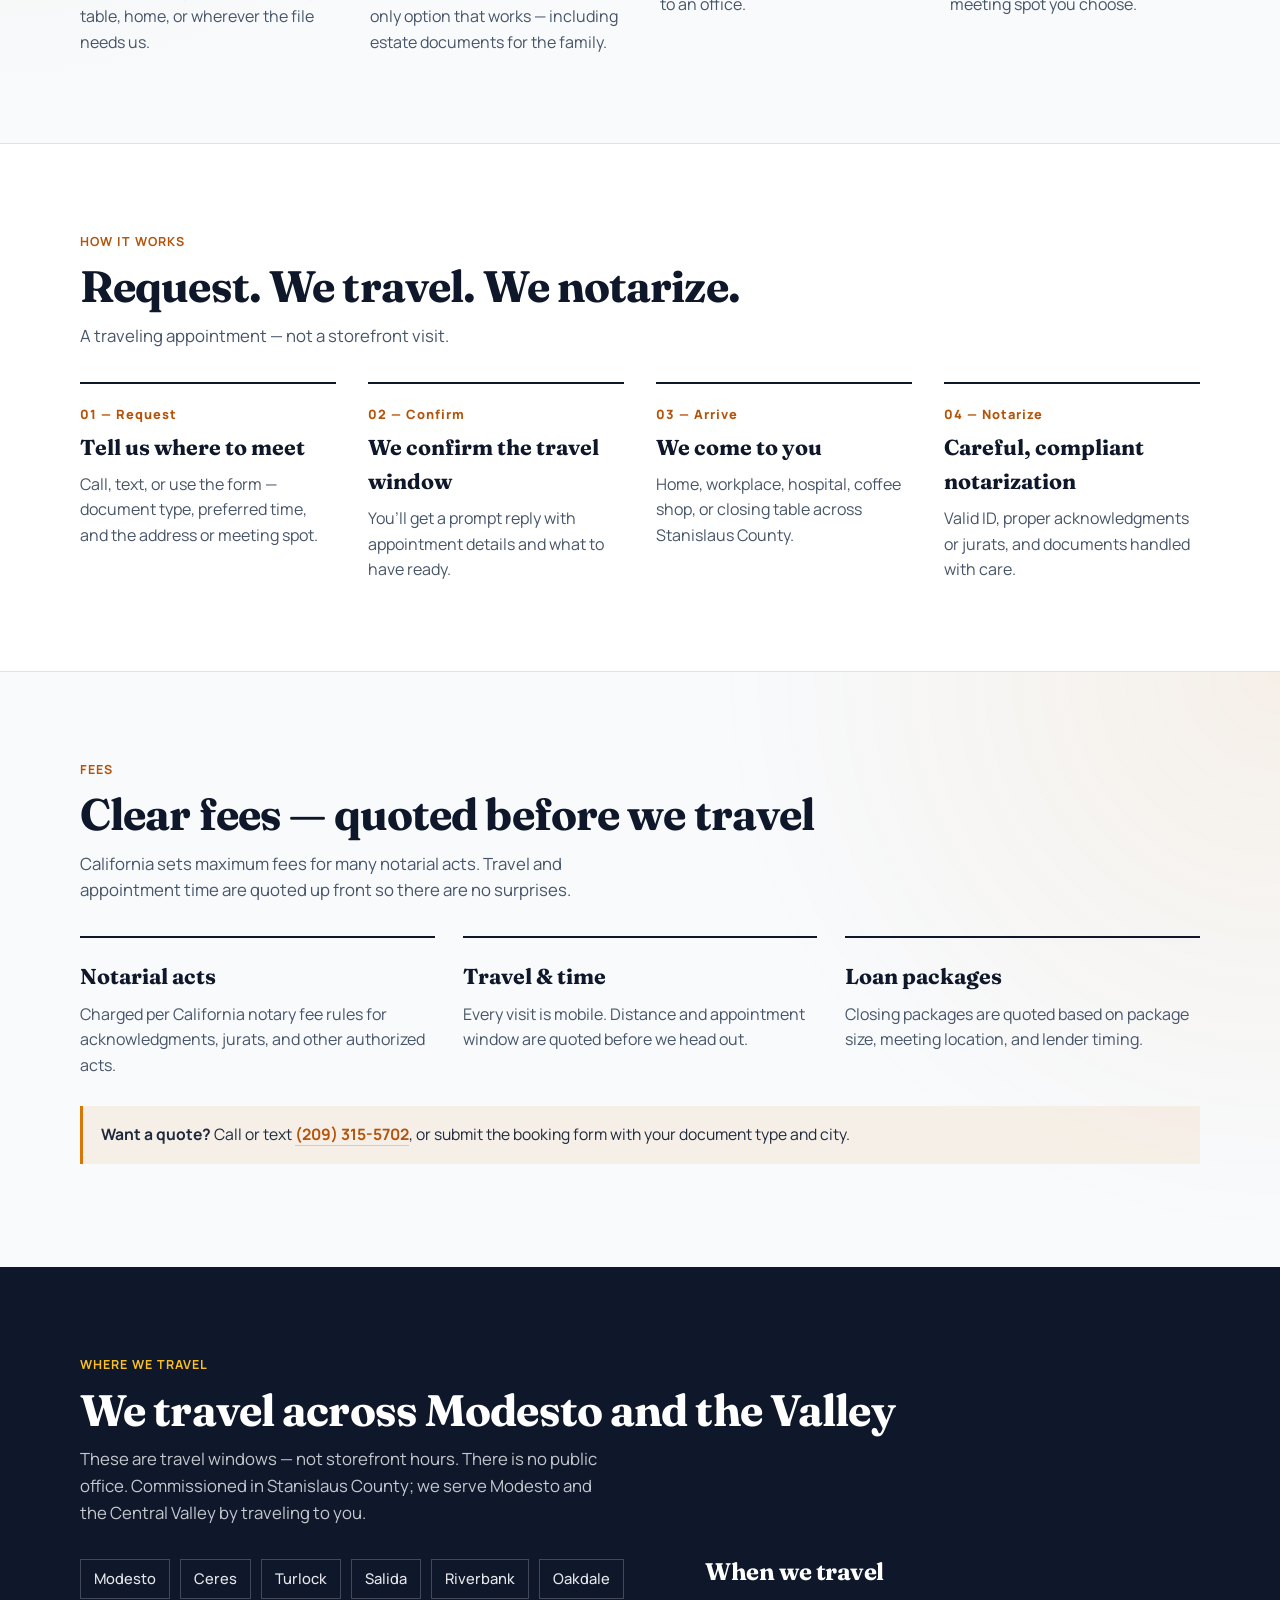
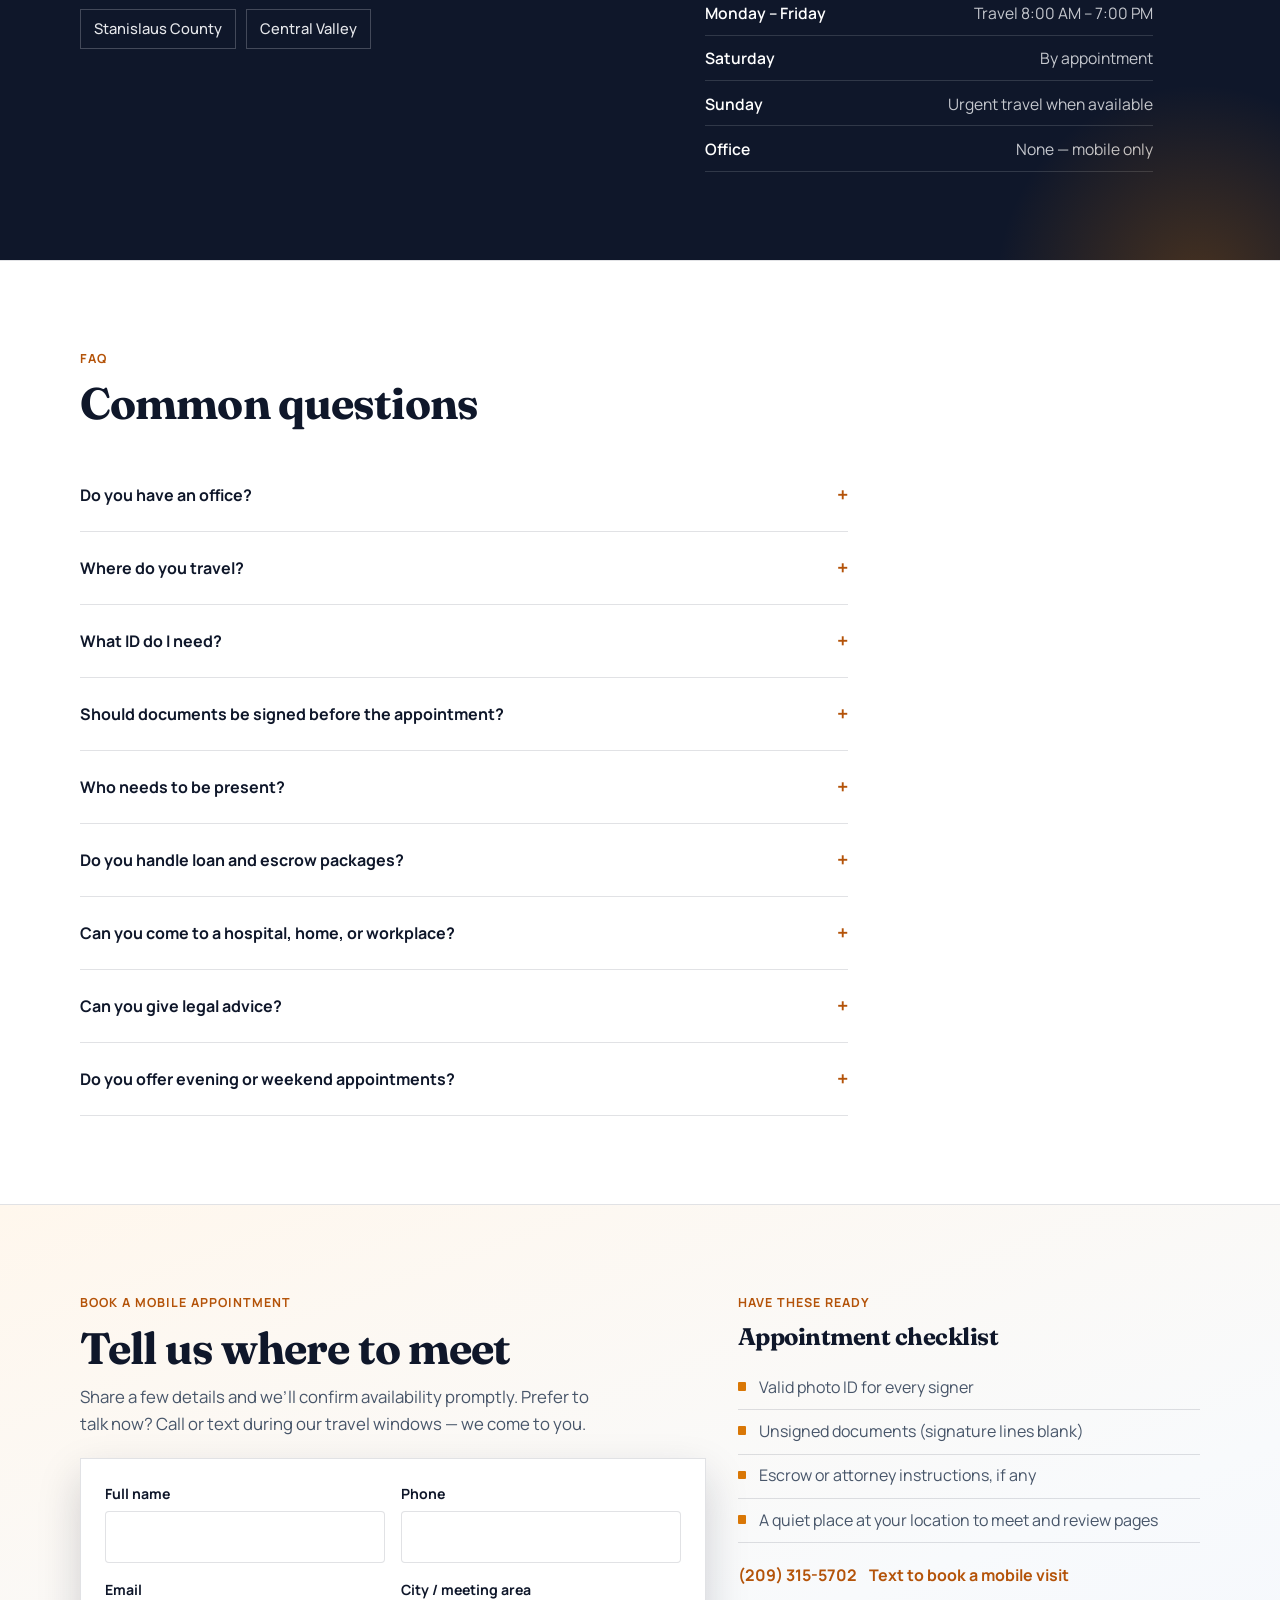
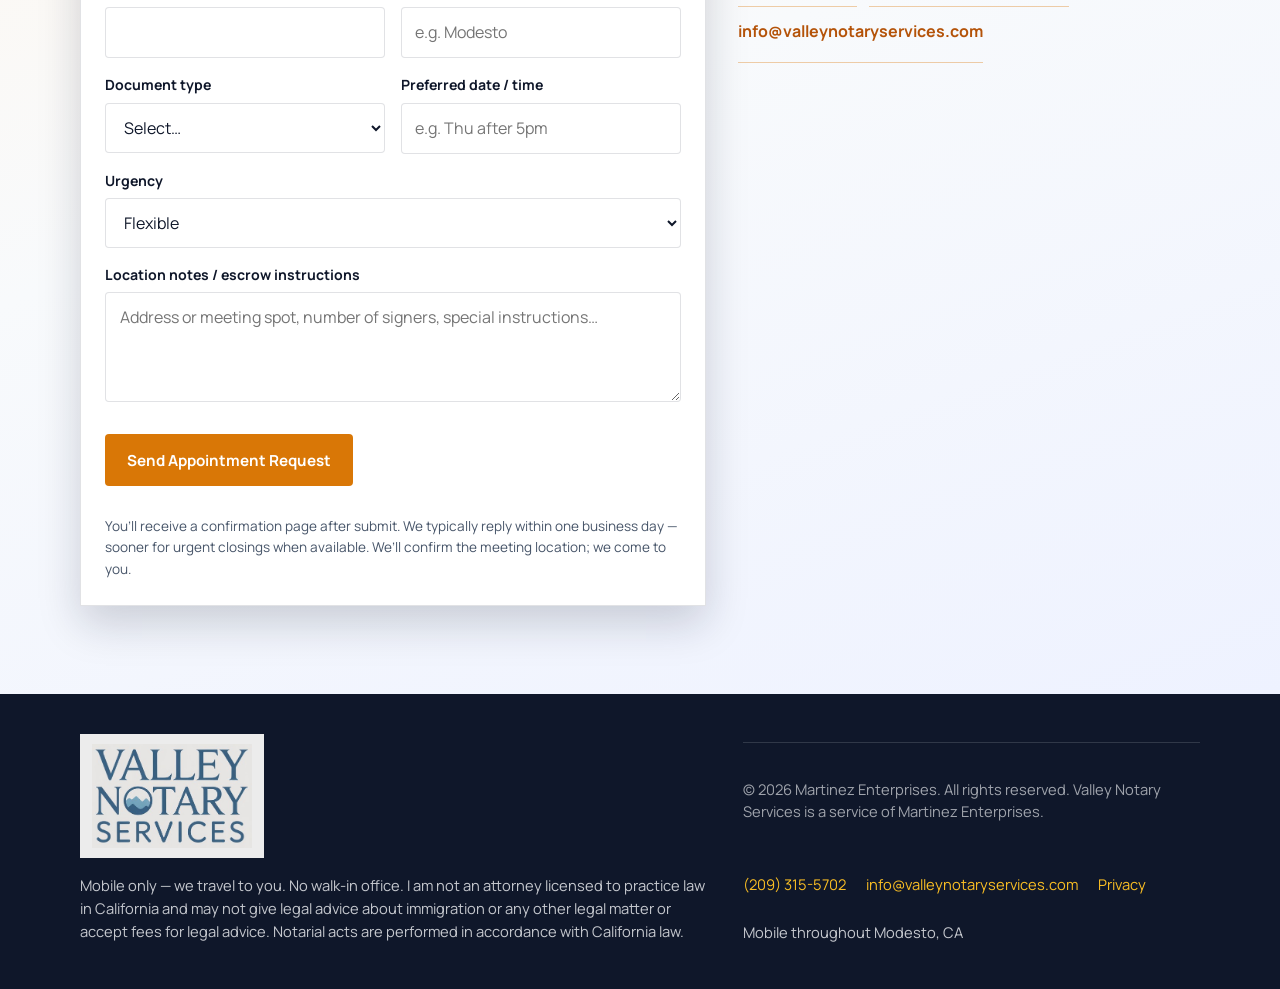
==== commit 550e2681: "Position Valley Notary Services as mobile-only. Hero, trust bar, services, FAQ, hours, and footer no" ====
--- a/index.html
+++ b/index.html
@@ -1,11 +1,11 @@
 <!DOCTYPE html>
 <html lang="en">
 <head>
-  <!-- build: pro-rebuild-20260724b -->
+  <!-- build: mobile-only-20260906a -->
   <meta charset="UTF-8" />
   <meta name="viewport" content="width=device-width, initial-scale=1.0" />
-  <title>Valley Notary Services | Professional Mobile Notary in Modesto, CA</title>
-  <meta name="description" content="Mobile California notary public in Modesto and Stanislaus County. Loan signings, real estate closings, estate documents, and general notarizations — we come to you. Call (209) 315-5702." />
+  <title>Valley Notary Services | Mobile Notary Only — We Come to You</title>
+  <meta name="description" content="Mobile notary only — we come to you. Traveling California notary public for Modesto and Stanislaus County. Loan signings, hospital and home visits, workplace I-9s, and escrow closings at your location. No walk-in office. Call (209) 315-5702." />
   <meta name="robots" content="index, follow" />
   <meta name="theme-color" content="#0f172a" />
   <meta name="geo.region" content="US-CA" />
@@ -17,8 +17,8 @@
 
   <meta property="og:type" content="website" />
   <meta property="og:url" content="https://valleynotaryservices.com/" />
-  <meta property="og:title" content="Valley Notary Services | Professional Mobile Notary in Modesto, CA" />
-  <meta property="og:description" content="Mobile California notary public for Modesto and the Central Valley. Loan signings, estate documents, and everyday notarizations — on your schedule." />
+  <meta property="og:title" content="Valley Notary Services | Mobile Notary Only — We Come to You" />
+  <meta property="og:description" content="Traveling California notary for Modesto and the Central Valley. Loan signings, hospital and home visits, workplace I-9s, and escrow closings at your location. No walk-in office." />
   <meta property="og:image" content="https://valleynotaryservices.com/og-image.png" />
   <meta property="og:image:width" content="1200" />
   <meta property="og:image:height" content="630" />
@@ -26,14 +26,14 @@
   <meta property="og:site_name" content="Valley Notary Services" />
 
   <meta name="twitter:card" content="summary_large_image" />
-  <meta name="twitter:title" content="Valley Notary Services | Mobile Notary Modesto, CA" />
-  <meta name="twitter:description" content="Mobile California notary for loan signings, real estate, and everyday documents across Stanislaus County." />
+  <meta name="twitter:title" content="Valley Notary Services | Mobile Notary Only" />
+  <meta name="twitter:description" content="Mobile notary only — we come to you. Loan signings, hospital and home visits, workplace I-9s, and escrow closings across Stanislaus County." />
   <meta name="twitter:image" content="https://valleynotaryservices.com/og-image.png" />
 
   <link rel="preconnect" href="https://fonts.googleapis.com" />
   <link rel="preconnect" href="https://fonts.gstatic.com" crossorigin />
   <link href="https://fonts.googleapis.com/css2?family=Fraunces:opsz,wght@9..144,500;9..144,700&family=Manrope:wght@400;500;600;700&display=swap" rel="stylesheet" />
-  <link rel="stylesheet" href="/css/style.css?v=20260724b" />
+  <link rel="stylesheet" href="/css/style.css?v=20260906a" />
 
   <script type="application/ld+json">
   {
@@ -43,9 +43,10 @@
     "url": "https://valleynotaryservices.com/",
     "logo": "https://valleynotaryservices.com/images/logo.png",
     "image": "https://valleynotaryservices.com/og-image.png",
-    "description": "Professional mobile California notary public serving Modesto, Stanislaus County, and the Central Valley.",
+    "description": "Mobile-only traveling California notary public. We come to you in Modesto, Stanislaus County, and the Central Valley. No walk-in office.",
     "email": "info@valleynotaryservices.com",
     "telephone": "+1-209-315-5702",
+    "serviceType": "Mobile notary",
     "address": {
       "@type": "PostalAddress",
       "addressLocality": "Modesto",
@@ -93,11 +94,11 @@
         <a href="#services">Services</a>
         <a href="#how-it-works">How it works</a>
         <a href="#fees">Fees</a>
-        <a href="#area">Service area</a>
+        <a href="#area">Where we travel</a>
         <a href="#faq">FAQ</a>
         <a href="#book">Book</a>
       </nav>
-      <a class="btn btn-primary nav-cta-desktop tap-target" href="#book">Request a Notary</a>
+      <a class="btn btn-primary nav-cta-desktop tap-target" href="#book">Book mobile</a>
     </div>
   </header>
 
@@ -106,17 +107,18 @@
       <div class="hero-stage">
         <div class="hero-media" role="img" aria-label="Documents prepared for professional notarization"></div>
         <div class="wrap hero-content">
+          <p class="hero-kicker">Mobile notary only · We come to you</p>
           <p class="hero-brand">Valley <span>Notary</span> Services</p>
-          <h1 id="hero-heading">Mobile notary public for Modesto and the Central Valley</h1>
-          <p class="hero-lead">Reliable on-site notarizations for loan signings, real estate, and everyday documents — when and where you need them.</p>
+          <h1 id="hero-heading">Traveling notary for Modesto and the Central Valley — we come to you</h1>
+          <p class="hero-lead">There is no walk-in office. Loan signings, hospital and home visits, workplace I-9s, and escrow closings — at your location, on your schedule.</p>
           <div class="hero-actions">
-            <a class="btn btn-primary tap-target" href="#book">Request a Notary</a>
+            <a class="btn btn-primary tap-target" href="#book">Book a mobile appointment</a>
             <a class="btn btn-secondary tap-target" href="tel:+12093155702">Call (209) 315-5702</a>
           </div>
           <div class="hero-contact">
             <a href="tel:+12093155702" data-phone-href data-phone-label>(209) 315-5702</a>
             <a href="mailto:info@valleynotaryservices.com" data-email-href data-email-label>info@valleynotaryservices.com</a>
-            <span>Stanislaus County · Mobile appointments</span>
+            <span>Stanislaus County · Mobile only</span>
           </div>
         </div>
       </div>
@@ -124,35 +126,35 @@
 
     <div class="trust" aria-label="Why choose us">
       <div class="wrap trust-row">
-        <div class="trust-item">California Notary Public<span>Commissioned for statewide mobile service</span></div>
-        <div class="trust-item">Loan &amp; Real Estate Ready<span>Escrow, refinance, mortgage, and HELOC signings</span></div>
-        <div class="trust-item">We Come to You<span>Homes, offices, hospitals, and convenient meeting spots</span></div>
+        <div class="trust-item">California commissioned notary<span>Stanislaus County commission · authorized for statewide mobile service</span></div>
+        <div class="trust-item">Mobile only<span>No office. No walk-in. The notary travels to you.</span></div>
+        <div class="trust-item">Central Valley<span>Modesto, Ceres, Turlock, and nearby cities by appointment</span></div>
       </div>
     </div>
 
     <section class="services" id="services" aria-labelledby="services-heading">
       <div class="wrap">
         <div class="services-head">
-          <p class="section-kicker">Core Services</p>
-          <h2 class="section-title" id="services-heading">Notary support built for busy Central Valley schedules</h2>
-          <p class="section-lead">From complex closing packages to same-day affidavits, appointments are handled with clear communication and careful document handling.</p>
+          <p class="section-kicker">At your location</p>
+          <h2 class="section-title" id="services-heading">Every signing is a mobile visit</h2>
+          <p class="section-lead">Loan packages, hospital and home visits, workplace I-9s, and everyday documents — all notarized where you are. We do not take walk-ins.</p>
         </div>
         <div class="service-grid">
           <article class="service">
-            <h3>Loan Signing &amp; Real Estate Closings</h3>
-            <p>Escrow packages, mortgages, refinances, and HELOC signings completed with attention to detail and lender timelines.</p>
+            <h3>Loan Signings &amp; Escrow Closings</h3>
+            <p>Mortgage, refinance, HELOC, and escrow packages at your closing table, home, or wherever the file needs us.</p>
           </article>
           <article class="service">
-            <h3>Estate Planning Documents</h3>
-            <p>Wills, trusts, healthcare directives, and related acknowledgments notarized at a location that works for your family.</p>
+            <h3>Hospital &amp; Home Visits</h3>
+            <p>Bedside and kitchen-table notarizations when travel is the only option that works — including estate documents for the family.</p>
+          </article>
+          <article class="service">
+            <h3>Workplace &amp; I-9</h3>
+            <p>We come to your job for employment eligibility (I-9) and other on-site documents. No trip to an office.</p>
           </article>
           <article class="service">
             <h3>General Notary Work</h3>
-            <p>Affidavits, powers of attorney, bills of sale, deeds, and other everyday California notarial acts.</p>
-          </article>
-          <article class="service">
-            <h3>Mobile &amp; On-Site Visits</h3>
-            <p>Meet at homes, offices, hospitals, coffee shops, or other convenient spots across Modesto and nearby communities.</p>
+            <p>Affidavits, powers of attorney, bills of sale, deeds, and other California notarial acts at a meeting spot you choose.</p>
           </article>
         </div>
       </div>
@@ -161,23 +163,23 @@
     <section class="process" id="how-it-works" aria-labelledby="process-heading">
       <div class="wrap">
         <p class="section-kicker">How it works</p>
-        <h2 class="section-title" id="process-heading">From request to stamped documents</h2>
-        <p class="section-lead">A clear path so closings and everyday notarizations stay on schedule.</p>
+        <h2 class="section-title" id="process-heading">Request. We travel. We notarize.</h2>
+        <p class="section-lead">A traveling appointment — not a storefront visit.</p>
         <ol class="process-grid">
           <li class="process-step">
             <span class="process-num">01 — Request</span>
-            <h3>Tell us what you need</h3>
-            <p>Call, text, or use the form — document type, preferred time, and where we should meet.</p>
+            <h3>Tell us where to meet</h3>
+            <p>Call, text, or use the form — document type, preferred time, and the address or meeting spot.</p>
           </li>
           <li class="process-step">
             <span class="process-num">02 — Confirm</span>
-            <h3>We confirm availability</h3>
+            <h3>We confirm the travel window</h3>
             <p>You’ll get a prompt reply with appointment details and what to have ready.</p>
           </li>
           <li class="process-step">
             <span class="process-num">03 — Arrive</span>
             <h3>We come to you</h3>
-            <p>Home, office, hospital, or a convenient public spot across Stanislaus County.</p>
+            <p>Home, workplace, hospital, coffee shop, or closing table across Stanislaus County.</p>
           </li>
           <li class="process-step">
             <span class="process-num">04 — Notarize</span>
@@ -200,11 +202,11 @@
           </article>
           <article class="fee-card">
             <h3>Travel &amp; time</h3>
-            <p>Mobile visits include travel distance and appointment window. You’ll get that quote before we head out.</p>
+            <p>Every visit is mobile. Distance and appointment window are quoted before we head out.</p>
           </article>
           <article class="fee-card">
             <h3>Loan packages</h3>
-            <p>Closing packages are quoted based on package size, location, and lender timing requirements.</p>
+            <p>Closing packages are quoted based on package size, meeting location, and lender timing.</p>
           </article>
         </div>
         <p class="fee-note"><strong>Want a quote?</strong> Call or text <a href="tel:+12093155702">(209) 315-5702</a>, or submit the booking form with your document type and city.</p>
@@ -213,12 +215,12 @@
 
     <section class="area" id="area" aria-labelledby="area-heading">
       <div class="wrap">
-        <p class="section-kicker">Service Area &amp; Hours</p>
-        <h2 class="section-title" id="area-heading">Serving Modesto and Stanislaus County</h2>
-        <p class="section-lead">Mobile coverage across Modesto, Ceres, Turlock, Salida, and the broader Central Valley — with flexible appointment windows for weekday and evening needs.</p>
+        <p class="section-kicker">Where we travel</p>
+        <h2 class="section-title" id="area-heading">We travel across Modesto and the Valley</h2>
+        <p class="section-lead">These are travel windows — not storefront hours. There is no public office. Commissioned in Stanislaus County; we serve Modesto and the Central Valley by traveling to you.</p>
         <div class="area-grid">
           <div>
-            <ul class="city-list" aria-label="Primary service cities">
+            <ul class="city-list" aria-label="Cities we travel to">
               <li>Modesto</li>
               <li>Ceres</li>
               <li>Turlock</li>
@@ -230,11 +232,11 @@
             </ul>
           </div>
           <div class="hours">
-            <h3 class="section-title section-title-sm">Appointment Hours</h3>
+            <h3 class="section-title section-title-sm">When we travel</h3>
             <dl>
               <div>
                 <dt>Monday – Friday</dt>
-                <dd>8:00 AM – 7:00 PM</dd>
+                <dd>Travel 8:00 AM – 7:00 PM</dd>
               </div>
               <div>
                 <dt>Saturday</dt>
@@ -242,11 +244,11 @@
               </div>
               <div>
                 <dt>Sunday</dt>
-                <dd>Limited / urgent requests</dd>
+                <dd>Urgent travel when available</dd>
               </div>
               <div>
-                <dt>Travel</dt>
-                <dd>Mobile across the Valley</dd>
+                <dt>Office</dt>
+                <dd>None — mobile only</dd>
               </div>
             </dl>
           </div>
@@ -260,6 +262,14 @@
         <h2 class="section-title" id="faq-heading">Common questions</h2>
         <div class="faq-list">
           <details class="faq-item">
+            <summary>Do you have an office?</summary>
+            <p>No. Valley Notary Services is mobile only. There is no walk-in location. We meet you at home, your workplace, a hospital, a coffee shop, or the closing table.</p>
+          </details>
+          <details class="faq-item">
+            <summary>Where do you travel?</summary>
+            <p>Primarily Modesto, Ceres, Turlock, Salida, Riverbank, Oakdale, and the broader Stanislaus County / Central Valley area. Ask if your city is nearby — we’ll confirm travel before booking.</p>
+          </details>
+          <details class="faq-item">
             <summary>What ID do I need?</summary>
             <p>Each signer must present valid, current photo identification that meets California notary requirements (for example, a driver’s license, state ID, or passport). Bring original IDs — not photocopies.</p>
           </details>
@@ -273,7 +283,11 @@
           </details>
           <details class="faq-item">
             <summary>Do you handle loan and escrow packages?</summary>
-            <p>Yes. We complete mobile loan signings and real estate closing packages with careful attention to lender timelines and instructions.</p>
+            <p>Yes. We complete mobile loan signings and real estate closing packages at your location, with careful attention to lender timelines and instructions.</p>
+          </details>
+          <details class="faq-item">
+            <summary>Can you come to a hospital, home, or workplace?</summary>
+            <p>Yes. Hospital, home, workplace, I-9, and other on-site visits are the core of this practice. Tell us the meeting spot when you book.</p>
           </details>
           <details class="faq-item">
             <summary>Can you give legal advice?</summary>
@@ -281,11 +295,7 @@
           </details>
           <details class="faq-item">
             <summary>Do you offer evening or weekend appointments?</summary>
-            <p>Weekdays run 8:00 AM–7:00 PM. Saturdays are by appointment; Sundays are limited to urgent requests when available.</p>
-          </details>
-          <details class="faq-item">
-            <summary>Where do you travel?</summary>
-            <p>Primarily Modesto, Ceres, Turlock, Salida, Riverbank, Oakdale, and the broader Stanislaus County / Central Valley area. Ask if your city is nearby — we’ll confirm travel before booking.</p>
+            <p>Weekdays we travel 8:00 AM–7:00 PM. Saturdays are by appointment; Sundays are limited to urgent travel when available. These are appointment windows, not office hours.</p>
           </details>
         </div>
       </div>
@@ -294,9 +304,9 @@
     <section class="book" id="book" aria-labelledby="book-heading">
       <div class="wrap book-grid">
         <div>
-          <p class="section-kicker">Book an Appointment</p>
-          <h2 class="section-title" id="book-heading">Request a mobile notary visit</h2>
-          <p class="section-lead" style="margin-bottom:1.25rem;">Share a few details and we’ll confirm availability promptly. Prefer to talk now? Call or text anytime during appointment hours.</p>
+          <p class="section-kicker">Book a mobile appointment</p>
+          <h2 class="section-title" id="book-heading">Tell us where to meet</h2>
+          <p class="section-lead" style="margin-bottom:1.25rem;">Share a few details and we’ll confirm availability promptly. Prefer to talk now? Call or text during our travel windows — we come to you.</p>
 
           <form
             class="book-form"
@@ -337,6 +347,8 @@
                   <select id="document_type" name="document_type" required>
                     <option value="">Select…</option>
                     <option>Loan / real estate closing</option>
+                    <option>Hospital / home visit</option>
+                    <option>Workplace / I-9</option>
                     <option>Estate planning (will, trust, directive)</option>
                     <option>Power of attorney</option>
                     <option>Affidavit / general notary</option>
@@ -364,7 +376,7 @@
               <div class="form-actions">
                 <button type="submit" class="btn btn-primary tap-target">Send Appointment Request</button>
               </div>
-              <p class="form-note">You’ll receive a confirmation page after submit. We typically reply within one business day — sooner for urgent closings when available.</p>
+              <p class="form-note">You’ll receive a confirmation page after submit. We typically reply within one business day — sooner for urgent closings when available. We’ll confirm the meeting location; we come to you.</p>
             </div>
           </form>
         </div>
@@ -376,11 +388,11 @@
             <li>Valid photo ID for every signer</li>
             <li>Unsigned documents (signature lines blank)</li>
             <li>Escrow or attorney instructions, if any</li>
-            <li>A quiet place to meet and review pages</li>
+            <li>A quiet place at your location to meet and review pages</li>
           </ul>
           <div class="contact-links">
             <a class="tap-target" href="tel:+12093155702" data-phone-href data-phone-label>(209) 315-5702</a>
-            <a class="tap-target" href="sms:+12093155702?body=Hi%20%E2%80%94%20I%27d%20like%20to%20request%20a%20mobile%20notary%20appointment." data-sms-href>Text to book</a>
+            <a class="tap-target" href="sms:+12093155702?body=Hi%20%E2%80%94%20I%27d%20like%20to%20book%20a%20mobile%20notary%20appointment." data-sms-href>Text to book a mobile visit</a>
             <a class="tap-target" href="mailto:info@valleynotaryservices.com" data-email-href data-email-label>info@valleynotaryservices.com</a>
           </div>
         </aside>
@@ -395,7 +407,7 @@
           <img src="/images/logo-light.png" alt="Valley Notary Services" width="413" height="267" loading="lazy" decoding="async" />
         </div>
         <p class="footer-disclaimer">
-          I am not an attorney licensed to practice law in California and may not give legal advice about immigration or any other legal matter or accept fees for legal advice. Notarial acts are performed in accordance with California law.
+          Mobile only — we travel to you. No walk-in office. I am not an attorney licensed to practice law in California and may not give legal advice about immigration or any other legal matter or accept fees for legal advice. Notarial acts are performed in accordance with California law.
         </p>
       </div>
       <div class="footer-meta">
@@ -404,7 +416,7 @@
           <a href="tel:+12093155702">(209) 315-5702</a>
           <a href="mailto:info@valleynotaryservices.com">info@valleynotaryservices.com</a>
           <a href="/privacy.html">Privacy</a>
-          <span>Modesto, CA</span>
+          <span>Mobile throughout Modesto, CA</span>
         </div>
       </div>
     </div>
@@ -412,11 +424,11 @@
 
   <div class="sticky-cta" role="region" aria-label="Quick contact">
     <a href="tel:+12093155702" class="tap-target" data-phone-href>Call</a>
-    <a href="sms:+12093155702?body=Hi%20%E2%80%94%20I%27d%20like%20to%20request%20a%20mobile%20notary%20appointment." class="tap-target" data-sms-href>Text</a>
-    <a href="#book" class="tap-target">Book</a>
+    <a href="sms:+12093155702?body=Hi%20%E2%80%94%20I%27d%20like%20to%20book%20a%20mobile%20notary%20appointment." class="tap-target" data-sms-href>Text</a>
+    <a href="#book" class="tap-target" aria-label="Book a mobile appointment">Book a mobile appointment</a>
   </div>
 
-  <script src="/js/site-config.js?v=20260724b"></script>
-  <script src="/js/main.js?v=20260724b"></script>
+  <script src="/js/site-config.js?v=20260906a"></script>
+  <script src="/js/main.js?v=20260906a"></script>
 </body>
 </html>
--- a/css/style.css
+++ b/css/style.css
@@ -178,6 +178,14 @@
   max-width: 42rem;
   animation: riseIn 700ms ease both;
 }
+.hero-kicker {
+  margin: 0 0 0.55rem;
+  font-size: 0.72rem;
+  font-weight: 700;
+  letter-spacing: 0.26em;
+  text-transform: uppercase;
+  color: var(--gold-soft);
+}
 .hero-brand {
   font-family: var(--font-display);
   font-size: clamp(2.35rem, 6.5vw, 3.75rem);
@@ -191,10 +199,10 @@
 .hero h1 {
   margin: 0 0 0.85rem;
   font-family: var(--font-body);
-  font-size: clamp(1.05rem, 2.4vw, 1.3rem);
+  font-size: clamp(1.15rem, 2.6vw, 1.45rem);
   font-weight: 600;
-  line-height: 1.4;
-  max-width: 36ch;
+  line-height: 1.35;
+  max-width: 38ch;
   color: rgba(248, 250, 252, 0.95);
 }
 .hero-lead {
@@ -547,6 +555,10 @@
 .sticky-cta a:last-child {
   border-right: 0;
   background: var(--gold);
+  font-size: 0.78rem;
+  line-height: 1.15;
+  padding: 0.4rem 0.45rem;
+  text-align: center;
 }
 .sticky-cta a:hover { background: var(--navy-soft); }
 .sticky-cta a:last-child:hover { background: var(--gold-deep); }
@@ -580,7 +592,7 @@
 
 @media (min-width: 720px) {
   .nav-toggle { display: none; }
-  .nav-cta-desktop { display: inline-flex; }
+  .nav-cta-desktop { display: inline-flex; padding: 0.7rem 0.95rem; font-size: 0.85rem; white-space: nowrap; }
   .nav-links {
     display: flex;
     position: static;
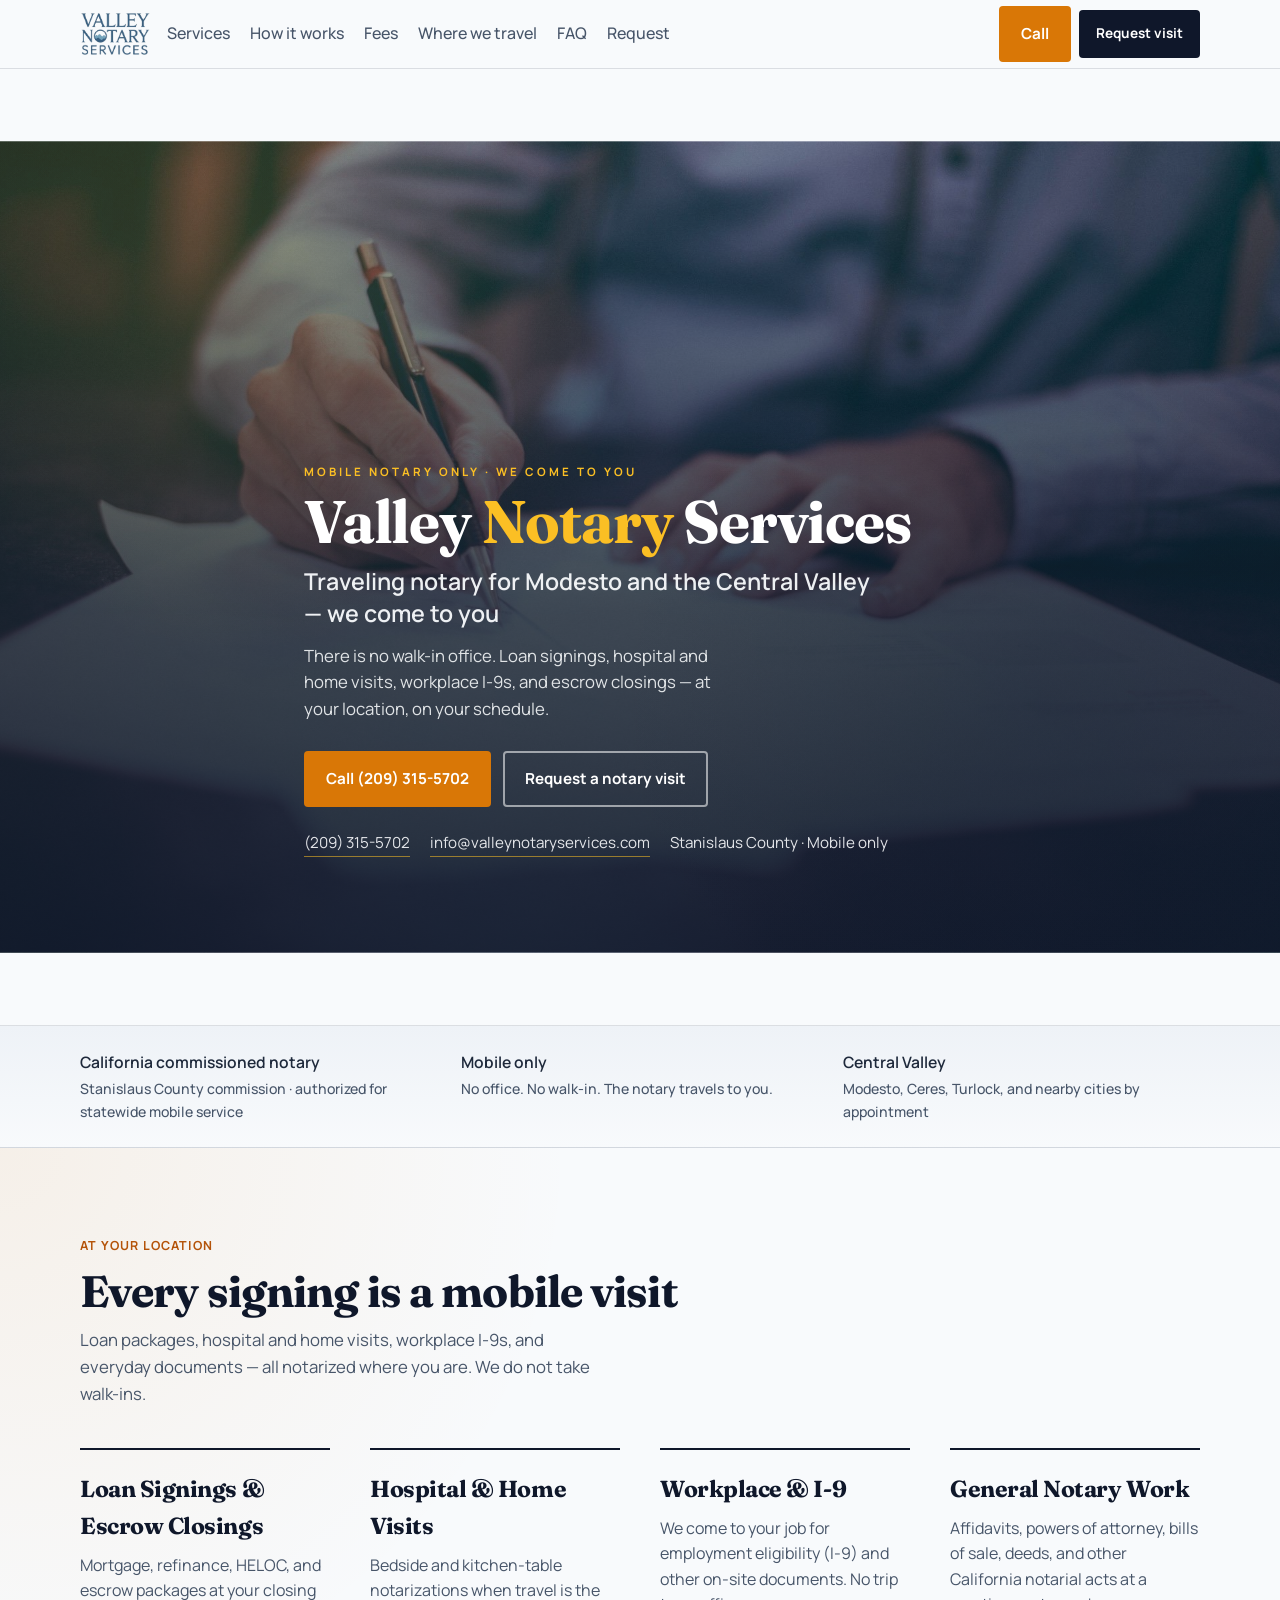
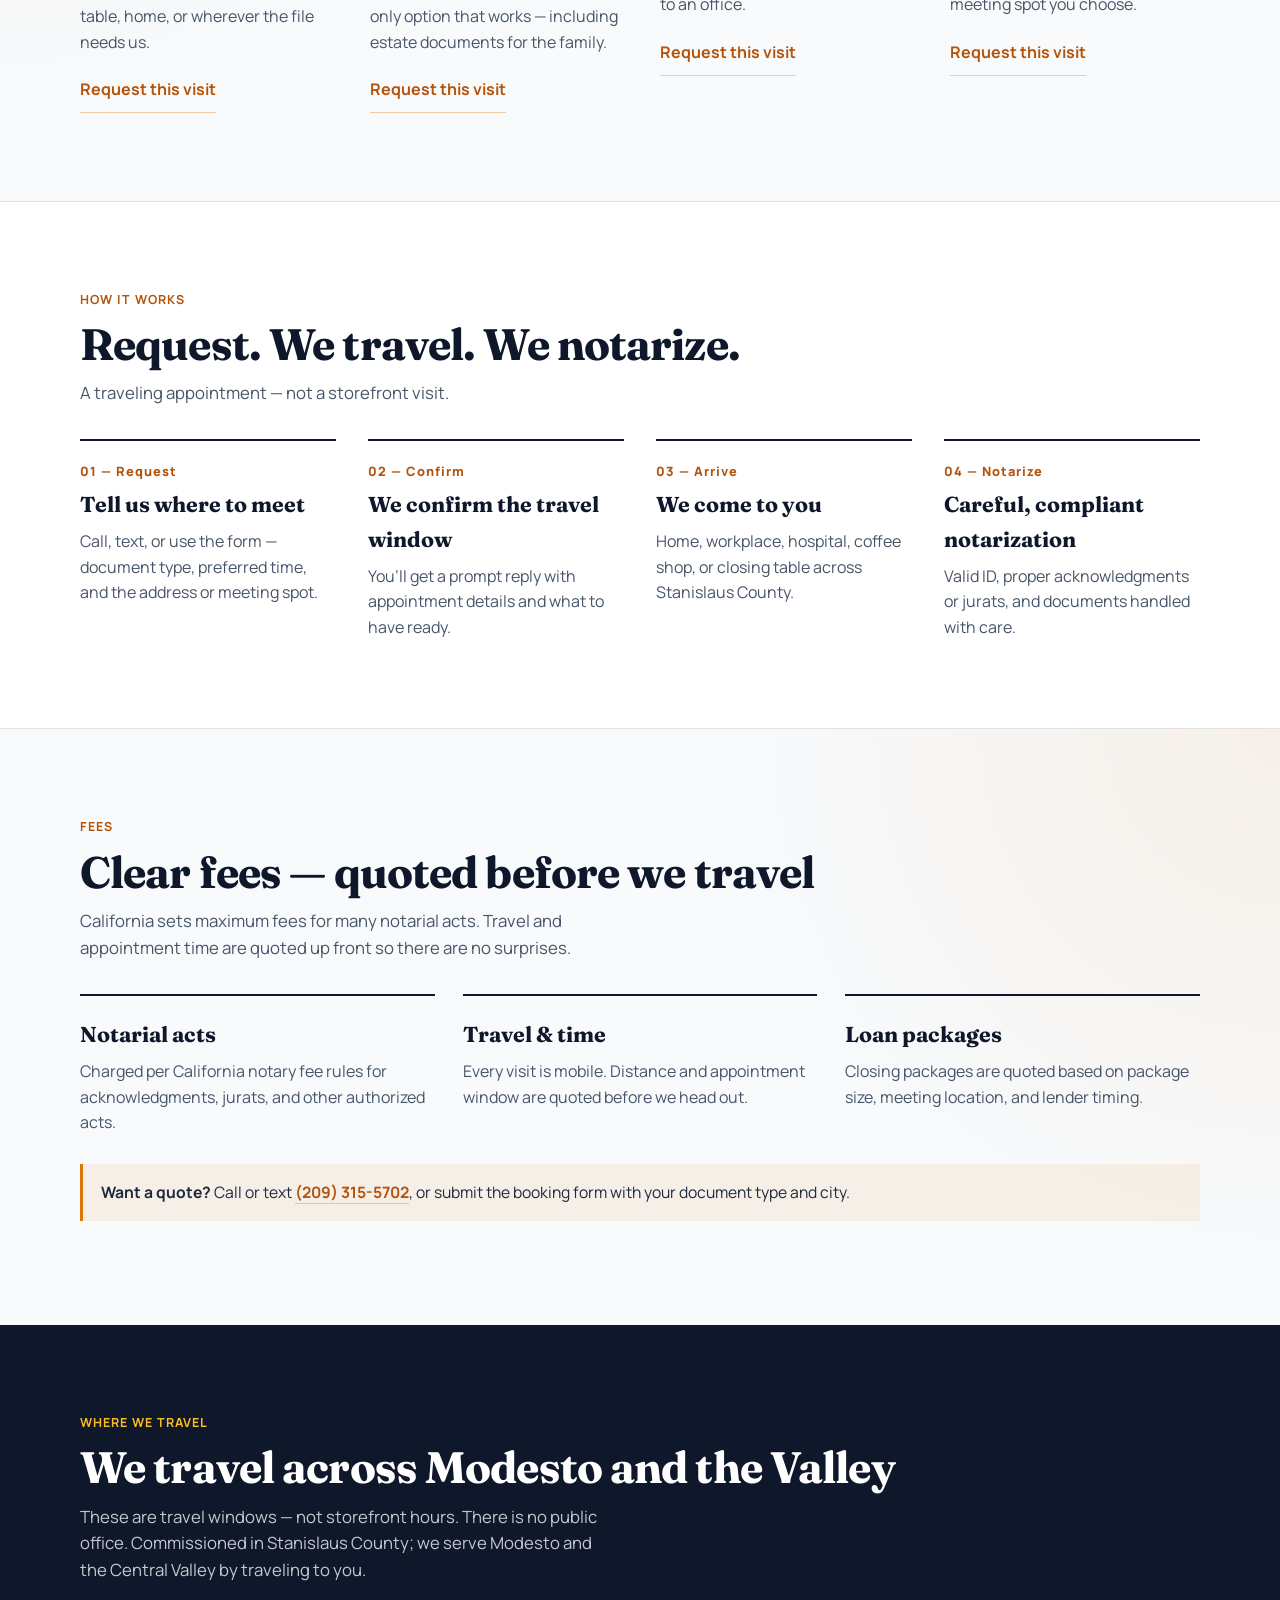
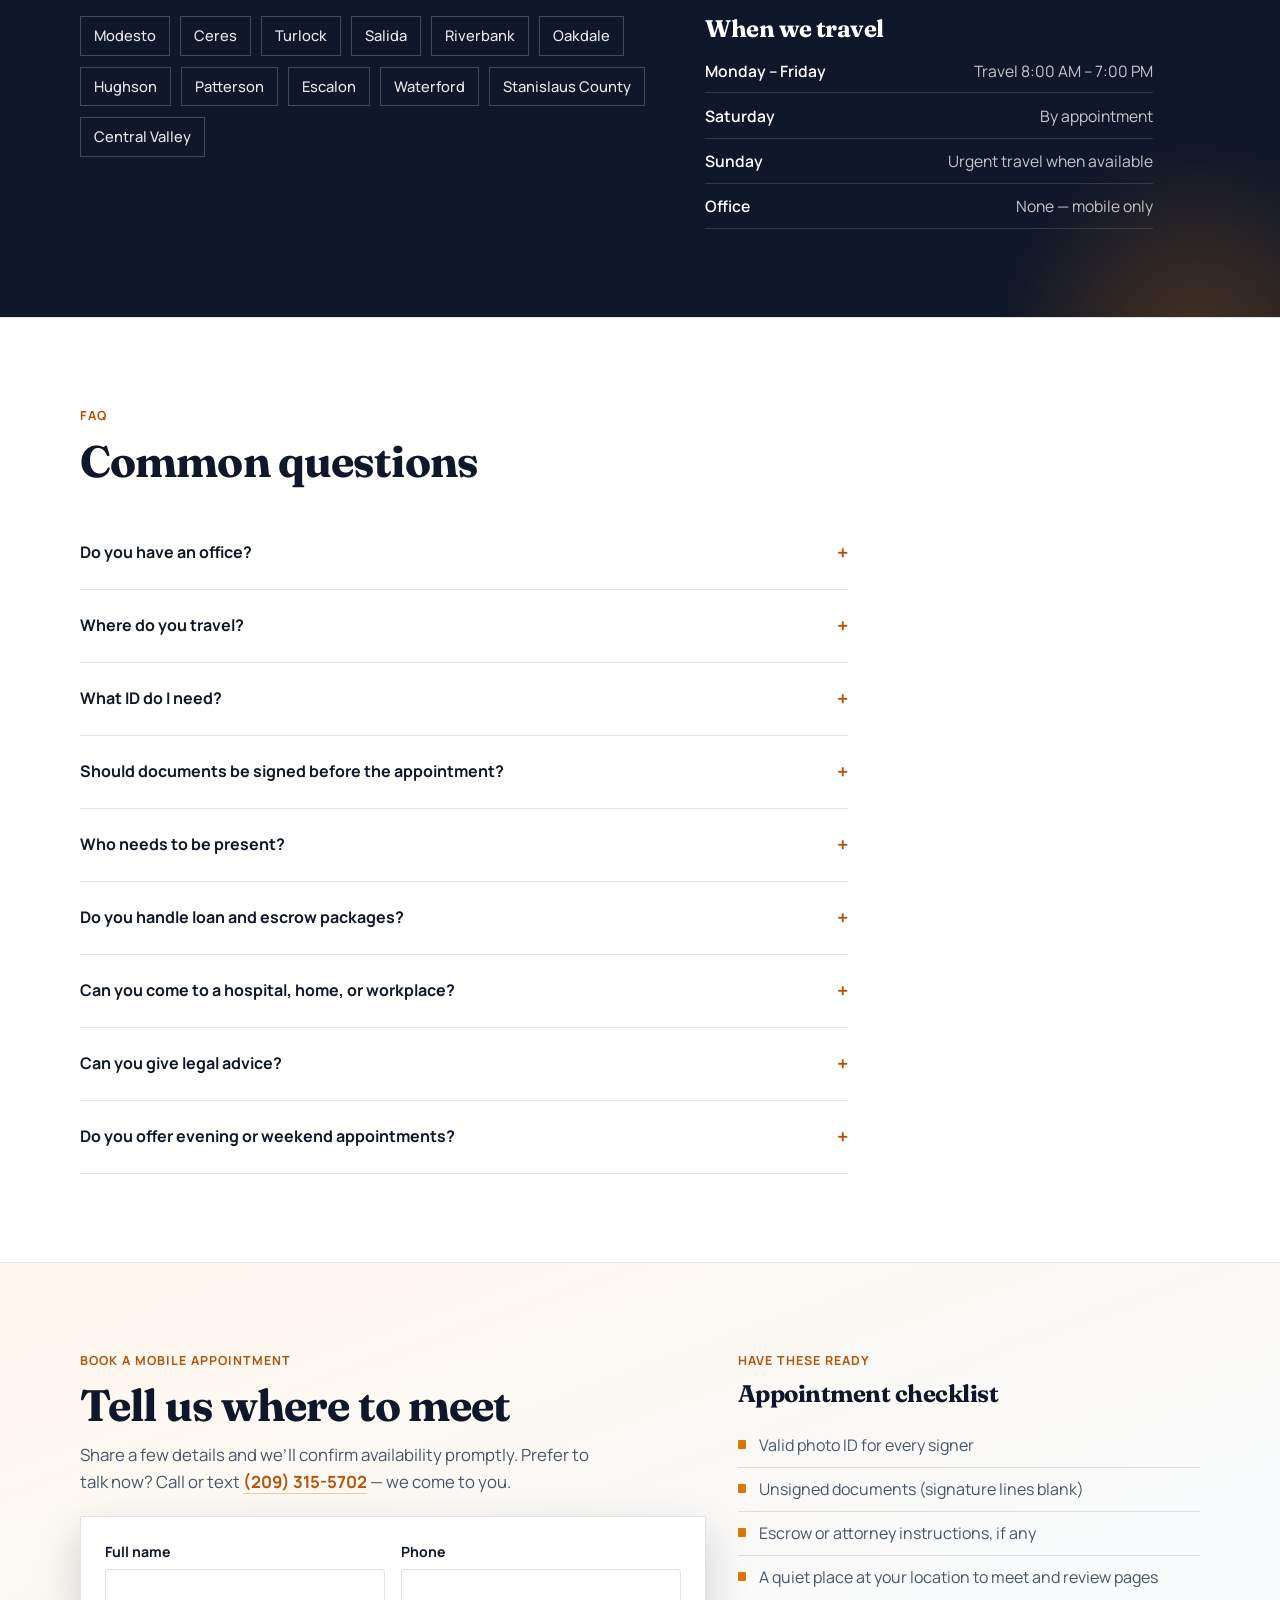
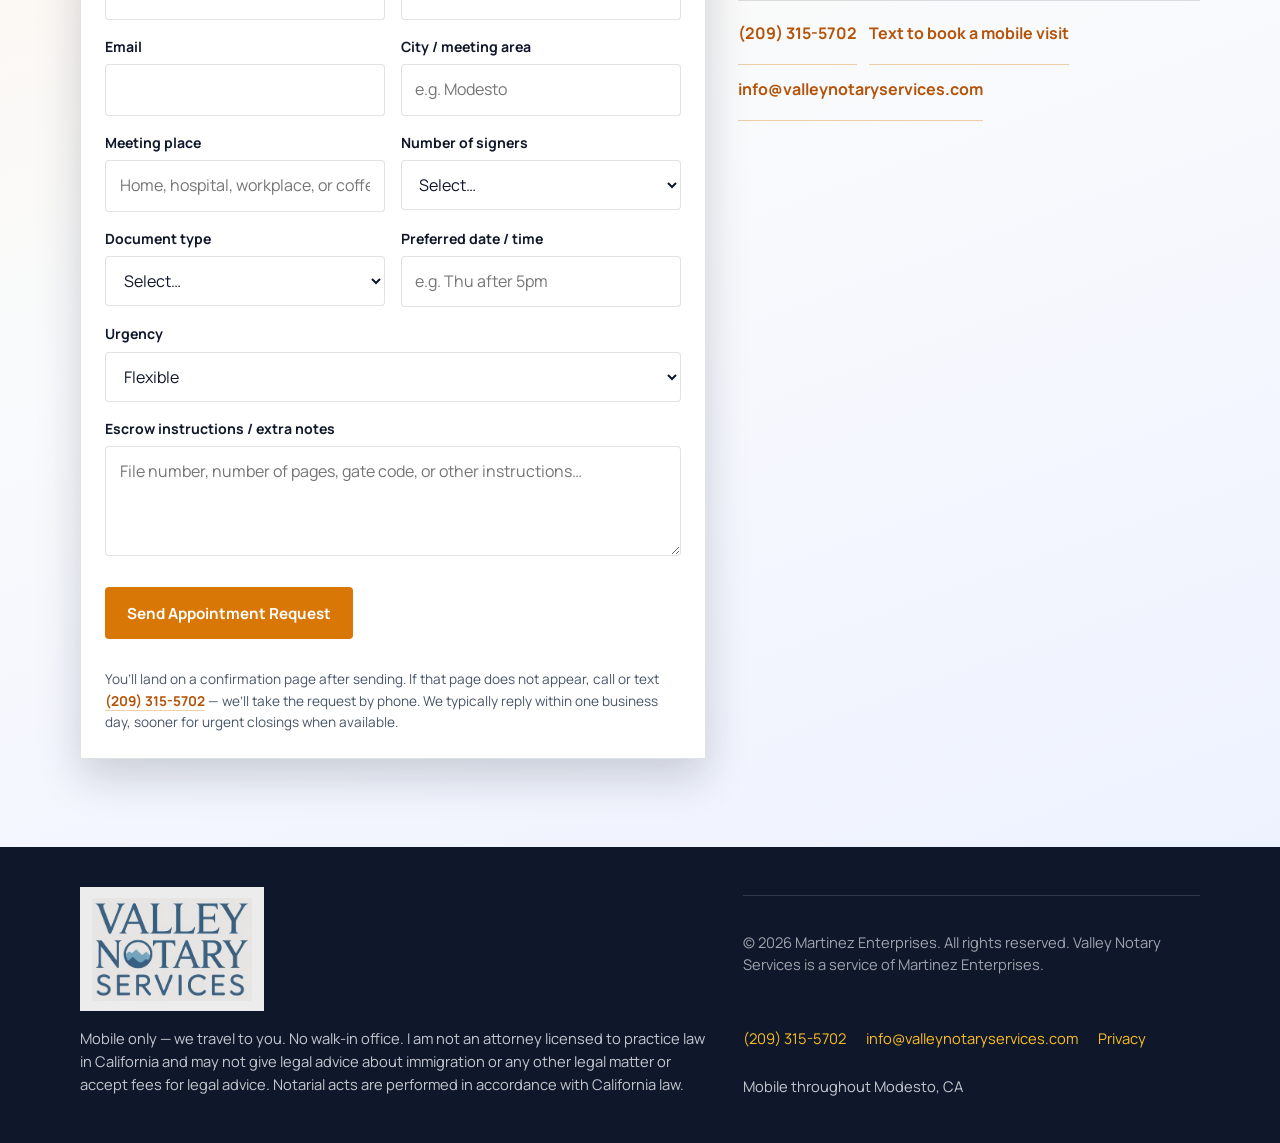
==== commit 121f62f2: "Ready the site to take mobile notary jobs next week. Lead with call and request CTAs, add a shareabl" ====
--- a/index.html
+++ b/index.html
@@ -1,7 +1,7 @@
 <!DOCTYPE html>
 <html lang="en">
 <head>
-  <!-- build: mobile-only-20260906a -->
+  <!-- build: jobs-ready-20260916b -->
   <meta charset="UTF-8" />
   <meta name="viewport" content="width=device-width, initial-scale=1.0" />
   <title>Valley Notary Services | Mobile Notary Only — We Come to You</title>
@@ -33,7 +33,8 @@
   <link rel="preconnect" href="https://fonts.googleapis.com" />
   <link rel="preconnect" href="https://fonts.gstatic.com" crossorigin />
   <link href="https://fonts.googleapis.com/css2?family=Fraunces:opsz,wght@9..144,500;9..144,700&family=Manrope:wght@400;500;600;700&display=swap" rel="stylesheet" />
-  <link rel="stylesheet" href="/css/style.css?v=20260906a" />
+  <meta property="og:image:alt" content="Valley Notary Services — mobile notary for Modesto and the Central Valley" />
+  <link rel="stylesheet" href="/css/style.css?v=20260916b" />
 
   <script type="application/ld+json">
   {
@@ -47,6 +48,13 @@
     "email": "info@valleynotaryservices.com",
     "telephone": "+1-209-315-5702",
     "serviceType": "Mobile notary",
+    "contactPoint": {
+      "@type": "ContactPoint",
+      "telephone": "+1-209-315-5702",
+      "contactType": "customer service",
+      "areaServed": "US-CA",
+      "availableLanguage": "English"
+    },
     "address": {
       "@type": "PostalAddress",
       "addressLocality": "Modesto",
@@ -60,6 +68,10 @@
       {"@type": "City", "name": "Salida"},
       {"@type": "City", "name": "Riverbank"},
       {"@type": "City", "name": "Oakdale"},
+      {"@type": "City", "name": "Hughson"},
+      {"@type": "City", "name": "Patterson"},
+      {"@type": "City", "name": "Escalon"},
+      {"@type": "City", "name": "Waterford"},
       {"@type": "AdministrativeArea", "name": "Stanislaus County"},
       {"@type": "AdministrativeArea", "name": "Central Valley, California"}
     ],
@@ -78,6 +90,46 @@
     "priceRange": "$$"
   }
   </script>
+  <script type="application/ld+json">
+  {
+    "@context": "https://schema.org",
+    "@type": "FAQPage",
+    "mainEntity": [
+      {
+        "@type": "Question",
+        "name": "Do you have an office?",
+        "acceptedAnswer": {
+          "@type": "Answer",
+          "text": "No. Valley Notary Services is mobile only. There is no walk-in location. We meet you at home, your workplace, a hospital, a coffee shop, or the closing table."
+        }
+      },
+      {
+        "@type": "Question",
+        "name": "Where do you travel?",
+        "acceptedAnswer": {
+          "@type": "Answer",
+          "text": "Primarily Modesto, Ceres, Turlock, Salida, Riverbank, Oakdale, Hughson, Patterson, Escalon, Waterford, and the broader Stanislaus County / Central Valley area. Ask if your city is nearby — we confirm travel before booking."
+        }
+      },
+      {
+        "@type": "Question",
+        "name": "What ID do I need?",
+        "acceptedAnswer": {
+          "@type": "Answer",
+          "text": "Each signer must present valid, current photo identification that meets California notary requirements, such as a driver’s license, state ID, or passport. Bring original IDs — not photocopies."
+        }
+      },
+      {
+        "@type": "Question",
+        "name": "Should documents be signed before the appointment?",
+        "acceptedAnswer": {
+          "@type": "Answer",
+          "text": "No. Leave signature lines blank until the notary is present. Pre-signed documents typically cannot be notarized."
+        }
+      }
+    ]
+  }
+  </script>
 </head>
 <body>
   <a class="skip-link" href="#main">Skip to content</a>
@@ -87,18 +139,21 @@
       <a class="brand" href="#top" aria-label="Valley Notary Services home">
         <img src="/images/logo.png" alt="Valley Notary Services" width="413" height="267" decoding="async" />
       </a>
-      <button type="button" class="nav-toggle" aria-label="Open menu" aria-expanded="false" aria-controls="primary-nav">
-        <span></span><span></span><span></span>
-      </button>
       <nav class="nav-links" id="primary-nav" aria-label="Primary">
         <a href="#services">Services</a>
         <a href="#how-it-works">How it works</a>
         <a href="#fees">Fees</a>
         <a href="#area">Where we travel</a>
         <a href="#faq">FAQ</a>
-        <a href="#book">Book</a>
+        <a href="/request.html">Request</a>
       </nav>
-      <a class="btn btn-primary nav-cta-desktop tap-target" href="#book">Book mobile</a>
+      <div class="nav-actions">
+        <a class="btn btn-primary nav-cta-call tap-target" href="tel:+12093155702" data-phone-href>Call</a>
+        <a class="btn btn-dark nav-cta-desktop tap-target" href="/request.html">Request visit</a>
+        <button type="button" class="nav-toggle" aria-label="Open menu" aria-expanded="false" aria-controls="primary-nav">
+          <span></span><span></span><span></span>
+        </button>
+      </div>
     </div>
   </header>
 
@@ -112,8 +167,8 @@
           <h1 id="hero-heading">Traveling notary for Modesto and the Central Valley — we come to you</h1>
           <p class="hero-lead">There is no walk-in office. Loan signings, hospital and home visits, workplace I-9s, and escrow closings — at your location, on your schedule.</p>
           <div class="hero-actions">
-            <a class="btn btn-primary tap-target" href="#book">Book a mobile appointment</a>
-            <a class="btn btn-secondary tap-target" href="tel:+12093155702">Call (209) 315-5702</a>
+            <a class="btn btn-primary tap-target" href="tel:+12093155702">Call (209) 315-5702</a>
+            <a class="btn btn-secondary tap-target" href="/request.html">Request a notary visit</a>
           </div>
           <div class="hero-contact">
             <a href="tel:+12093155702" data-phone-href data-phone-label>(209) 315-5702</a>
@@ -143,18 +198,22 @@
           <article class="service">
             <h3>Loan Signings &amp; Escrow Closings</h3>
             <p>Mortgage, refinance, HELOC, and escrow packages at your closing table, home, or wherever the file needs us.</p>
+            <a class="service-book" href="/request.html?type=loan">Request this visit</a>
           </article>
           <article class="service">
             <h3>Hospital &amp; Home Visits</h3>
             <p>Bedside and kitchen-table notarizations when travel is the only option that works — including estate documents for the family.</p>
+            <a class="service-book" href="/request.html?type=hospital">Request this visit</a>
           </article>
           <article class="service">
             <h3>Workplace &amp; I-9</h3>
             <p>We come to your job for employment eligibility (I-9) and other on-site documents. No trip to an office.</p>
+            <a class="service-book" href="/request.html?type=i9">Request this visit</a>
           </article>
           <article class="service">
             <h3>General Notary Work</h3>
             <p>Affidavits, powers of attorney, bills of sale, deeds, and other California notarial acts at a meeting spot you choose.</p>
+            <a class="service-book" href="/request.html?type=general">Request this visit</a>
           </article>
         </div>
       </div>
@@ -227,6 +286,10 @@
               <li>Salida</li>
               <li>Riverbank</li>
               <li>Oakdale</li>
+              <li>Hughson</li>
+              <li>Patterson</li>
+              <li>Escalon</li>
+              <li>Waterford</li>
               <li>Stanislaus County</li>
               <li>Central Valley</li>
             </ul>
@@ -267,7 +330,7 @@
           </details>
           <details class="faq-item">
             <summary>Where do you travel?</summary>
-            <p>Primarily Modesto, Ceres, Turlock, Salida, Riverbank, Oakdale, and the broader Stanislaus County / Central Valley area. Ask if your city is nearby — we’ll confirm travel before booking.</p>
+            <p>Primarily Modesto, Ceres, Turlock, Salida, Riverbank, Oakdale, Hughson, Patterson, Escalon, Waterford, and the broader Stanislaus County / Central Valley area. Ask if your city is nearby — we’ll confirm travel before booking.</p>
           </details>
           <details class="faq-item">
             <summary>What ID do I need?</summary>
@@ -306,19 +369,25 @@
         <div>
           <p class="section-kicker">Book a mobile appointment</p>
           <h2 class="section-title" id="book-heading">Tell us where to meet</h2>
-          <p class="section-lead" style="margin-bottom:1.25rem;">Share a few details and we’ll confirm availability promptly. Prefer to talk now? Call or text during our travel windows — we come to you.</p>
+          <p class="section-lead" style="margin-bottom:1.25rem;">Share a few details and we’ll confirm availability promptly. Prefer to talk now? Call or text <a href="tel:+12093155702">(209) 315-5702</a> — we come to you.</p>
 
           <form
             class="book-form"
             id="booking-form"
             action="https://formsubmit.co/info@valleynotaryservices.com"
             method="POST"
+            accept-charset="UTF-8"
           >
             <input type="hidden" name="_subject" value="Notary Appointment Request" />
             <input type="hidden" name="_next" value="https://valleynotaryservices.com/request-received.html" />
             <input type="hidden" name="_captcha" value="false" />
             <input type="hidden" name="_template" value="table" />
-            <input type="text" name="_honey" style="display:none" tabindex="-1" autocomplete="off" aria-hidden="true" />
+            <input type="hidden" name="_replyto" id="form-replyto" value="" />
+            <input type="hidden" name="_autoresponse" value="Thank you for requesting a mobile notary visit with Valley Notary Services. We received your request and will confirm a meeting location typically within one business day (sooner for urgent closings when available). For same-day needs, call or text (209) 315-5702." />
+            <div class="hp" aria-hidden="true">
+              <label for="company">Company</label>
+              <input type="text" name="_honey" id="company" tabindex="-1" autocomplete="off" />
+            </div>
 
             <div class="form-grid">
               <div class="form-row">
@@ -338,7 +407,23 @@
                 </div>
                 <div class="form-field">
                   <label for="city">City / meeting area</label>
-                  <input id="city" name="city" type="text" required placeholder="e.g. Modesto" />
+                  <input id="city" name="city" type="text" required placeholder="e.g. Modesto" autocomplete="address-level2" />
+                </div>
+              </div>
+              <div class="form-row">
+                <div class="form-field">
+                  <label for="meeting_location">Meeting place</label>
+                  <input id="meeting_location" name="meeting_location" type="text" placeholder="Home, hospital, workplace, or coffee shop" autocomplete="street-address" />
+                </div>
+                <div class="form-field">
+                  <label for="signers">Number of signers</label>
+                  <select id="signers" name="signers">
+                    <option value="">Select…</option>
+                    <option>1</option>
+                    <option>2</option>
+                    <option>3</option>
+                    <option>4+</option>
+                  </select>
                 </div>
               </div>
               <div class="form-row">
@@ -370,13 +455,13 @@
                 </select>
               </div>
               <div class="form-field">
-                <label for="notes">Location notes / escrow instructions</label>
-                <textarea id="notes" name="notes" placeholder="Address or meeting spot, number of signers, special instructions…"></textarea>
+                <label for="notes">Escrow instructions / extra notes</label>
+                <textarea id="notes" name="notes" placeholder="File number, number of pages, gate code, or other instructions…"></textarea>
               </div>
               <div class="form-actions">
                 <button type="submit" class="btn btn-primary tap-target">Send Appointment Request</button>
               </div>
-              <p class="form-note">You’ll receive a confirmation page after submit. We typically reply within one business day — sooner for urgent closings when available. We’ll confirm the meeting location; we come to you.</p>
+              <p class="form-note">You’ll land on a confirmation page after sending. If that page does not appear, call or text <a href="tel:+12093155702">(209) 315-5702</a> — we’ll take the request by phone. We typically reply within one business day, sooner for urgent closings when available.</p>
             </div>
           </form>
         </div>
@@ -425,10 +510,10 @@
   <div class="sticky-cta" role="region" aria-label="Quick contact">
     <a href="tel:+12093155702" class="tap-target" data-phone-href>Call</a>
     <a href="sms:+12093155702?body=Hi%20%E2%80%94%20I%27d%20like%20to%20book%20a%20mobile%20notary%20appointment." class="tap-target" data-sms-href>Text</a>
-    <a href="#book" class="tap-target" aria-label="Book a mobile appointment">Book a mobile appointment</a>
+    <a href="#book" class="tap-target">Request</a>
   </div>
 
-  <script src="/js/site-config.js?v=20260906a"></script>
-  <script src="/js/main.js?v=20260906a"></script>
+  <script src="/js/site-config.js?v=20260916b"></script>
+  <script src="/js/main.js?v=20260916b"></script>
 </body>
 </html>
--- a/css/style.css
+++ b/css/style.css
@@ -18,7 +18,7 @@
 }
 
 *, *::before, *::after { box-sizing: border-box; }
-html { scroll-behavior: smooth; }
+html { scroll-behavior: smooth; overflow-x: clip; }
 body {
   margin: 0;
   font-family: var(--font-body);
@@ -27,6 +27,7 @@
   line-height: 1.6;
   -webkit-font-smoothing: antialiased;
   padding-bottom: 4.5rem;
+  overflow-x: clip;
 }
 img { max-width: 100%; display: block; }
 a { color: inherit; text-decoration: none; }
@@ -65,6 +66,20 @@
 .brand { display: inline-flex; align-items: center; flex-shrink: 0; line-height: 0; }
 .brand img { height: clamp(2.35rem, 5.5vw, 2.85rem); width: auto; }
 
+.nav-actions {
+  display: flex;
+  align-items: center;
+  gap: 0.5rem;
+  margin-left: auto;
+  flex-shrink: 0;
+}
+.nav-cta-call {
+  padding: 0.65rem 0.95rem;
+  font-size: 0.88rem;
+  white-space: nowrap;
+}
+.nav-cta-desktop { display: none; }
+
 .nav-toggle {
   display: inline-flex;
   flex-direction: column;
@@ -73,7 +88,6 @@
   width: 44px;
   height: 44px;
   padding: 10px;
-  margin-left: auto;
   border: 1px solid var(--line);
   border-radius: var(--radius);
   background: var(--white);
@@ -86,8 +100,6 @@
   background: var(--navy);
   border-radius: 1px;
 }
-.nav-cta-desktop { display: none; }
-
 .nav-links {
   display: none;
   position: absolute;
@@ -138,6 +150,7 @@
 }
 .btn-dark { background: var(--navy); color: var(--white); }
 .btn-dark:hover { background: var(--navy-soft); }
+.btn.nav-cta-desktop { display: none; }
 
 .hero {
   position: relative;
@@ -217,6 +230,7 @@
   gap: 0.75rem;
   margin-bottom: 1.5rem;
 }
+.hero-actions .btn { max-width: 100%; }
 .hero-contact {
   display: flex;
   flex-wrap: wrap;
@@ -293,6 +307,15 @@
   letter-spacing: -0.02em;
 }
 .service p { margin: 0; color: var(--muted); }
+.service-book {
+  display: inline-flex;
+  align-items: center;
+  margin-top: 0.85rem;
+  min-height: 44px;
+  font-weight: 700;
+  color: var(--gold-deep);
+  border-bottom: 1px solid rgba(217, 119, 6, 0.35);
+}
 
 .process { background: var(--white); border-block: 1px solid var(--line); }
 .process-grid {
@@ -423,6 +446,7 @@
 }
 .book-grid { display: grid; gap: 2rem; align-items: start; }
 .book-form {
+  position: relative;
   background: var(--white);
   border: 1px solid var(--line);
   padding: 1.5rem;
@@ -459,6 +483,21 @@
 .form-actions { margin-top: 0.5rem; }
 .form-actions .btn { width: 100%; }
 .form-note { margin: 0.85rem 0 0; font-size: 0.85rem; color: var(--muted); }
+.form-note a,
+.book .section-lead a {
+  color: var(--gold-deep);
+  font-weight: 700;
+  border-bottom: 1px solid rgba(217, 119, 6, 0.35);
+}
+.hp {
+  position: absolute;
+  left: -10000px;
+  top: auto;
+  width: 1px;
+  height: 1px;
+  overflow: hidden;
+}
+.request-page { padding-top: clamp(2rem, 5vw, 3.25rem); }
 .book-aside .checklist {
   list-style: none;
   padding: 0;
@@ -547,6 +586,7 @@
   align-items: center;
   justify-content: center;
   min-height: 3.25rem;
+  min-width: 0;
   font-weight: 700;
   font-size: 0.9rem;
   color: #fff;
@@ -555,7 +595,7 @@
 .sticky-cta a:last-child {
   border-right: 0;
   background: var(--gold);
-  font-size: 0.78rem;
+  font-size: 0.9rem;
   line-height: 1.15;
   padding: 0.4rem 0.45rem;
   text-align: center;
@@ -586,13 +626,16 @@
 }
 
 @media (max-width: 419px) {
-  .nav { gap: 0.65rem; }
+  .nav { gap: 0.5rem; }
   .brand img { height: 2.15rem; }
+  .nav-cta-call { padding: 0.6rem 0.75rem; font-size: 0.82rem; }
+  .hero-actions { flex-direction: column; align-items: stretch; }
+  .hero-actions .btn { width: 100%; }
 }
 
 @media (min-width: 720px) {
   .nav-toggle { display: none; }
-  .nav-cta-desktop { display: inline-flex; padding: 0.7rem 0.95rem; font-size: 0.85rem; white-space: nowrap; }
+  .btn.nav-cta-desktop { display: inline-flex; padding: 0.7rem 0.95rem; font-size: 0.85rem; white-space: nowrap; }
   .nav-links {
     display: flex;
     position: static;
@@ -621,6 +664,12 @@
   .footer-grid { grid-template-columns: 1.4fr 1fr; }
 }
 
+@media (max-width: 979px) {
+  .hero,
+  .hero-stage { min-height: calc(100svh - 8rem); }
+  .hero-content { padding-bottom: 1.5rem; }
+}
+
 @media (min-width: 980px) {
   .service-grid { grid-template-columns: repeat(4, 1fr); }
   .process-grid { grid-template-columns: repeat(4, 1fr); }
